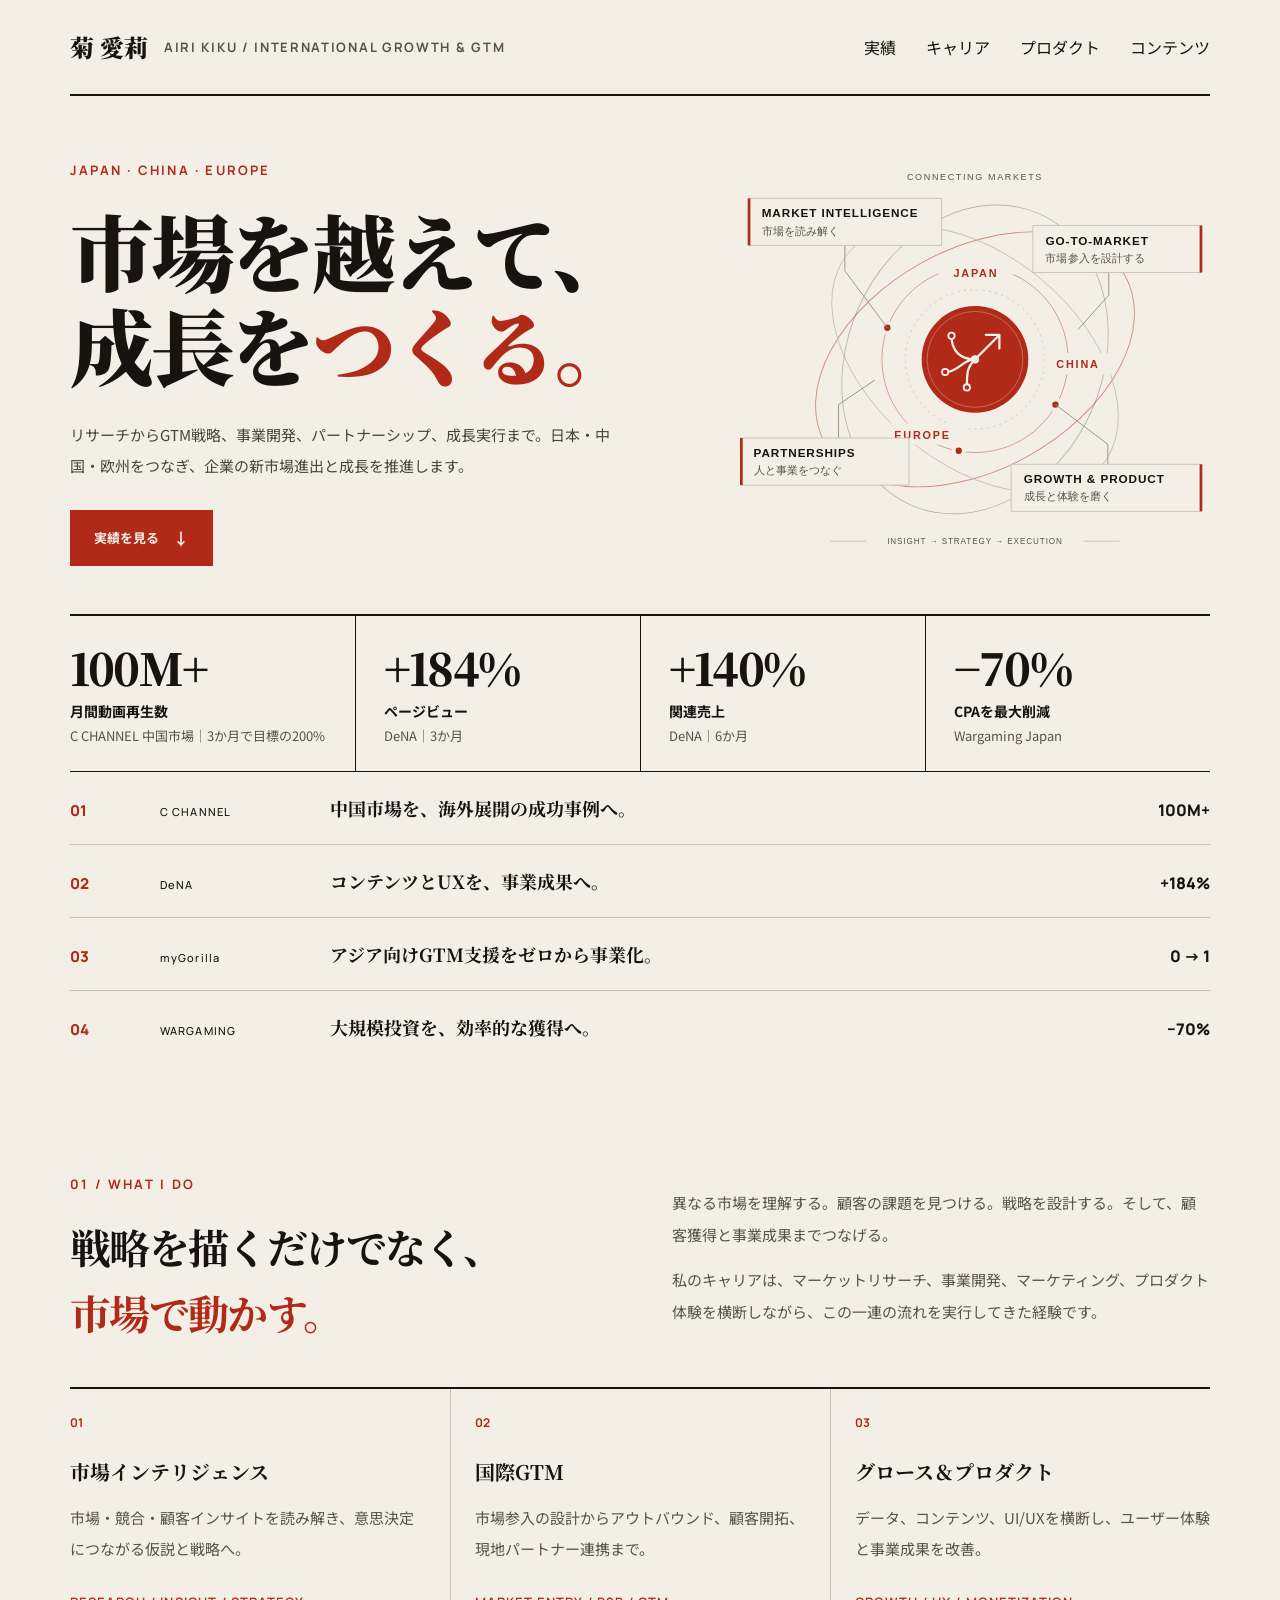
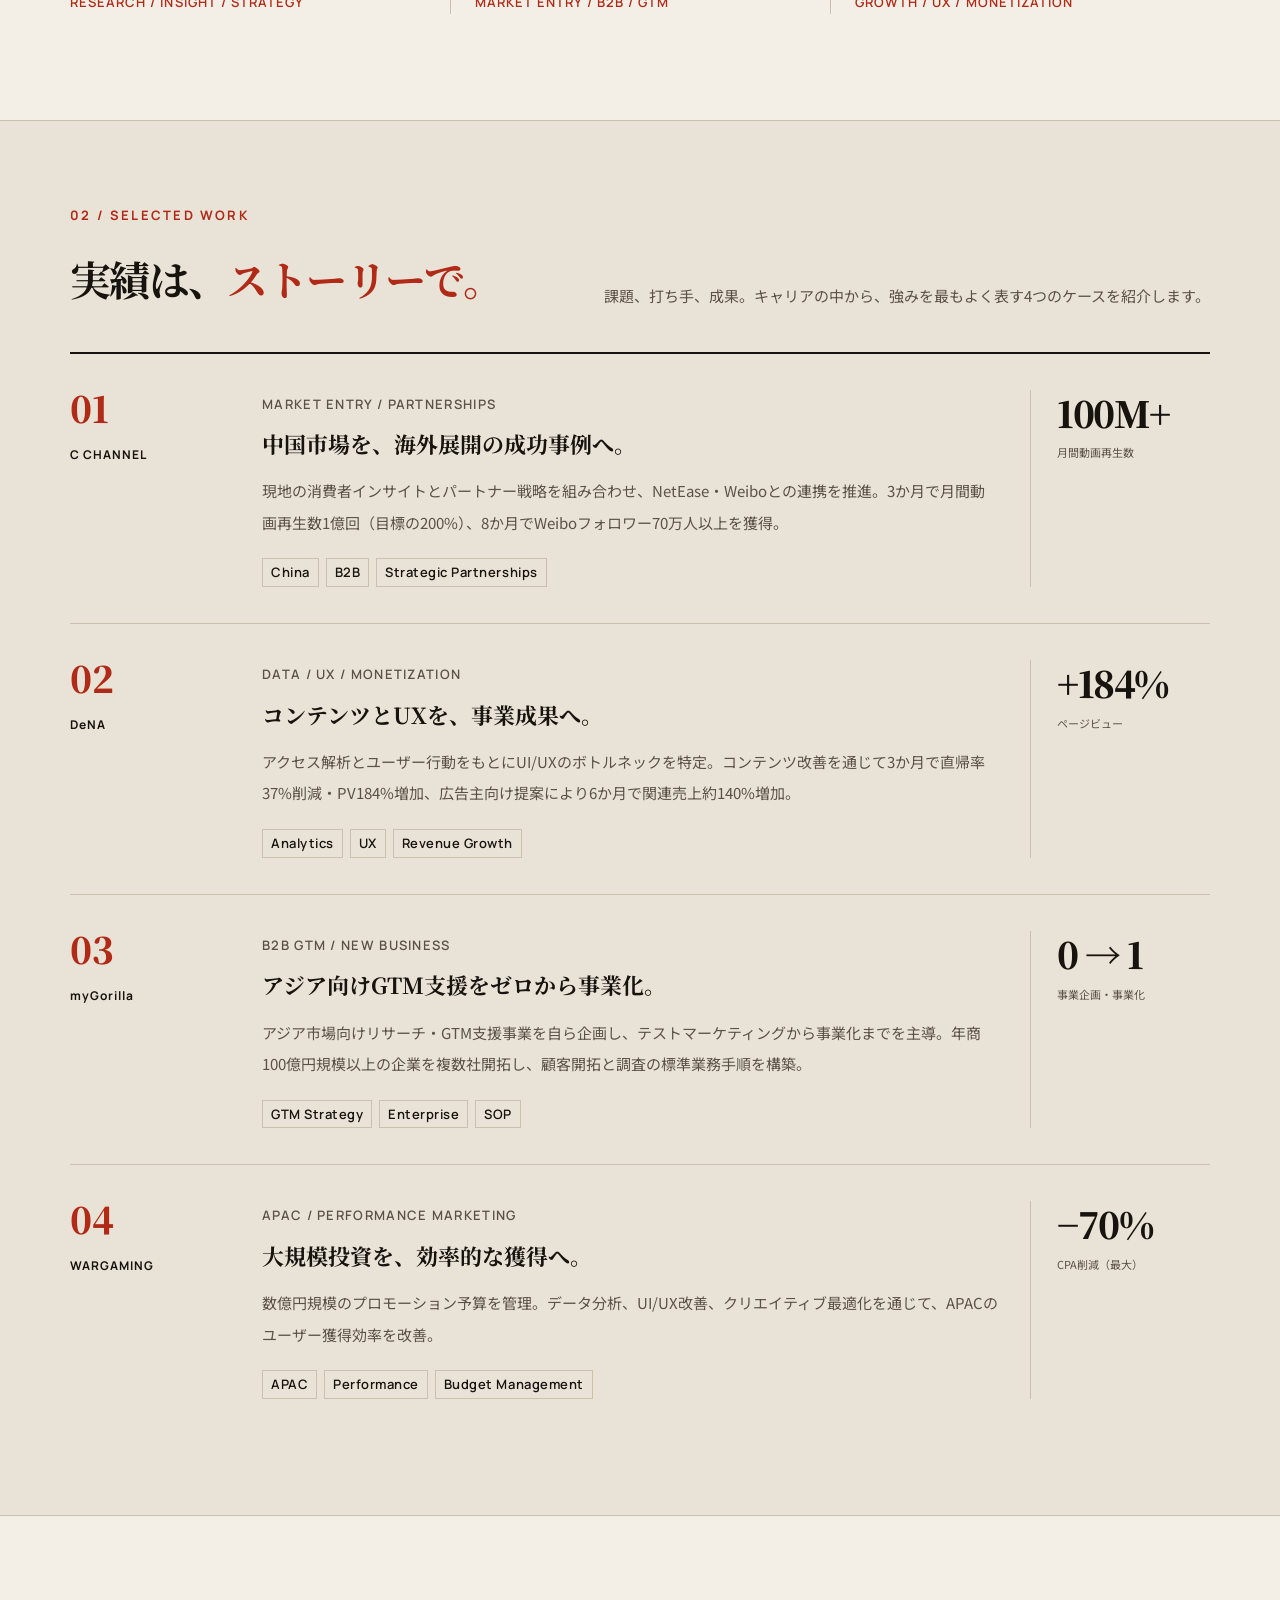
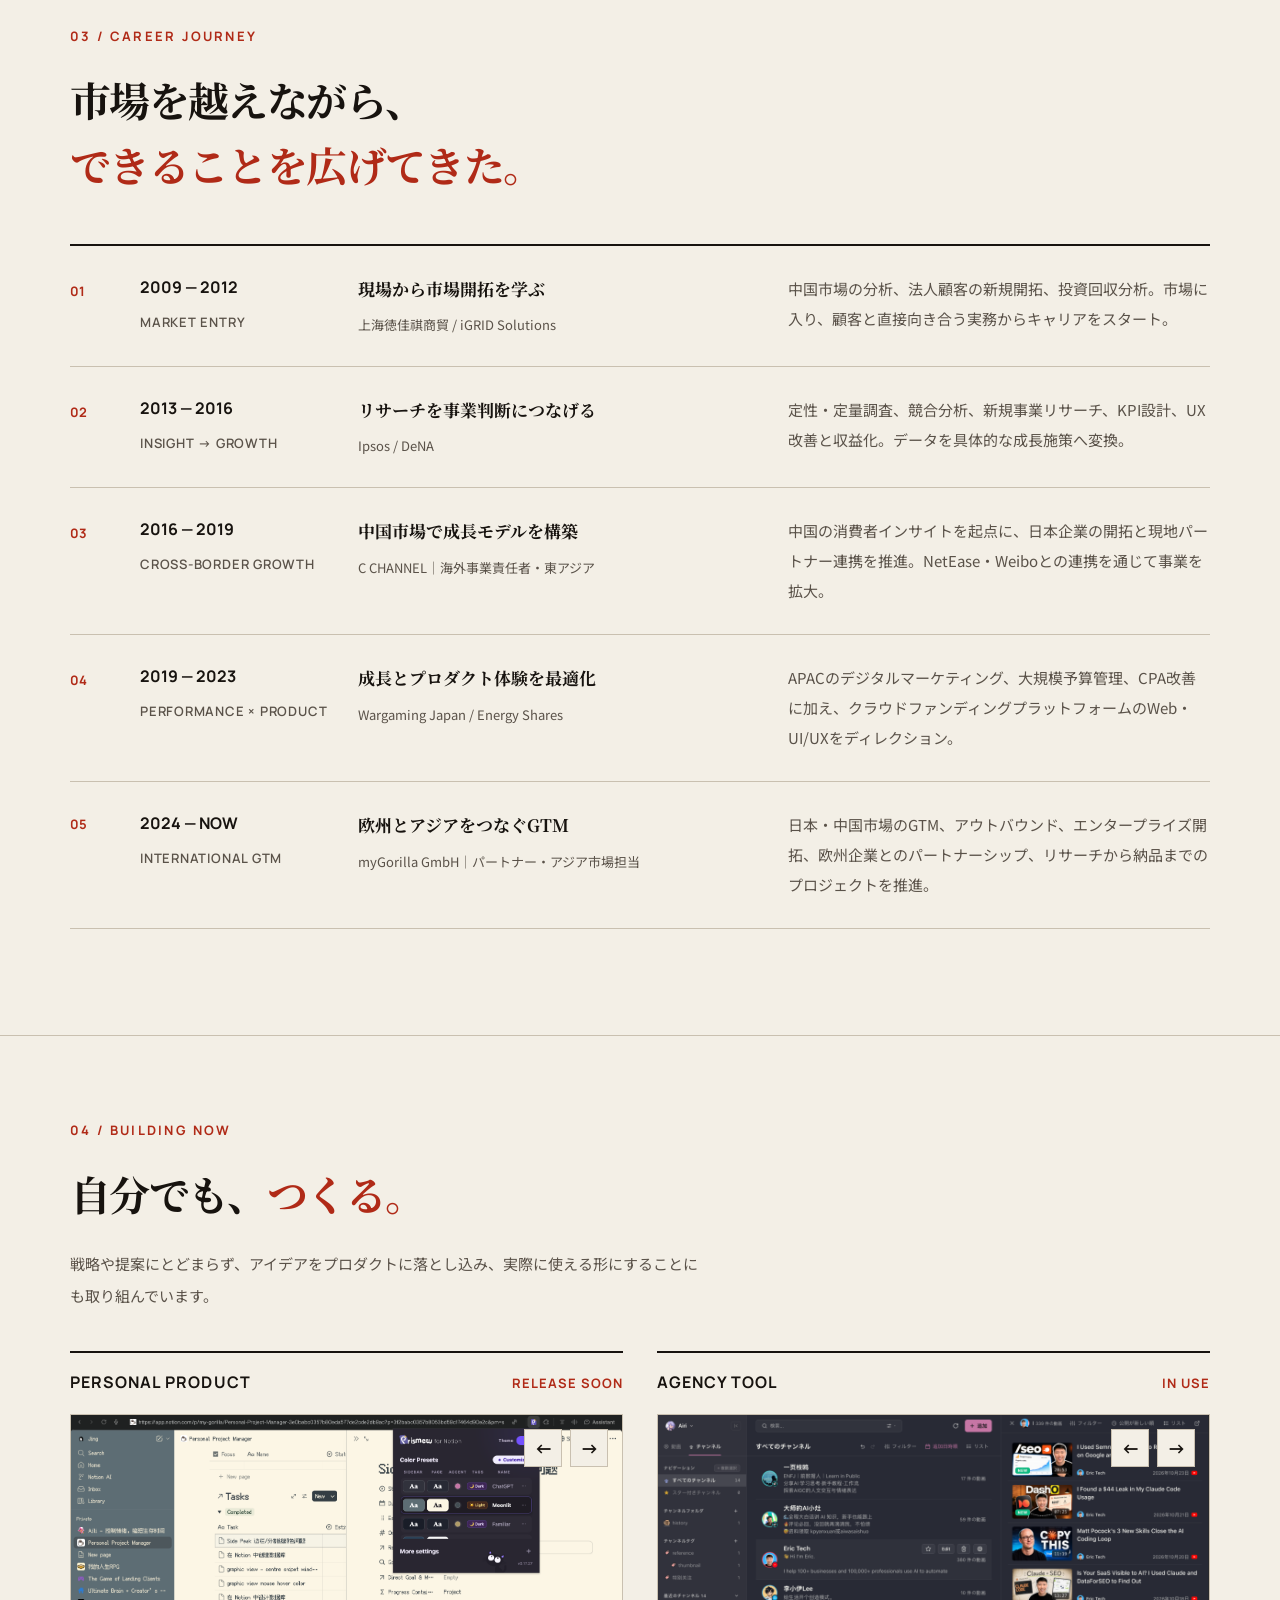
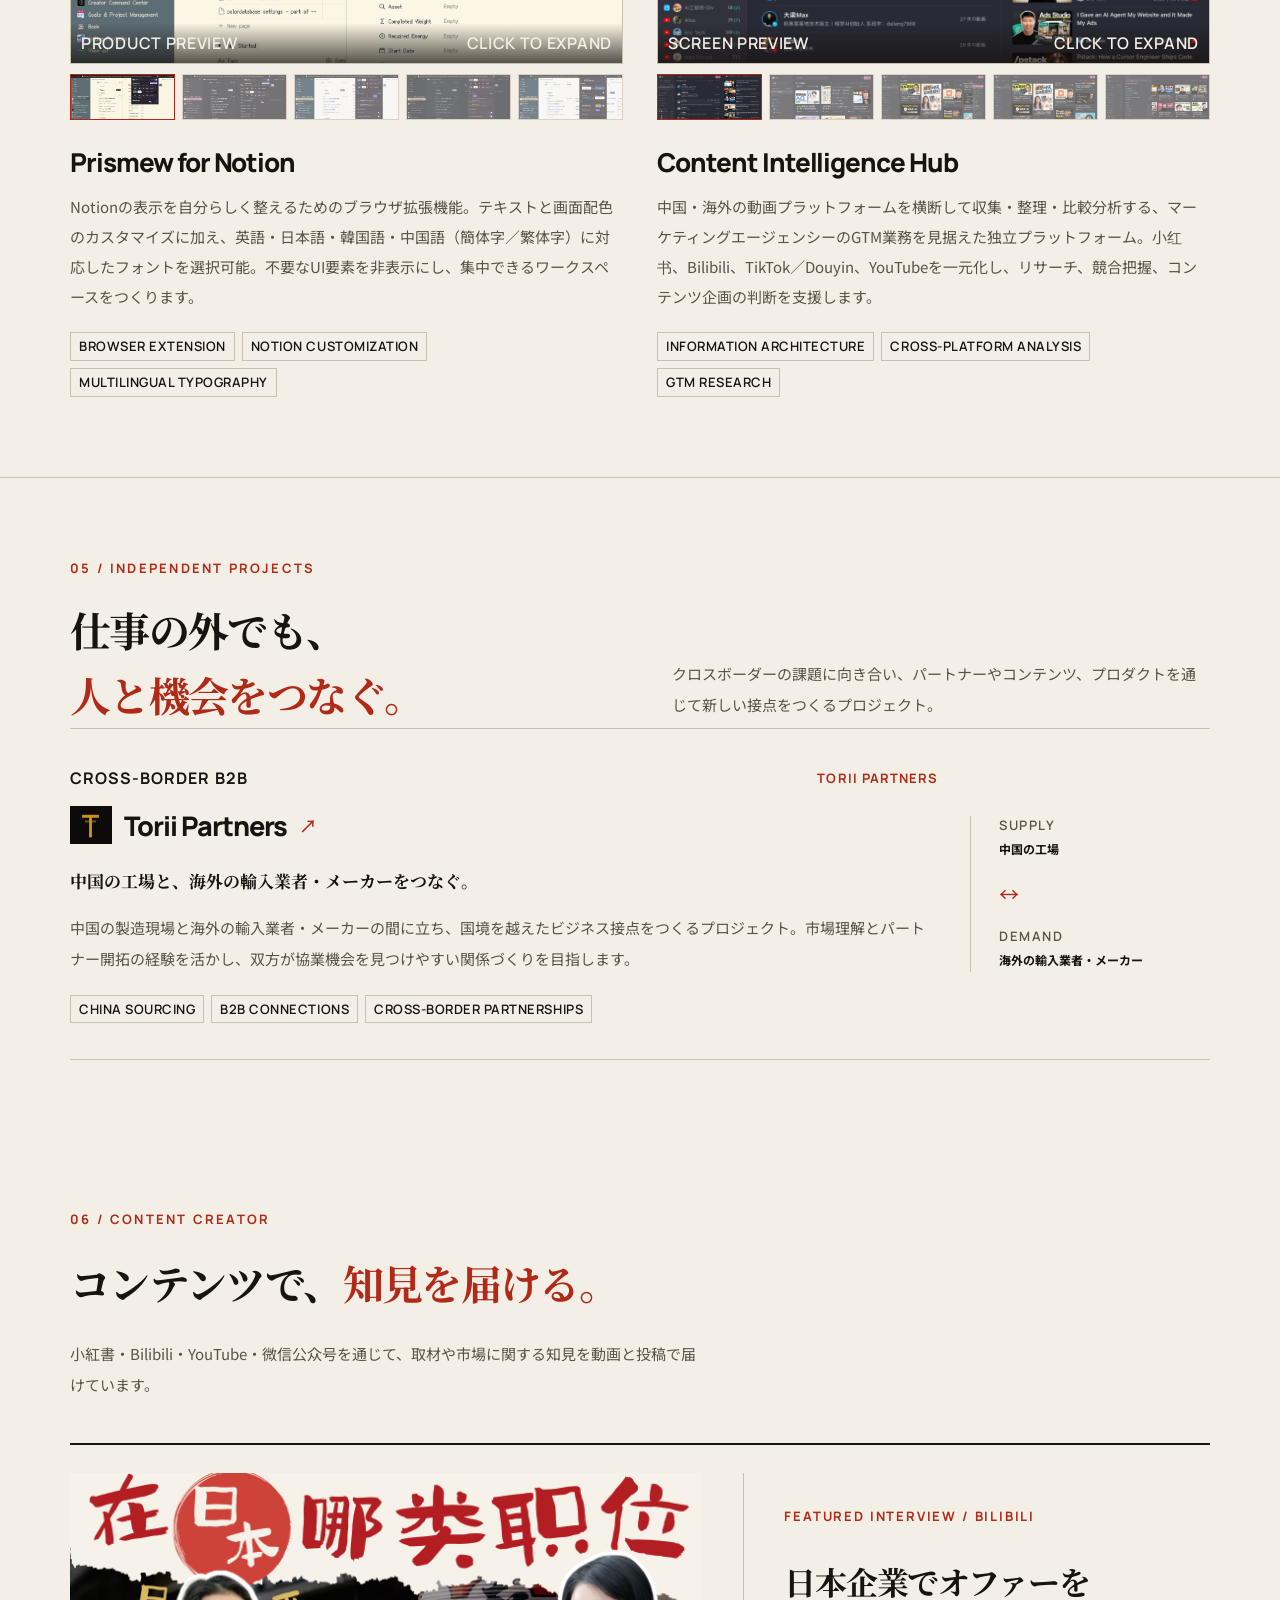
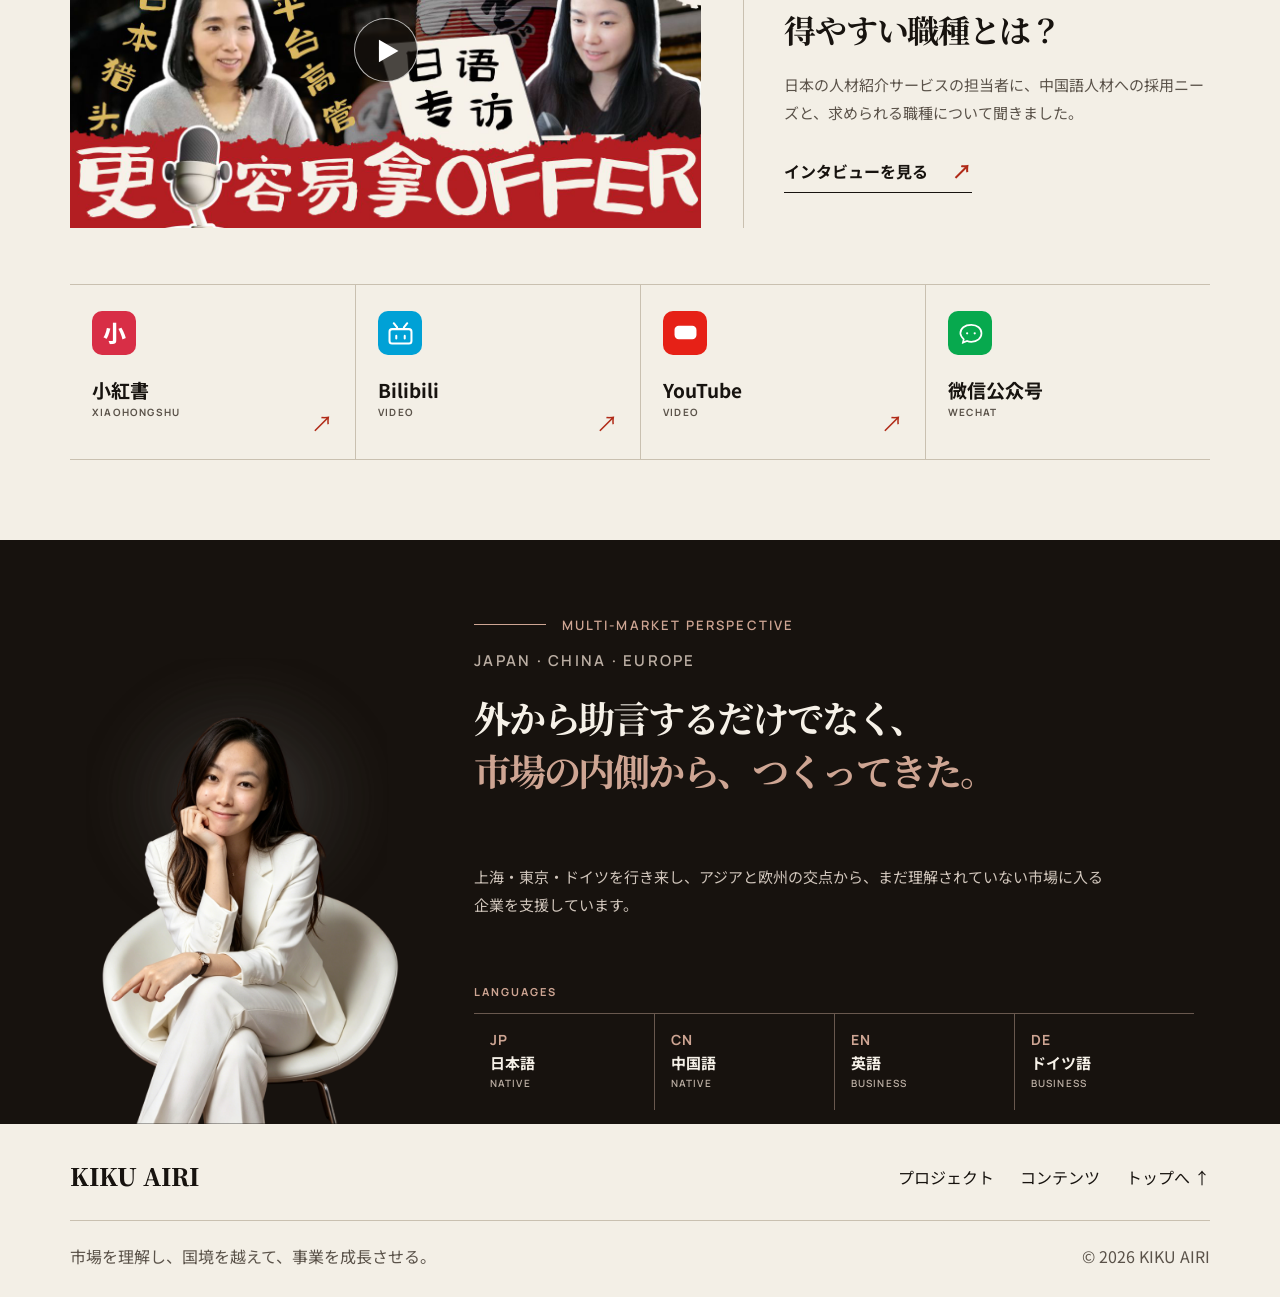
==== index.html @ 0c1bc3f4 "Publish Kiku Airi portfolio site" ====
<!doctype html>
<html lang="ja"><head><meta charset="utf-8"><meta name="viewport" content="width=device-width, initial-scale=1"><meta name="theme-color" content="#f3efe6"><meta name="description" content="菊 愛莉 — 日本・中国・欧州をつなぐ International Growth & GTM。市場調査、事業開発、パートナーシップから成長実行まで。"><title>菊 愛莉 | International Growth & GTM</title><link rel="icon" href="favicon.svg" type="image/svg+xml"><link rel="preconnect" href="https://fonts.googleapis.com"><link rel="preconnect" href="https://fonts.gstatic.com" crossorigin><link href="https://fonts.googleapis.com/css2?family=Noto+Serif+JP:wght@700;900&family=Noto+Sans+JP:wght@400;500;600;700&family=Manrope:wght@500;600;700;800&display=swap" rel="stylesheet"><link rel="stylesheet" href="styles.css"><script src="app.js" defer></script></head><body><a class="skip-link" href="#main-content">本文へスキップ</a>

  
  
  <header class="site-header shell">
<a class="brand" href="#top" aria-label="菊 愛莉 — トップへ">
<span class="brand-name">菊 愛莉</span>
<span class="brand-description">AIRI KIKU / INTERNATIONAL GROWTH &amp; GTM</span>
</a>
<button class="menu-toggle" aria-label="メニューを開く" aria-expanded="false" aria-controls="primary-nav">メニュー <span>＋</span>
</button>
<nav class="nav-links" id="primary-nav" aria-label="メインナビゲーション">
<a href="#work">実績</a>
<a href="#career">キャリア</a>
<a href="#building">プロダクト</a>
<a href="#creator">コンテンツ</a>
</nav>
</header>
<main id="main-content">
  <section class="hero shell" id="top" aria-labelledby="hero-title">
<div class="hero-copy">
<div class="eyebrow">JAPAN · CHINA · EUROPE</div>
<h1 id="hero-title">市場を越えて、<br>成長を<span>つくる。</span>
</h1>
<p class="hero-desc">リサーチからGTM戦略、事業開発、パートナーシップ、成長実行まで。日本・中国・欧州をつなぎ、企業の新市場進出と成長を推進します。</p>
<a class="button button-primary" href="#work">実績を見る <span>↓</span>
</a>
</div>
<figure class="hero-connections">
<img src="assets/market-connections.svg" width="520" height="440" alt="三つの経路が合流し、成長へと伸びるシンボル。日本・中国・欧州をつなぐ。市場インテリジェンス、GTM、パートナーシップ、グロースとプロダクトの経験を、洞察から戦略、実行へ。" fetchpriority="high">
</figure>
</section>
  <section class="metrics-section shell">
<div class="metrics-grid">
<article class="metric">
<div class="metric-value">100M+</div>
<div class="metric-label">月間動画再生数</div>
<div class="metric-detail">C CHANNEL 中国市場｜3か月で目標の200%</div>
</article>
<article class="metric">
<div class="metric-value">+184%</div>
<div class="metric-label">ページビュー</div>
<div class="metric-detail">DeNA｜3か月</div>
</article>
<article class="metric">
<div class="metric-value">+140%</div>
<div class="metric-label">関連売上</div>
<div class="metric-detail">DeNA｜6か月</div>
</article>
<article class="metric">
<div class="metric-value">−70%</div>
<div class="metric-label">CPAを最大削減</div>
<div class="metric-detail">Wargaming Japan</div>
</article>
</div>
</section>
  <nav class="work-index shell" aria-label="実績一覧">
<a class="work-index-row" href="#case-1">
<span class="index-number">01</span>
<span class="index-company">C CHANNEL</span>
<h2>中国市場を、海外展開の成功事例へ。</h2>
<strong>100M+</strong>
<span class="index-arrow" aria-hidden="true">↗</span>
</a>
<a class="work-index-row" href="#case-2">
<span class="index-number">02</span>
<span class="index-company">DeNA</span>
<h2>コンテンツとUXを、事業成果へ。</h2>
<strong>+184%</strong>
<span class="index-arrow" aria-hidden="true">↗</span>
</a>
<a class="work-index-row" href="#case-3">
<span class="index-number">03</span>
<span class="index-company">myGorilla</span>
<h2>アジア向けGTM支援をゼロから事業化。</h2>
<strong>0 → 1</strong>
<span class="index-arrow" aria-hidden="true">↗</span>
</a>
<a class="work-index-row" href="#case-4">
<span class="index-number">04</span>
<span class="index-company">WARGAMING</span>
<h2>大規模投資を、効率的な獲得へ。</h2>
<strong>−70%</strong>
<span class="index-arrow" aria-hidden="true">↗</span>
</a>
</nav>
<section class="value-section shell" id="profile">
<div class="section-heading">
<span class="section-index">01 / WHAT I DO</span>
<h2>戦略を描くだけでなく、<br>
<em>市場で動かす。</em>
</h2>
</div>
<div class="value-intro">
<p>異なる市場を理解する。顧客の課題を見つける。戦略を設計する。そして、顧客獲得と事業成果までつなげる。</p>
<p>私のキャリアは、マーケットリサーチ、事業開発、マーケティング、プロダクト体験を横断しながら、この一連の流れを実行してきた経験です。</p>
</div>
<div class="capability-grid capability-grid--three">
<article class="capability-card">
<span class="cap-number">01</span>
<div class="cap-icon">⌘</div>
<h3>市場インテリジェンス</h3>
<p>市場・競合・顧客インサイトを読み解き、意思決定につながる仮説と戦略へ。</p>
<div class="cap-tags">RESEARCH / INSIGHT / STRATEGY</div>
</article>
<article class="capability-card">
<span class="cap-number">02</span>
<div class="cap-icon">↗</div>
<h3>国際GTM</h3>
<p>市場参入の設計からアウトバウンド、顧客開拓、現地パートナー連携まで。</p>
<div class="cap-tags">MARKET ENTRY / B2B / GTM</div>
</article>
<article class="capability-card">
<span class="cap-number">03</span>
<div class="cap-icon">◈</div>
<h3>グロース＆プロダクト</h3>
<p>データ、コンテンツ、UI/UXを横断し、ユーザー体験と事業成果を改善。</p>
<div class="cap-tags">GROWTH / UX / MONETIZATION</div>
</article>
</div>
</section>
  <section class="work-section" id="work">
<div class="shell">
<div class="section-heading work-heading">
<div>
<span class="section-index">02 / SELECTED WORK</span>
<h2>実績は、<em>ストーリーで。</em>
</h2>
</div>
<p>課題、打ち手、成果。キャリアの中から、強みを最もよく表す4つのケースを紹介します。</p>
</div>
<div class="case-list">
<article class="case-card" id="case-1">
<div class="case-side">
<span class="case-num">01</span>
<span class="case-company">C CHANNEL</span>
</div>
<div class="case-main">
<span class="case-category">MARKET ENTRY / PARTNERSHIPS</span>
<h3>中国市場を、海外展開の成功事例へ。</h3>
<p>現地の消費者インサイトとパートナー戦略を組み合わせ、NetEase・Weiboとの連携を推進。3か月で月間動画再生数1億回（目標の200%）、8か月でWeiboフォロワー70万人以上を獲得。</p>
<div class="chip-row">
<span class="chip">China</span>
<span class="chip">B2B</span>
<span class="chip">Strategic Partnerships</span>
</div>
</div>
<div class="case-result">
<strong>100M+</strong>
<span>月間動画再生数</span>
</div>
</article>
<article class="case-card" id="case-2">
<div class="case-side">
<span class="case-num">02</span>
<span class="case-company">DeNA</span>
</div>
<div class="case-main">
<span class="case-category">DATA / UX / MONETIZATION</span>
<h3>コンテンツとUXを、事業成果へ。</h3>
<p>アクセス解析とユーザー行動をもとにUI/UXのボトルネックを特定。コンテンツ改善を通じて3か月で直帰率37%削減・PV184%増加、広告主向け提案により6か月で関連売上約140%増加。</p>
<div class="chip-row">
<span class="chip">Analytics</span>
<span class="chip">UX</span>
<span class="chip">Revenue Growth</span>
</div>
</div>
<div class="case-result">
<strong>+184%</strong>
<span>ページビュー</span>
</div>
</article>
<article class="case-card" id="case-3">
<div class="case-side">
<span class="case-num">03</span>
<span class="case-company">myGorilla</span>
</div>
<div class="case-main">
<span class="case-category">B2B GTM / NEW BUSINESS</span>
<h3>アジア向けGTM支援をゼロから事業化。</h3>
<p>アジア市場向けリサーチ・GTM支援事業を自ら企画し、テストマーケティングから事業化までを主導。年商100億円規模以上の企業を複数社開拓し、顧客開拓と調査の標準業務手順を構築。</p>
<div class="chip-row">
<span class="chip">GTM Strategy</span>
<span class="chip">Enterprise</span>
<span class="chip">SOP</span>
</div>
</div>
<div class="case-result">
<strong>0 → 1</strong>
<span>事業企画・事業化</span>
</div>
</article>
<article class="case-card" id="case-4">
<div class="case-side">
<span class="case-num">04</span>
<span class="case-company">WARGAMING</span>
</div>
<div class="case-main">
<span class="case-category">APAC / PERFORMANCE MARKETING</span>
<h3>大規模投資を、効率的な獲得へ。</h3>
<p>数億円規模のプロモーション予算を管理。データ分析、UI/UX改善、クリエイティブ最適化を通じて、APACのユーザー獲得効率を改善。</p>
<div class="chip-row">
<span class="chip">APAC</span>
<span class="chip">Performance</span>
<span class="chip">Budget Management</span>
</div>
</div>
<div class="case-result">
<strong>−70%</strong>
<span>CPA削減（最大）</span>
</div>
</article>
</div>
</div>
</section>
  <section class="career-section shell" id="career">
<div class="career-top">
<div class="section-heading">
<span class="section-index">03 / CAREER JOURNEY</span>
<h2>市場を越えながら、<br>
<em>できることを広げてきた。</em>
</h2>
</div>
</div>
<div class="timeline">
<article class="timeline-item">
<div class="timeline-rail">
<span class="timeline-dot">01</span>
<span class="timeline-line">
</span>
</div>
<div class="timeline-content">
<div class="timeline-meta">
<span>2009 — 2012</span>
<span class="timeline-tag">MARKET ENTRY</span>
</div>
<h3>現場から市場開拓を学ぶ</h3>
<div class="timeline-company">上海徳佳祺商貿 / iGRID Solutions</div>
<p>中国市場の分析、法人顧客の新規開拓、投資回収分析。市場に入り、顧客と直接向き合う実務からキャリアをスタート。</p>
</div>
</article>
<article class="timeline-item">
<div class="timeline-rail">
<span class="timeline-dot">02</span>
<span class="timeline-line">
</span>
</div>
<div class="timeline-content">
<div class="timeline-meta">
<span>2013 — 2016</span>
<span class="timeline-tag">INSIGHT → GROWTH</span>
</div>
<h3>リサーチを事業判断につなげる</h3>
<div class="timeline-company">Ipsos / DeNA</div>
<p>定性・定量調査、競合分析、新規事業リサーチ、KPI設計、UX改善と収益化。データを具体的な成長施策へ変換。</p>
</div>
</article>
<article class="timeline-item">
<div class="timeline-rail">
<span class="timeline-dot">03</span>
<span class="timeline-line">
</span>
</div>
<div class="timeline-content">
<div class="timeline-meta">
<span>2016 — 2019</span>
<span class="timeline-tag">CROSS-BORDER GROWTH</span>
</div>
<h3>中国市場で成長モデルを構築</h3>
<div class="timeline-company">C CHANNEL｜海外事業責任者・東アジア</div>
<p>中国の消費者インサイトを起点に、日本企業の開拓と現地パートナー連携を推進。NetEase・Weiboとの連携を通じて事業を拡大。</p>
</div>
</article>
<article class="timeline-item">
<div class="timeline-rail">
<span class="timeline-dot">04</span>
<span class="timeline-line">
</span>
</div>
<div class="timeline-content">
<div class="timeline-meta">
<span>2019 — 2023</span>
<span class="timeline-tag">PERFORMANCE × PRODUCT</span>
</div>
<h3>成長とプロダクト体験を最適化</h3>
<div class="timeline-company">Wargaming Japan / Energy Shares</div>
<p>APACのデジタルマーケティング、大規模予算管理、CPA改善に加え、クラウドファンディングプラットフォームのWeb・UI/UXをディレクション。</p>
</div>
</article>
<article class="timeline-item">
<div class="timeline-rail">
<span class="timeline-dot">05</span>
</div>
<div class="timeline-content">
<div class="timeline-meta">
<span>2024 — NOW</span>
<span class="timeline-tag">INTERNATIONAL GTM</span>
</div>
<h3>欧州とアジアをつなぐGTM</h3>
<div class="timeline-company">myGorilla GmbH｜パートナー・アジア市場担当</div>
<p>日本・中国市場のGTM、アウトバウンド、エンタープライズ開拓、欧州企業とのパートナーシップ、リサーチから納品までのプロジェクトを推進。</p>
</div>
</article>
</div>
</section>
  <section class="building-section" id="building">
<div class="shell building-inner">
<div class="section-heading">
<span class="section-index">04 / BUILDING NOW</span>
<h2>自分でも、<em>つくる。</em>
</h2>
<p>戦略や提案にとどまらず、アイデアをプロダクトに落とし込み、実際に使える形にすることにも取り組んでいます。</p>
</div>
<div class="build-grid build-grid--two">
<article class="build-card build-featured">
<div class="build-topline">
<span>PERSONAL PRODUCT</span>
<span class="build-status">RELEASE SOON</span>
</div>
<div class="hub-gallery" data-gallery data-gallery-title="PRISMEW FOR NOTION" aria-label="Prismew for Notion の画面ギャラリー">
<div class="hub-gallery-track" id="prismew-gallery-track">
<button class="hub-shot" type="button" data-gallery-image="assets/prismew/light-presets.png" data-gallery-alt="ライトテーマのプリセットを選ぶ Prismew for Notion の画面"><img src="assets/prismew/light-presets.png" alt="ライトテーマのプリセットを選ぶ Prismew for Notion の画面" loading="lazy"></button>
<button class="hub-shot" type="button" data-gallery-image="assets/prismew/dark-presets.png" data-gallery-alt="ダークテーマのプリセットを選ぶ Prismew for Notion の画面"><img src="assets/prismew/dark-presets.png" alt="ダークテーマのプリセットを選ぶ Prismew for Notion の画面" loading="lazy"></button>
<button class="hub-shot" type="button" data-gallery-image="assets/prismew/japanese-fonts.png" data-gallery-alt="日本語フォントと非表示要素を設定する Prismew for Notion の画面"><img src="assets/prismew/japanese-fonts.png" alt="日本語フォントと非表示要素を設定する Prismew for Notion の画面" loading="lazy"></button>
<button class="hub-shot" type="button" data-gallery-image="assets/prismew/english-fonts.png" data-gallery-alt="英語フォントと非表示要素を設定する Prismew for Notion の画面"><img src="assets/prismew/english-fonts.png" alt="英語フォントと非表示要素を設定する Prismew for Notion の画面" loading="lazy"></button>
<button class="hub-shot" type="button" data-gallery-image="assets/prismew/color-customization.png" data-gallery-alt="ページとサイドバーの配色を設定する Prismew for Notion の画面"><img src="assets/prismew/color-customization.png" alt="ページとサイドバーの配色を設定する Prismew for Notion の画面" loading="lazy"></button>
</div>
<div class="hub-gallery-controls"><span>PRODUCT PREVIEW</span><span>CLICK TO EXPAND</span></div>
<div class="hub-gallery-navigation" aria-label="画像を切り替える"><button class="gallery-prev" type="button" aria-label="前の画像" aria-controls="prismew-gallery-track">←</button><button class="gallery-next" type="button" aria-label="次の画像" aria-controls="prismew-gallery-track">→</button></div>
</div>
<div class="hub-gallery-thumbnails" aria-label="5つの画面を選択">
<button class="hub-thumbnail is-active" type="button" data-gallery-index="0" aria-label="画面 1：ライトテーマ" aria-current="true"><img src="assets/prismew/light-presets.png" alt=""></button>
<button class="hub-thumbnail" type="button" data-gallery-index="1" aria-label="画面 2：ダークテーマ"><img src="assets/prismew/dark-presets.png" alt=""></button>
<button class="hub-thumbnail" type="button" data-gallery-index="2" aria-label="画面 3：日本語フォント"><img src="assets/prismew/japanese-fonts.png" alt=""></button>
<button class="hub-thumbnail" type="button" data-gallery-index="3" aria-label="画面 4：英語フォント"><img src="assets/prismew/english-fonts.png" alt=""></button>
<button class="hub-thumbnail" type="button" data-gallery-index="4" aria-label="画面 5：カラー設定"><img src="assets/prismew/color-customization.png" alt=""></button>
</div>
<h3>Prismew for Notion</h3>
<p>Notionの表示を自分らしく整えるためのブラウザ拡張機能。テキストと画面配色のカスタマイズに加え、英語・日本語・韓国語・中国語（簡体字／繁体字）に対応したフォントを選択可能。不要なUI要素を非表示にし、集中できるワークスペースをつくります。</p>
<div class="chip-row">
<span class="chip">BROWSER EXTENSION</span>
<span class="chip">NOTION CUSTOMIZATION</span>
<span class="chip">MULTILINGUAL TYPOGRAPHY</span>
</div>
</article>
<article class="build-card">
<div class="build-topline">
<span>AGENCY TOOL</span>
<span class="build-status muted">IN USE</span>
</div>
<div class="hub-gallery" data-gallery data-gallery-title="CONTENT INTELLIGENCE HUB" aria-label="Content Intelligence Hub の画面ギャラリー">
<div class="hub-gallery-track" id="hub-gallery-track">
<button class="hub-shot" type="button" data-gallery-image="assets/content-hub/channel-list.png" data-gallery-alt="チャンネル一覧と動画リストを表示する Content Intelligence Hub の画面">
<img src="assets/content-hub/channel-list.png" alt="チャンネル一覧と動画リストを表示する Content Intelligence Hub の画面" loading="lazy">
</button>
<button class="hub-shot" type="button" data-gallery-image="assets/content-hub/video-board.png" data-gallery-alt="動画をカード形式で比較する Content Intelligence Hub の画面">
<img src="assets/content-hub/video-board.png" alt="動画をカード形式で比較する Content Intelligence Hub の画面" loading="lazy">
</button>
<button class="hub-shot" type="button" data-gallery-image="assets/content-hub/board-settings.png" data-gallery-alt="表示モードを設定する Content Intelligence Hub の画面">
<img src="assets/content-hub/board-settings.png" alt="表示モードを設定する Content Intelligence Hub の画面" loading="lazy">
</button>
<button class="hub-shot" type="button" data-gallery-image="assets/content-hub/chinese-board.png" data-gallery-alt="中国語表示のコンテンツボード画面">
<img src="assets/content-hub/chinese-board.png" alt="中国語表示のコンテンツボード画面" loading="lazy">
</button>
<button class="hub-shot" type="button" data-gallery-image="assets/content-hub/search.png" data-gallery-alt="検索とフィルターを使う Content Intelligence Hub の画面">
<img src="assets/content-hub/search.png" alt="検索とフィルターを使う Content Intelligence Hub の画面" loading="lazy">
</button>
</div>
<div class="hub-gallery-controls"><span>SCREEN PREVIEW</span><span>CLICK TO EXPAND</span></div>
<div class="hub-gallery-navigation" aria-label="画像を切り替える"><button class="gallery-prev" type="button" aria-label="前の画像" aria-controls="hub-gallery-track">←</button><button class="gallery-next" type="button" aria-label="次の画像" aria-controls="hub-gallery-track">→</button></div>
</div>
<div class="hub-gallery-thumbnails" aria-label="5つの画面を選択">
<button class="hub-thumbnail is-active" type="button" data-gallery-index="0" aria-label="画面 1：チャンネル一覧" aria-current="true"><img src="assets/content-hub/channel-list.png" alt=""></button>
<button class="hub-thumbnail" type="button" data-gallery-index="1" aria-label="画面 2：動画ボード"><img src="assets/content-hub/video-board.png" alt=""></button>
<button class="hub-thumbnail" type="button" data-gallery-index="2" aria-label="画面 3：表示設定"><img src="assets/content-hub/board-settings.png" alt=""></button>
<button class="hub-thumbnail" type="button" data-gallery-index="3" aria-label="画面 4：中国語ボード"><img src="assets/content-hub/chinese-board.png" alt=""></button>
<button class="hub-thumbnail" type="button" data-gallery-index="4" aria-label="画面 5：検索とフィルター"><img src="assets/content-hub/search.png" alt=""></button>
</div>
<h3>Content Intelligence Hub</h3>
<p>中国・海外の動画プラットフォームを横断して収集・整理・比較分析する、マーケティングエージェンシーのGTM業務を見据えた独立プラットフォーム。小红书、Bilibili、TikTok／Douyin、YouTubeを一元化し、リサーチ、競合把握、コンテンツ企画の判断を支援します。</p>
<div class="chip-row">
<span class="chip">INFORMATION ARCHITECTURE</span>
<span class="chip">CROSS-PLATFORM ANALYSIS</span>
<span class="chip">GTM RESEARCH</span>
</div>
</article>
</div>
</div>
</section>
  <section class="independent-section" id="independent">
<div class="shell independent-inner">
<div class="section-heading independent-heading">
<span class="section-index">05 / INDEPENDENT PROJECTS</span>
<h2>仕事の外でも、<br>
<em>人と機会をつなぐ。</em>
</h2>
<p>クロスボーダーの課題に向き合い、パートナーやコンテンツ、プロダクトを通じて新しい接点をつくるプロジェクト。</p>
</div>
<article class="torii-card">
<div class="torii-content">
<div class="build-topline">
<span>CROSS-BORDER B2B</span>
<span class="build-status">TORII PARTNERS</span>
</div>
<h3><a href="https://toriipartners.com/" target="_blank" rel="noopener noreferrer"><img class="torii-inline-logo" src="assets/torii-partners-logo.png" alt="Torii Partners のロゴ"><b>Torii Partners</b><span class="external-arrow" aria-hidden="true">↗</span></a></h3>
<h4>中国の工場と、海外の輸入業者・メーカーをつなぐ。</h4>
<p>中国の製造現場と海外の輸入業者・メーカーの間に立ち、国境を越えたビジネス接点をつくるプロジェクト。市場理解とパートナー開拓の経験を活かし、双方が協業機会を見つけやすい関係づくりを目指します。</p>
<div class="chip-row">
<span class="chip">CHINA SOURCING</span>
<span class="chip">B2B CONNECTIONS</span>
<span class="chip">CROSS-BORDER PARTNERSHIPS</span>
</div>
</div>
<div class="torii-route">
<div>
<small>SUPPLY</small>
<strong>中国の工場</strong>
</div>
<span>↔</span>
<div>
<small>DEMAND</small>
<strong>海外の輸入業者・メーカー</strong>
</div>
</div>
</article>
</div>
</section>
<section class="creator-section" id="creator">
<div class="shell creator-inner">
<div class="section-heading creator-heading">
<span class="section-index">06 / CONTENT CREATOR</span>
<h2>コンテンツで、<em>知見を届ける。</em>
</h2>
<p>小紅書・Bilibili・YouTube・微信公众号を通じて、取材や市場に関する知見を動画と投稿で届けています。</p>
</div>
<section class="interview-feature" aria-label="インタビューコンテンツ">
<a class="interview-video" href="https://www.bilibili.com/video/BV1ihVmzyEWf/" target="_blank" rel="noopener noreferrer" aria-label="Bilibiliでインタビュー動画を見る：日本企業でオファーを得やすい職種とは？">
<img src="assets/content-creator/interview-bilibili.jpg" alt="日本でオファーを得やすい職種をテーマにしたインタビュー動画のサムネイル" loading="lazy">
<span class="interview-play" aria-hidden="true">▶</span>
</a>
<div class="interview-copy">
<span class="media-label">FEATURED INTERVIEW / BILIBILI</span>
<h3>日本企業でオファーを<br>得やすい職種とは？</h3>
<p>日本の人材紹介サービスの担当者に、中国語人材への採用ニーズと、求められる職種について聞きました。</p>
<a class="interview-link" href="https://www.bilibili.com/video/BV1ihVmzyEWf/" target="_blank" rel="noopener noreferrer">インタビューを見る <span aria-hidden="true">↗</span></a>
</div>
</section>
<div class="creator-platforms" aria-label="コンテンツ発信プラットフォーム">
<a class="creator-platform-card" href="https://xhslink.cn/o/6EFyoe56lZz" target="_blank" rel="noopener noreferrer" aria-label="小紅書のアカウントを開く">
<span class="creator-icon creator-icon--xhs" aria-hidden="true">小</span>
<span class="creator-platform-name"><strong>小紅書</strong><small>XIAOHONGSHU</small></span><span class="creator-card-arrow" aria-hidden="true">↗</span>
</a>
<a class="creator-platform-card" href="https://space.bilibili.com/1005280751/upload/video" target="_blank" rel="noopener noreferrer" aria-label="Bilibiliのアカウントを開く">
<span class="creator-icon creator-icon--bili" aria-hidden="true"><svg viewBox="0 0 32 32" fill="none"><path d="m8 5 4 5m12-5-4 5M6 12h20a3 3 0 0 1 3 3v11a3 3 0 0 1-3 3H6a3 3 0 0 1-3-3V15a3 3 0 0 1 3-3Z" stroke="currentColor" stroke-width="2.4" stroke-linecap="round"/><path d="M11 20v3m10-3v3" stroke="currentColor" stroke-width="2.4" stroke-linecap="round"/></svg></span>
<span class="creator-platform-name"><strong>Bilibili</strong><small>VIDEO</small></span><span class="creator-card-arrow" aria-hidden="true">↗</span>
</a>
<a class="creator-platform-card" href="https://www.youtube.com/@ailibeyondborders" target="_blank" rel="noopener noreferrer" aria-label="YouTubeのアカウントを開く">
<span class="creator-icon creator-icon--youtube" aria-hidden="true"><svg viewBox="0 0 32 32" fill="none"><rect x="3" y="8" width="26" height="16" rx="5" fill="currentColor"/><path d="m14 12 7 4-7 4v-8Z" fill="#fff"/></svg></span>
<span class="creator-platform-name"><strong>YouTube</strong><small>VIDEO</small></span><span class="creator-card-arrow" aria-hidden="true">↗</span>
</a>
<div class="creator-platform-card creator-platform-card--unlinked">
<span class="creator-icon creator-icon--wechat" aria-hidden="true"><svg viewBox="0 0 32 32" fill="none"><path d="M17 7C9 7 4 11 4 17c0 3 2 5 4 7l-1 4 5-2c2 1 3 1 5 1 7 0 12-4 12-10S24 7 17 7Z" stroke="currentColor" stroke-width="2"/><circle cx="12" cy="17" r="1.3" fill="currentColor"/><circle cx="21" cy="17" r="1.3" fill="currentColor"/></svg></span>
<span class="creator-platform-name"><strong>微信公众号</strong><small>WECHAT</small></span>
</div>
</div>
</div>
</section>
<section class="markets-section">
<div class="shell markets-inner">
<figure class="market-portrait">
<img src="assets/airi-portrait.png" alt="白いスーツを着た菊愛莉">
</figure>
<div class="markets-copy">
<div class="markets-heading">
<span class="section-index">MULTI-MARKET PERSPECTIVE</span>
<p class="markets-kicker">JAPAN · CHINA · EUROPE</p>
<h2>外から助言するだけでなく、<br>
<em>市場の内側から、<br class="market-mobile-break">つくってきた。</em>
</h2>
</div>
<p class="markets-description">上海・東京・ドイツを行き来し、アジアと欧州の交点から、まだ理解されていない市場に入る企業を支援しています。</p>
<div class="language-panel">
<p class="language-label">LANGUAGES</p>
<div class="language-grid" aria-label="対応言語">
<div><span class="language-code">JP</span><strong>日本語</strong><small>NATIVE</small></div>
<div><span class="language-code">CN</span><strong>中国語</strong><small>NATIVE</small></div>
<div><span class="language-code">EN</span><strong>英語</strong><small>BUSINESS</small></div>
<div><span class="language-code">DE</span><strong>ドイツ語</strong><small>BUSINESS</small></div>
</div>
</div>
</div>
</section>
<dialog class="gallery-dialog" aria-labelledby="gallery-dialog-title">
<div class="gallery-dialog-topline"><span id="gallery-dialog-title">CONTENT INTELLIGENCE HUB / SCREEN PREVIEW</span><div class="gallery-dialog-actions"><button class="gallery-dialog-prev" type="button" aria-label="前の画像">←</button><span class="gallery-dialog-count" aria-live="polite"></span><button class="gallery-dialog-next" type="button" aria-label="次の画像">→</button><button class="gallery-dialog-close" type="button" aria-label="画像を閉じる">×</button></div></div>
<img class="gallery-dialog-image" src="" alt="">
<p class="gallery-dialog-caption"></p>
</dialog>
  </main>
<footer class="footer shell">
<a class="brand" href="#top" aria-label="KIKU AIRI — トップへ">
<span class="brand-name">KIKU AIRI</span>
<span class="brand-description">INTERNATIONAL GROWTH &amp; GTM</span>
</a>
<div class="footer-links">
<a href="#independent">プロジェクト</a>
<a href="#creator">コンテンツ</a>
<a href="#top">トップへ ↑</a>
</div>
<div class="footer-bottom">
<span>市場を理解し、国境を越えて、事業を成長させる。</span>
<span>© 2026 KIKU AIRI</span>
</div>
</footer>
</body></html>
---- styles.css ----
:root{--paper:#f3efe6;--ink:#17130f;--red:#b02a17;--muted:#5a5249;--rule:#c9c0b0;--wash:#e9e3d7;--serif:'Noto Serif JP','Yu Mincho',serif;--sans:'Noto Sans JP',sans-serif;--latin:'Manrope',var(--sans)}
*{box-sizing:border-box}html{scroll-behavior:smooth;scroll-padding-top:28px}body{margin:0;background:var(--paper);color:var(--ink);font:14px/1.9 var(--sans);-webkit-font-smoothing:antialiased}body.dialog-open{overflow:hidden}a{color:inherit;text-decoration:none}button{font:inherit;color:inherit;cursor:pointer}button,a{-webkit-tap-highlight-color:transparent}button{border:0}a,button{touch-action:manipulation}a:hover{color:var(--red)}button:focus-visible,a:focus-visible{outline:2px solid var(--red);outline-offset:5px}::selection{background:var(--red);color:var(--paper)}h1,h2,h3,h4,p{margin:0}h1,h2,h3{font-family:var(--serif)}em{font-style:normal;color:var(--red)}.shell{width:min(1392px,calc(100% - 128px));margin-inline:auto}.skip-link{position:fixed;top:12px;left:12px;z-index:50;background:var(--ink);color:var(--paper);padding:10px 20px;transform:translateY(-150%)}.skip-link:focus{transform:translateY(0)}.site-header{min-height:96px;border-bottom:2px solid var(--ink);display:flex;align-items:center;justify-content:space-between;gap:24px}.brand{display:flex;align-items:center;gap:16px}.brand-name{font:900 24px/1.2 var(--serif);white-space:nowrap}.brand-description{font:700 10px/1.6 var(--latin);letter-spacing:.13em;color:var(--muted)}.nav-links{display:flex;gap:30px;align-items:center;font-size:13px;white-space:nowrap}.nav-links>a{position:relative}.nav-links>a:after{content:'';position:absolute;left:0;right:100%;bottom:-6px;height:1px;background:var(--red);transition:right .2s}.nav-links>a:hover:after{right:0}.nav-cta{background:var(--ink);color:var(--paper);padding:12px 20px;font-weight:700}.nav-cta:hover{background:var(--red)}.menu-toggle{display:none}.hero{display:grid;grid-template-columns:1.5fr 1fr;gap:56px;padding-block:64px 48px}.eyebrow,.section-index{font:700 11px/1.6 var(--latin);letter-spacing:.17em;color:var(--red)}.hero h1{font-size:clamp(54px,6.56vw,96px);font-weight:900;line-height:1.12;letter-spacing:-.04em;margin:22px 0 28px;white-space:nowrap}.hero h1 span{color:var(--red)}.hero-desc{max-width:560px;font-size:14px;line-height:2.1;color:#4a433b;margin-bottom:28px}.button{display:inline-flex;align-items:center;justify-content:center;gap:14px;padding:13px 24px;font-size:13px;font-weight:700;min-height:46px;transition:background .2s,color .2s}.button-primary{background:var(--red);color:var(--paper)}.button-primary:hover{background:var(--ink);color:var(--paper)}.hero-impact{border-left:2px solid var(--ink);padding-left:36px;display:flex;flex-direction:column;justify-content:center}.hero-impact strong{font:900 clamp(64px,8.12vw,120px)/1.15 var(--serif);letter-spacing:-.04em;color:var(--red);white-space:nowrap}.hero-impact>span{font-size:16px;font-weight:700;margin-top:10px}.hero-impact p{font-size:11px;color:var(--muted);margin-top:3px}.metrics-grid{display:grid;grid-template-columns:repeat(3,1fr);border-top:2px solid var(--ink);border-bottom:1px solid var(--ink)}.metric{padding:22px 28px;border-left:1px solid var(--ink)}.metric:first-child{padding-left:0;border:0}.metric-value{font:900 44px/1.35 var(--serif);letter-spacing:-.04em}.metric-label{font-size:13px;font-weight:700}.metric-detail{font-size:11px;color:var(--muted)}.work-index-row{display:grid;grid-template-columns:70px 150px 1fr 110px;gap:20px;align-items:baseline;padding:19px 0;border-bottom:1px solid var(--rule);position:relative;transition:color .2s}.work-index-row:last-child{border-bottom:0}.index-number{font:800 15px var(--latin);color:var(--red)}.index-company{font:500 11px var(--latin);letter-spacing:.1em}.work-index-row h2{font-size:18px;font-weight:700}.work-index-row>strong{text-align:right;font:800 16px var(--latin)}.index-arrow{display:none}.work-index-row:hover h2{text-decoration:underline;text-underline-offset:5px}.value-section,.career-section,.how-build-section{padding-block:106px}.section-heading h2,.markets-copy h2,.ask-inner h2{font-size:clamp(30px,3.2vw,46px);line-height:1.6;letter-spacing:-.04em;margin-top:18px}.section-heading>p,.section-heading>div+p{font-size:13px;color:var(--muted);line-height:2.1;max-width:570px;margin-top:22px}.value-section{display:grid;grid-template-columns:1fr 1fr;gap:42px 64px}.value-intro{align-self:center;color:var(--muted);font-size:13px}.value-intro p+p{margin-top:14px}.capability-grid{grid-column:1/-1;display:grid;grid-template-columns:repeat(4,1fr);border-top:2px solid var(--ink)}.capability-card{padding:25px 24px 0;border-left:1px solid var(--rule);display:flex;flex-direction:column;position:relative}.capability-card:first-child{padding-left:0;border-left:0}.capability-card:last-child{padding-right:0}.cap-number{color:var(--red);font:700 12px var(--latin)}.cap-icon{display:none}.capability-card h3{font-size:17px;margin:22px 0 12px;white-space:nowrap}.capability-card p{font-size:12px;color:var(--muted);line-height:2;flex:1}.cap-tags{font:600 8px/1.8 var(--latin);letter-spacing:.08em;margin-top:25px;color:var(--red)}.work-section{padding-block:80px;background:var(--wash);border-block:1px solid var(--rule)}.work-heading{display:flex;justify-content:space-between;align-items:flex-end;gap:70px;margin-bottom:40px}.work-heading p{max-width:350px}.case-card{display:grid;grid-template-columns:160px 1fr 180px;gap:32px;padding:36px 0;border-top:1px solid var(--rule);scroll-margin-top:30px}.case-card:first-child{border-top:2px solid var(--ink)}.case-side{display:flex;flex-direction:column;gap:20px}.case-num{font:900 36px/1 var(--serif);color:var(--red)}.case-company{font:700 12px var(--latin);letter-spacing:.08em}.case-category{font:600 9px var(--latin);letter-spacing:.1em;color:var(--muted)}.case-main h3{font-size:22px;line-height:1.6;margin:10px 0 14px}.case-main p{font-size:12px;line-height:2.1;color:var(--muted)}.chip-row{display:flex;flex-wrap:wrap;gap:7px;margin-top:20px}.chip{border:1px solid var(--rule);padding:3px 8px;font:600 8px/1.6 var(--latin);letter-spacing:.04em}.case-result{border-left:1px solid var(--rule);padding-left:26px;display:flex;flex-direction:column;align-items:flex-start}.case-result strong{font:900 36px/1.3 var(--serif);letter-spacing:-.04em;white-space:nowrap}.case-result>span{font-size:11px;margin-top:6px;color:var(--muted)}.case-ask{margin-top:auto;padding:22px 0 0;background:none;color:var(--red);font-size:11px}.case-ask:hover{text-decoration:underline}.case-ask b{margin-left:14px}.career-top{display:flex;justify-content:space-between;align-items:flex-end;gap:30px}.text-link{background:none;border-bottom:1px solid var(--ink);padding:8px 0;font-size:12px;white-space:nowrap}.text-link span{margin-left:24px}.text-link:hover{color:var(--red);border-color:var(--red)}.timeline{margin-top:46px;border-top:2px solid var(--ink)}.timeline-item{display:grid;grid-template-columns:70px 1fr;border-bottom:1px solid var(--rule);padding:28px 0}.timeline-dot{font:700 13px var(--latin);color:var(--red)}.timeline-content{display:grid;grid-template-columns:190px 1fr 1.05fr;column-gap:28px}.timeline-meta{grid-column:1;grid-row:1/4;display:flex;flex-direction:column;gap:10px;font:700 15px/1.7 var(--latin)}.timeline-tag{font-size:8px;font-weight:600;letter-spacing:.06em;color:var(--muted)}.timeline-content h3{grid-column:2;font-size:17px;line-height:1.8}.timeline-company{grid-column:2;font-size:10px;color:var(--muted);margin-top:9px}.timeline-content p{grid-column:3;grid-row:1/4;font-size:12px;color:var(--muted);line-height:2}.building-section{border-top:1px solid var(--rule);padding-block:80px}.build-grid{display:grid;grid-template-columns:repeat(3,1fr);gap:28px;margin-top:40px}.build-topline{display:flex;justify-content:space-between;align-items:center;gap:12px;font:700 9px/1.7 var(--latin);letter-spacing:.08em}.build-status{color:var(--red);font-size:8px}.build-card{border-top:2px solid var(--ink);padding-top:16px}.build-visual{height:220px;background:var(--wash);margin:18px 0 24px;position:relative;display:flex;align-items:center;justify-content:center;overflow:hidden}.visual-label{position:absolute;bottom:12px;left:15px;font:600 8px var(--latin);letter-spacing:.12em;color:var(--muted)}.build-card h3{font:800 26px var(--latin);letter-spacing:-.04em}.build-card>p{font-size:12px;line-height:2;color:var(--muted);margin-top:12px}.mini-window{width:170px;padding:14px 18px 20px;background:var(--paper);border:1px solid var(--ink);box-shadow:9px 9px 0 #d0c5b2;transform:rotate(-7deg)}.mini-dots{display:flex;gap:4px;padding-bottom:14px;border-bottom:1px solid var(--rule);margin-bottom:16px}.mini-dots i{width:4px;height:4px;border-radius:50%;background:var(--muted)}.mini-line{width:68%;height:4px;background:var(--rule);margin-top:9px}.mini-line.wide{width:85%;height:8px;background:var(--ink)}.mini-line.short{width:40%}.mini-color-row{display:flex;gap:6px;margin-top:16px}.mini-color-row i{width:23px;height:27px;background:#b02a17}.mini-color-row i:nth-child(2){background:#c89567}.mini-color-row i:nth-child(3){background:#728276}.mini-color-row i:nth-child(4){background:#373d37}.content-visual{background:#dfdfd5}.content-stack{width:90px;height:108px;position:relative;margin-right:16px}.content-stack i{position:absolute;inset:0;background:var(--paper);border:1px solid var(--ink);transform:rotate(-12deg)}.content-stack i:nth-child(2){transform:rotate(-5deg)}.content-stack i:nth-child(3){transform:rotate(3deg)}.content-stack i:nth-child(4){transform:rotate(10deg);background:repeating-linear-gradient(0deg,var(--paper) 0px,var(--paper) 13px,#c9c0b0 14px,var(--paper) 15px)}.content-lines{display:flex;flex-direction:column;gap:11px}.content-lines b{width:58px;height:5px;background:#8f988b}.content-lines b:nth-child(even){width:36px;background:var(--ink)}.ai-visual{background:#e8d9ce}.ai-orbit{width:128px;height:128px;border:1px solid #b02a1755;border-radius:50%;display:grid;place-items:center;position:relative}.ai-orbit:before{content:'';position:absolute;inset:14px;border:1px solid #b02a1780;border-radius:50%}.ai-orbit span{display:grid;place-items:center;width:70px;height:70px;background:var(--red);color:var(--paper);font:700 25px var(--serif);border-radius:50%}.ai-orbit i{position:absolute;width:9px;height:9px;background:var(--red);border:3px solid #e8d9ce;box-sizing:content-box;top:15px;left:10px}.ai-orbit i:nth-of-type(2){left:auto;right:-7px;top:58px}.ai-orbit i:nth-of-type(3){left:40px;top:auto;bottom:-5px}.independent-section{padding-block:80px;border-top:1px solid var(--rule)}.independent-heading{display:grid;grid-template-columns:1fr 1fr;column-gap:64px}.independent-heading .section-index{grid-column:1/-1}.independent-heading p{align-self:end;margin-bottom:7px}.journey-card{display:grid;grid-template-columns:1.1fr 1fr;gap:52px;padding-block:36px 44px;border-top:2px solid var(--ink);margin-top:42px}.journey-copy h3,.torii-content h3{font:800 32px var(--latin);letter-spacing:-.04em;margin:25px 0 16px}.journey-copy h3 span{display:block;font:700 14px var(--serif);letter-spacing:.1em;margin-top:8px;color:var(--red)}.journey-copy h4,.torii-content h4{font:700 17px/1.8 var(--serif);margin-bottom:15px}.journey-copy p,.torii-content p{font-size:12px;line-height:2.1;color:var(--muted)}.journey-proof{border-top:1px solid var(--rule);margin-top:28px;padding-top:24px;display:flex;align-items:center;justify-content:space-between;gap:10px}.journey-proof div{display:flex;flex-direction:column}.journey-proof strong{font:700 14px var(--latin)}.journey-proof span{font-size:9px;color:var(--muted);margin-top:6px}.journey-proof>b{color:var(--red)}.media-label{display:flex;justify-content:space-between;font:600 8px var(--latin);letter-spacing:.1em;margin-bottom:12px}.youtube-placeholder{height:195px;background:var(--ink);color:var(--paper);display:flex;flex-direction:column;justify-content:center;align-items:center;gap:8px}.play-mark{font:400 30px/1 var(--serif);color:#d9a493;margin-bottom:5px}.youtube-placeholder strong{font-size:13px}.youtube-placeholder>span{font-size:10px;color:#d2c5b5}.xhs-label{margin-top:22px}.xhs-card{display:grid;grid-template-columns:115px 1fr;gap:18px}.xhs-thumb{background:var(--red);color:var(--paper);padding:14px;display:flex;flex-direction:column;justify-content:space-between;gap:9px}.xhs-thumb>span{font-size:8px}.xhs-thumb>div{font:700 13px/1.7 var(--serif)}.xhs-thumb small{font:500 6px var(--latin);letter-spacing:.06em}.xhs-info>strong{font-size:12px}.xhs-info p{font-size:10px;margin:7px 0}.xhs-stats{display:flex;gap:10px;font-size:9px}.xhs-stats b{font-size:14px}.link-pending{display:inline-block;font-size:9px;color:var(--muted);margin-top:12px}.torii-card{border-block:1px solid var(--rule);padding-block:36px;display:grid;grid-template-columns:100px 1fr 240px;gap:32px;align-items:center}.torii-symbol{background:var(--ink);color:var(--paper);height:110px;display:grid;place-content:center;position:relative}.torii-symbol span{font:700 34px var(--serif)}.torii-symbol i{position:absolute;top:5px;right:10px;font-style:normal;font-size:18px;color:#e0b7a4}.torii-content h3{font-size:27px;margin:12px 0}.torii-content h4{font-size:15px}.torii-route{border-left:1px solid var(--rule);padding-left:28px;display:flex;flex-direction:column;gap:14px}.torii-route div{display:flex;flex-direction:column;gap:4px}.torii-route small{font:600 8px var(--latin);letter-spacing:.12em;color:var(--muted)}.torii-route strong{font-size:12px}.torii-route>span{color:var(--red);font-size:20px}.creator-section{padding-block:65px 80px}.creator-grid{display:grid;grid-template-columns:repeat(3,1fr);margin-top:36px;border-block:1px solid var(--rule)}.creator-card{padding:28px;border-left:1px solid var(--rule)}.creator-card:first-child{padding-left:0;border:0}.creator-card:last-child{padding-right:0}.creator-top{display:flex;align-items:center;gap:12px}.creator-platform-mark{font:800 12px var(--latin);color:var(--red)}.creator-platform{font:600 9px var(--latin);letter-spacing:.12em;color:var(--muted)}.creator-card h3{font-size:25px;margin:18px 0 12px}.creator-card p{font-size:12px;line-height:2;color:var(--muted);min-height:72px}.creator-stat-row{display:grid;grid-template-columns:1fr 1fr;gap:16px;margin-top:24px}.creator-stat-row>div{display:flex;flex-direction:column}.creator-stat-row strong{font:700 24px var(--serif)}.creator-stat-row span{font-size:9px;color:var(--muted)}.creator-note,.how-build-footnote{font-size:9px;color:var(--muted);margin-top:18px;line-height:1.9}.how-build-section{border-top:2px solid var(--ink)}.how-build-heading{max-width:730px}.how-build-heading>p{max-width:660px}.ai-workflow-grid{display:grid;grid-template-columns:repeat(4,1fr);gap:28px;margin-top:42px}.ai-workflow-card{padding-top:20px;border-top:1px solid var(--ink);display:flex;flex-direction:column}.workflow-num{font:900 36px var(--serif);color:var(--red)}.workflow-icon{display:none}.ai-workflow-card h3{font-size:17px;margin:18px 0 12px}.ai-workflow-card p{font-size:12px;line-height:2;color:var(--muted);flex:1}.ai-workflow-card small{font:600 8px/1.8 var(--latin);letter-spacing:.04em;color:var(--muted);margin-top:20px}.toolbox-panel{display:grid;grid-template-columns:1fr 1.5fr;gap:55px;margin-top:48px;padding:36px;background:var(--wash)}.toolbox-intro h3{font-size:24px;line-height:1.7;margin:14px 0}.toolbox-intro p{font-size:11px;line-height:2;color:var(--muted)}.toolbox-row{padding:19px 0;border-bottom:1px solid var(--rule)}.toolbox-row:first-child{padding-top:0}.toolbox-row:last-child{border-bottom:0;padding-bottom:0}.toolbox-row>span{font:600 8px var(--latin);letter-spacing:.1em;color:var(--muted)}.toolbox-row>div{display:flex;flex-wrap:wrap;gap:10px 22px;margin-top:9px}.toolbox-row b{font:700 16px var(--latin)}.markets-section{display:grid;grid-template-columns:1fr 1fr;gap:64px;border-top:1px solid var(--rule);padding-block:60px 90px}.markets-copy h2{font-size:34px}.markets-copy p{font-size:12px;color:var(--muted);max-width:450px;margin-top:20px}.language-grid{display:grid;grid-template-columns:1fr 1fr;align-self:center;border-top:1px solid var(--ink)}.language-grid>div{padding:22px;display:grid;grid-template-columns:60px 1fr;align-items:center;border-bottom:1px solid var(--rule)}.language-grid>div:nth-child(odd){border-right:1px solid var(--rule)}.language-code{grid-row:1/3;font:900 30px var(--serif);color:var(--red)}.language-grid strong{font-size:12px}.language-grid small{font:600 8px var(--latin);color:var(--muted);letter-spacing:.08em}.ask-section{background:var(--ink);color:var(--paper);padding-block:80px}.ask-inner{position:relative;text-align:center}.ask-symbol{font-size:46px;line-height:1;color:#d6a390;margin-bottom:24px}.ask-inner .section-index{color:#d6a390}.ask-inner h2{font-size:46px;margin:20px 0}.ask-inner h2 em{color:#d6a390}.ask-inner>p{font-size:12px;color:#c8bcac;max-width:570px;margin:0 auto}.ask-prompts{display:flex;flex-wrap:wrap;justify-content:center;gap:10px;margin:28px 0}.ask-prompts span{font-size:10px;padding:7px 11px;border:1px solid #65594a}.ask-open{background:var(--paper);color:var(--ink);padding:15px 30px}.ask-open:hover{background:#d6a390;color:var(--ink)}.ask-footnote{font-size:9px;color:#b8ac9d;margin-top:18px}.footer{padding-block:38px 26px;display:flex;flex-wrap:wrap;justify-content:space-between;gap:28px}.footer .brand-description{display:none}.footer-links{display:flex;align-items:center;gap:26px;font-size:11px}.footer-links button{background:none;padding:0;font-size:11px}.footer-links button:hover{color:var(--red)}.footer-bottom{width:100%;border-top:1px solid var(--rule);padding-top:20px;display:flex;justify-content:space-between;gap:20px;font-size:9px;color:var(--muted)}.chat-launcher{position:fixed;bottom:24px;right:24px;z-index:10;background:var(--red);color:var(--paper);display:flex;gap:14px;align-items:center;padding:12px 18px;box-shadow:0 5px 18px #17130f15;font-size:11px;font-weight:700;border:1px solid var(--paper)}.chat-launcher:hover{background:var(--ink)}.launcher-spark{font-size:20px}.launcher-arrow{font-size:17px}.profile-dialog{width:min(540px,calc(100% - 32px));max-height:calc(100dvh - 40px);padding:30px;background:var(--paper);color:var(--ink);border:1px solid var(--ink);box-shadow:0 20px 100px #0003}.profile-dialog::backdrop{background:#17130f80;backdrop-filter:blur(3px)}.dialog-topline{display:flex;align-items:center;justify-content:space-between;gap:20px}.dialog-topline .eyebrow{font-size:9px}.dialog-close{background:none;font-size:28px;line-height:1;width:36px;height:36px}.dialog-close:hover{color:var(--red)}.profile-dialog h2{font-size:27px;line-height:1.6;margin-top:18px}.dialog-description{font-size:11px;color:var(--muted);margin-top:14px;line-height:1.9}.dialog-description span{font-size:10px}.question-list{display:grid;gap:0;margin-top:24px;border-top:1px solid var(--ink)}.question-list button{background:none;text-align:left;display:flex;justify-content:space-between;padding:12px 0;border-bottom:1px solid var(--rule);font-size:12px}.question-list button:hover,.question-list button[aria-pressed=true]{color:var(--red)}.answer-panel{background:var(--wash);padding:20px;margin-top:24px}.answer-label{font:700 9px var(--latin);letter-spacing:.12em;color:var(--red)}.answer-panel p{font-size:12px;line-height:2;margin-top:10px}.dialog-footer{font:600 8px var(--latin);letter-spacing:.1em;display:flex;justify-content:space-between;gap:15px;border-top:1px solid var(--rule);padding-top:17px;margin-top:24px;color:var(--muted)}
@media(min-width:1440px){.hero{padding-block:80px 64px}.hero h1{margin-block:28px 32px}.hero-desc{font-size:16px}.hero-impact p{font-size:12px}}
@media(max-width:1150px){.shell{width:calc(100% - 80px)}.brand-description{max-width:200px;font-size:9px}.nav-links{gap:20px}.hero{gap:35px}.hero-impact{padding-left:25px}.hero h1{font-size:6.5vw}.hero-impact strong{font-size:7.7vw}.work-index-row{grid-template-columns:45px 120px 1fr 85px;gap:15px}.work-index-row h2{font-size:16px}.capability-card{padding-inline:18px}.capability-card h3{font-size:14px}.case-card{grid-template-columns:120px 1fr 150px;gap:24px}.case-main h3{font-size:20px}.case-result{padding-left:20px}.case-result strong{font-size:30px}.timeline-content{grid-template-columns:150px 1fr 1fr;gap:16px}.timeline-item{grid-template-columns:45px 1fr}.timeline-content h3{font-size:15px}.journey-card{gap:30px}.torii-card{grid-template-columns:80px 1fr 190px;gap:25px}.build-topline{font-size:8px}.ai-workflow-card h3{font-size:15px}.toolbox-panel{gap:35px}.markets-section{gap:35px}.language-grid>div{padding:18px 12px;grid-template-columns:50px 1fr}}
@media(max-width:850px){.shell{width:calc(100% - 48px)}.site-header{min-height:82px;position:relative;z-index:20}.brand-description{font-size:8px;max-width:190px}.brand-name{font-size:22px}.menu-toggle{display:flex;align-items:center;gap:16px;background:none;padding:12px 0;font-size:11px}.menu-toggle span{font-size:20px}.nav-links{display:none;position:absolute;top:100%;left:-24px;right:-24px;background:var(--paper);border-bottom:2px solid var(--ink);padding:25px 24px;box-shadow:0 12px 20px #17130f10;flex-wrap:wrap;gap:25px}.nav-links.is-open{display:flex}.nav-cta{margin-left:auto}.hero{padding-top:42px;gap:26px}.hero h1{font-size:6.5vw}.hero-desc{font-size:12px}.hero-impact strong{font-size:7.5vw}.hero-impact p{font-size:9px}.hero-impact>span{font-size:13px}.hero-impact{padding-left:20px}.work-index-row{grid-template-columns:30px 100px 1fr 65px;gap:12px}.work-index-row h2{font-size:13px}.work-index-row>strong{font-size:13px}.index-company{font-size:9px}.value-section{gap:32px;padding-block:72px;grid-template-columns:1fr}.capability-grid{grid-template-columns:repeat(2,1fr);row-gap:28px}.capability-card:nth-child(3){padding-left:0;border-left:0}.capability-card:nth-child(2){padding-right:0}.capability-card h3{font-size:18px;margin-top:14px}.cap-tags{margin-top:18px}.work-heading{gap:30px}.work-heading p{max-width:260px}.case-card{grid-template-columns:80px 1fr 120px;gap:20px}.case-company{font-size:9px}.case-main h3{font-size:18px}.case-result{padding-left:15px}.case-result strong{font-size:24px}.case-result>span{font-size:9px}.career-section,.how-build-section{padding-block:72px}.timeline-content{grid-template-columns:140px 1fr;gap:0 22px}.timeline-content p{grid-column:2;grid-row:auto;margin-top:14px}.timeline-content h3{font-size:17px}.build-grid{gap:20px;grid-template-columns:repeat(2,1fr)}.build-card:last-child{grid-column:1/-1;display:grid;grid-template-columns:1fr 1fr;gap:0 26px}.build-card:last-child .build-topline{grid-column:1/-1}.build-card:last-child .build-visual{grid-column:1;grid-row:2/5;margin-bottom:0}.build-card:last-child h3{grid-column:2;margin-top:30px}.build-card:last-child>p{grid-column:2}.build-card:last-child .chip-row{grid-column:2;align-self:start}.independent-heading{column-gap:30px}.journey-card{grid-template-columns:1fr;gap:36px}.journey-media{display:grid;grid-template-columns:1fr 1fr;gap:12px 24px}.media-label{grid-column:1;grid-row:1;margin:0}.youtube-placeholder{grid-column:1;grid-row:2;height:200px}.xhs-label{grid-column:2;grid-row:1}.xhs-card{grid-column:2;grid-row:2;grid-template-columns:85px 1fr;gap:12px}.xhs-thumb{padding:12px}.xhs-info{align-self:center}.xhs-stats{gap:7px;flex-wrap:wrap}.torii-card{grid-template-columns:80px 1fr;gap:26px}.torii-route{grid-column:2;flex-direction:row;border:0;border-top:1px solid var(--rule);padding:20px 0 0;align-items:center;justify-content:space-between}.creator-card{padding:22px 18px}.creator-card p{min-height:100px}.creator-top{gap:8px}.creator-platform{font-size:8px}.ai-workflow-grid{grid-template-columns:repeat(2,1fr);gap:30px}.ai-workflow-card h3{font-size:18px}.toolbox-panel{padding:28px;gap:28px;grid-template-columns:1fr 1.2fr}.markets-section{grid-template-columns:1fr;gap:36px;padding-block:55px 65px}.language-grid{grid-template-columns:repeat(4,1fr)}.language-grid>div{border-right:1px solid var(--rule);display:flex;flex-direction:column;gap:9px}.language-grid>div:last-child{border-right:0}.footer-links{gap:18px}}
@media(max-width:580px){.shell{width:calc(100% - 40px)}.site-header{min-height:76px}.brand{gap:12px}.brand-description{max-width:154px;font-size:7px;letter-spacing:.09em}.brand-name{font-size:21px}.menu-toggle{font-size:0;gap:0}.menu-toggle span{font-size:25px}.nav-links{left:-20px;right:-20px;padding:22px 20px;gap:24px;font-size:12px}.nav-cta{width:100%;margin:0}.hero{grid-template-columns:1fr;padding-block:36px 32px;gap:30px}.hero .eyebrow{font-size:10px}.hero h1{font-size:clamp(38px,10.4vw,59px);line-height:1.2;margin:19px 0 23px;letter-spacing:-.05em}.hero-desc{font-size:12px;margin-bottom:22px;line-height:2.05}.button{font-size:12px;padding:12px 20px}.hero-impact{border-left:0;border-top:1px solid var(--rule);padding:24px 0 0;display:grid;grid-template-columns:1fr 1fr;gap:0 16px;align-items:center}.hero-impact strong{font-size:54px;grid-row:1/3}.hero-impact>span{font-size:12px;margin:0;align-self:end}.hero-impact p{font-size:9px;line-height:1.8;align-self:start;margin-top:5px}.metric{padding:18px 10px}.metric-value{font-size:29px}.metric-label{font-size:10px;margin-top:5px;white-space:nowrap}.metric-detail{font-size:8px;line-height:1.6;margin-top:4px}.work-index-row{grid-template-columns:25px 1fr 65px;gap:5px 10px;padding:16px 0}.index-number{font-size:11px;grid-row:1/3;align-self:center}.index-company{font-size:8px;grid-column:2}.work-index-row h2{grid-column:2;font-size:12px;line-height:1.8}.work-index-row>strong{grid-column:3;grid-row:1/3;align-self:center;font-size:12px}.value-section,.career-section,.how-build-section{padding-block:60px}.section-index{font-size:9px}.section-heading h2,.markets-copy h2{font-size:28px;line-height:1.65;margin-top:15px}.value-intro{font-size:12px}.value-section{gap:25px}.capability-card{padding:20px 14px 0}.capability-card h3{font-size:14px;white-space:normal}.capability-card p{font-size:11px}.cap-tags{font-size:7px}.work-section,.building-section,.independent-section{padding-block:56px}.work-heading{display:block;margin-bottom:30px}.work-heading p{max-width:none;font-size:12px;margin-top:17px}.case-card{grid-template-columns:1fr 100px;gap:20px 15px;padding-block:28px}.case-side{grid-column:1/-1;flex-direction:row;align-items:center;gap:15px}.case-num{font-size:26px}.case-company{font-size:11px}.case-main{grid-column:1/-1}.case-category{font-size:8px}.case-main h3{font-size:19px;margin-top:8px}.case-main p{font-size:12px}.case-result{grid-column:1/-1;display:grid;grid-template-columns:auto 1fr auto;align-items:center;gap:10px;padding:15px 0 0;border-left:0;border-top:1px solid var(--rule)}.case-result strong{font-size:28px}.case-result>span{margin:0;font-size:9px}.case-ask{padding:0;margin:0;font-size:9px}.case-ask b{margin-left:4px}.career-top{display:block}.text-link{margin-top:22px;font-size:11px}.timeline{margin-top:30px}.timeline-item{grid-template-columns:27px 1fr;padding-block:25px}.timeline-content{display:block}.timeline-meta{flex-direction:row;align-items:center;justify-content:space-between;font-size:12px;gap:10px;margin-bottom:12px}.timeline-tag{font-size:7px;text-align:right}.timeline-content h3{font-size:17px}.timeline-content p{font-size:11px}.build-grid{grid-template-columns:1fr;gap:36px;margin-top:30px}.build-visual{height:240px;margin-bottom:22px}.build-card h3{font-size:26px}.build-card:last-child{display:block}.build-card:last-child .build-visual{margin-bottom:22px}.build-card:last-child h3{margin:0}.build-card:last-child>p{margin-top:12px}.build-topline{font-size:9px}.independent-heading{display:block}.independent-heading>p{font-size:12px;margin-top:18px}.journey-card{margin-top:28px;padding-top:25px}.journey-copy h3{font-size:28px}.journey-copy h4{font-size:16px}.journey-proof strong{font-size:12px}.journey-proof span{font-size:8px}.journey-media{display:block}.media-label{margin-bottom:12px}.youtube-placeholder{height:210px}.xhs-label{margin-top:22px}.xhs-card{grid-template-columns:110px 1fr;gap:18px}.xhs-thumb{min-height:150px}.torii-card{grid-template-columns:1fr;gap:24px}.torii-symbol{width:64px;height:64px}.torii-symbol span{font-size:27px}.torii-symbol i{font-size:13px}.torii-content h3{font-size:27px}.torii-route{grid-column:1;gap:16px}.torii-route strong{font-size:10px}.creator-section{padding-block:20px 60px}.creator-grid{grid-template-columns:1fr;margin-top:28px}.creator-card{border-left:0;border-bottom:1px solid var(--rule);padding:26px 0}.creator-card:first-child{border-bottom:1px solid var(--rule)}.creator-card:last-child{border-bottom:0}.creator-card h3{font-size:24px;margin-block:12px 9px}.creator-card p{min-height:0}.creator-stat-row{margin-top:16px}.creator-top{gap:12px}.creator-platform{font-size:9px}.creator-note,.how-build-footnote{font-size:8px}.ai-workflow-grid{gap:26px 20px;margin-top:30px}.workflow-num{font-size:30px}.ai-workflow-card h3{font-size:15px;line-height:1.8}.ai-workflow-card p{font-size:11px}.ai-workflow-card small{font-size:7px}.toolbox-panel{grid-template-columns:1fr;gap:26px;padding:24px;margin-top:32px}.toolbox-intro h3{font-size:23px}.toolbox-row b{font-size:15px}.toolbox-row>div{gap:12px 20px}.markets-section{padding-block:45px 55px;gap:28px}.language-grid{grid-template-columns:1fr 1fr}.language-grid>div:nth-child(2){border-right:0}.ask-section{padding-block:55px}.ask-inner h2{font-size:31px;line-height:1.6}.ask-inner>p{font-size:11px}.ask-prompts{flex-direction:column;align-items:center;margin-block:23px}.ask-prompts span{font-size:9px}.ask-footnote{font-size:8px}.footer{padding-top:30px;padding-bottom:95px;gap:22px}.footer-links{width:100%;justify-content:space-between;gap:8px;font-size:9px}.footer-links button{font-size:9px}.footer-bottom{flex-direction:column;gap:12px;font-size:8px}.chat-launcher{bottom:16px;right:16px;padding:9px 14px;gap:11px;font-size:10px}.launcher-spark{font-size:18px}.profile-dialog{padding:22px}.profile-dialog h2{font-size:23px}.dialog-topline .eyebrow{font-size:8px}.dialog-description{font-size:10px}.question-list button{font-size:11px}.answer-panel{padding:16px}.answer-panel p{font-size:11px}}
@media(prefers-reduced-motion:reduce){html{scroll-behavior:auto}*,*:before,*:after{transition:none!important;animation:none!important}}
@media print{body{background:white;color:black;font-size:10px}.shell{width:100%}.site-header{min-height:65px}.nav-links,.menu-toggle,.chat-launcher,.profile-dialog,.ask-section,.work-index,.print-cv,.case-ask,.footer-links,.skip-link{display:none!important}.hero{padding-block:30px;gap:25px}.hero h1{font-size:44px}.hero-impact strong{font-size:60px}.hero-desc{font-size:11px}.metric-value{font-size:30px}.value-section,.career-section,.building-section,.independent-section,.creator-section,.how-build-section,.markets-section,.work-section{padding-block:30px;background:white}.section-heading h2,.markets-copy h2{font-size:25px}.case-card,.timeline-item,.build-card,.journey-card,.torii-card,.creator-card,.toolbox-panel{break-inside:avoid}.section-heading{break-after:avoid}.case-card{grid-template-columns:100px 1fr 120px}.case-result strong{font-size:25px}.case-main h3{font-size:17px}.timeline-content{grid-template-columns:130px 1fr 1fr}.build-visual{height:150px}.footer{padding-bottom:0}a{color:inherit!important}@page{margin:16mm}}

.chat-launcher{opacity:0;pointer-events:none;transform:translateY(12px);transition:opacity .2s,transform .2s,background .2s}.chat-launcher.is-visible{opacity:1;pointer-events:auto;transform:translateY(0)}

/* First release: three core capabilities, two product concepts, and the interview series as content. */
.capability-grid--three{grid-template-columns:repeat(3,1fr)}
.build-grid--two{grid-template-columns:repeat(2,1fr);max-width:900px}
.interview-feature{display:grid;grid-template-columns:1fr 1fr;gap:14px 28px;border-top:2px solid var(--ink);margin-top:38px;padding-top:20px}
.interview-feature .media-label{margin:0}.interview-feature .youtube-placeholder{height:230px}.interview-feature .xhs-label{margin-top:0}.interview-feature .xhs-card{min-height:230px;align-items:stretch}.interview-feature .xhs-thumb{min-height:230px}.interview-feature .xhs-info{align-self:center}
@media(max-width:850px){.capability-grid--three{grid-template-columns:repeat(2,1fr)}.capability-grid--three .capability-card:nth-child(3){padding-left:0;border-left:0}.build-grid--two{grid-template-columns:repeat(2,1fr)}.build-grid--two .build-card:last-child{display:block;grid-column:auto}.build-grid--two .build-card:last-child .build-visual{margin-bottom:24px}.build-grid--two .build-card:last-child h3{margin-top:0}.interview-feature{gap:12px 24px}.interview-feature .xhs-card{grid-template-columns:90px 1fr;gap:12px}}
@media(max-width:580px){.capability-grid--three{grid-template-columns:1fr}.capability-grid--three .capability-card{padding:20px 0 0;border-left:0;border-top:1px solid var(--rule)}.capability-grid--three .capability-card:first-child{border-top:0}.build-grid--two{grid-template-columns:1fr}.build-grid--two .build-card:last-child .build-visual{margin-bottom:22px}.interview-feature{grid-template-columns:1fr;gap:12px;margin-top:30px}.interview-feature .xhs-label{margin-top:16px}.interview-feature .youtube-placeholder{height:190px}.interview-feature .xhs-card,.interview-feature .xhs-thumb{min-height:160px}}

/* My Contents Hub: a horizontal product gallery with a full-screen preview. */
.hub-gallery{height:250px;margin:18px 0 24px;border:1px solid var(--ink);background:#292a35;overflow:hidden;position:relative}.hub-gallery-track{display:flex;height:100%;overflow-x:auto;scroll-snap-type:x mandatory;scrollbar-width:none}.hub-gallery-track::-webkit-scrollbar{display:none}.hub-shot{flex:0 0 100%;scroll-snap-align:start;background:#292a35;border:0;padding:0;position:relative;cursor:zoom-in}.hub-shot img{display:block;width:100%;height:100%;object-fit:cover;object-position:left top;transition:transform .3s ease}.hub-shot:after{content:'EXPAND ↗';position:absolute;right:10px;bottom:10px;background:#f3efe6e8;color:var(--ink);padding:4px 7px;font:700 8px/1.5 var(--latin);letter-spacing:.08em;opacity:0;transition:opacity .2s}.hub-shot:hover img,.hub-shot:focus-visible img{transform:scale(1.025)}.hub-shot:hover:after,.hub-shot:focus-visible:after{opacity:1}.hub-gallery-controls{position:absolute;z-index:1;bottom:0;left:0;right:0;display:flex;justify-content:space-between;gap:12px;padding:8px 10px;background:linear-gradient(transparent,#17130fb8);color:var(--paper);font:600 7px/1.5 var(--latin);letter-spacing:.1em;pointer-events:none}.gallery-dialog{width:min(1200px,calc(100% - 32px));max-height:calc(100dvh - 32px);margin:auto;padding:16px;background:var(--ink);color:var(--paper);border:1px solid var(--paper)}.gallery-dialog::backdrop{background:#17130fe6;backdrop-filter:blur(4px)}.gallery-dialog-topline{display:flex;align-items:center;justify-content:space-between;gap:20px;margin-bottom:12px;font:700 9px var(--latin);letter-spacing:.12em}.gallery-dialog-close{background:transparent;color:var(--paper);font-size:28px;line-height:1;padding:4px 8px}.gallery-dialog-close:hover{color:#d6a390}.gallery-dialog-image{display:block;width:100%;max-height:calc(100dvh - 130px);object-fit:contain}.gallery-dialog-caption{font-size:10px;color:#c8bcac;margin-top:10px}.gallery-dialog[open]{display:block}
@media(max-width:580px){.hub-gallery{height:220px;margin-bottom:22px}.hub-shot:after{opacity:1;font-size:7px}.hub-gallery-controls{font-size:6px}.gallery-dialog{width:calc(100% - 20px);padding:10px}.gallery-dialog-image{max-height:calc(100dvh - 100px)}.gallery-dialog-topline{font-size:7px;margin-bottom:8px}.gallery-dialog-caption{font-size:9px;margin-top:7px}}

.hub-gallery-navigation{position:absolute;z-index:2;right:10px;top:10px;display:flex;gap:6px}.hub-gallery-navigation button,.gallery-dialog-actions button{display:grid;place-items:center;width:30px;height:30px;padding:0;background:#f3efe6e8;color:var(--ink);border:1px solid #17130f33;font:700 16px/1 var(--latin)}.hub-gallery-navigation button:hover,.gallery-dialog-actions button:hover{background:var(--red);color:var(--paper)}.gallery-dialog-actions{display:flex;align-items:center;gap:6px}.gallery-dialog-actions .gallery-dialog-close{width:34px;height:30px;font-size:25px;color:var(--paper);background:transparent;border-color:transparent}.gallery-dialog-actions .gallery-dialog-close:hover{background:transparent;color:#d6a390}.gallery-dialog-count{min-width:34px;text-align:center;font:600 9px var(--latin);letter-spacing:.08em;color:#c8bcac}@media(max-width:580px){.hub-gallery-navigation{right:7px;top:7px}.hub-gallery-navigation button{width:27px;height:27px;font-size:14px}.gallery-dialog-actions{gap:3px}.gallery-dialog-actions button{width:25px;height:25px;font-size:14px}.gallery-dialog-actions .gallery-dialog-close{width:27px;height:25px;font-size:21px}.gallery-dialog-count{min-width:28px;font-size:7px}}

.hub-gallery{margin-bottom:10px}.hub-gallery-thumbnails{display:grid;grid-template-columns:repeat(5,1fr);gap:7px;margin-bottom:24px}.hub-thumbnail{height:46px;padding:0;overflow:hidden;background:#292a35;border:1px solid var(--rule);opacity:.62;transition:opacity .2s,border-color .2s,transform .2s}.hub-thumbnail img{display:block;width:100%;height:100%;object-fit:cover;object-position:left top}.hub-thumbnail:hover,.hub-thumbnail:focus-visible,.hub-thumbnail.is-active{opacity:1;border-color:var(--red)}.hub-thumbnail:hover{transform:translateY(-2px)}@media(max-width:580px){.hub-gallery-thumbnails{gap:5px;margin-bottom:22px}.hub-thumbnail{height:34px}}

.torii-symbol{display:grid;place-items:center;overflow:hidden}.torii-symbol img{display:block;width:72%;height:72%;object-fit:contain}.torii-symbol:hover{color:var(--paper);filter:brightness(1.12)}.torii-content h3 a{display:inline-flex;align-items:center;gap:10px}.torii-content h3 a span{font:500 18px var(--latin);color:var(--red)}.project-link{display:inline-flex;align-items:center;gap:14px;margin-top:20px;padding-bottom:4px;border-bottom:1px solid var(--ink);font:700 9px var(--latin);letter-spacing:.1em}.project-link span{font-size:15px;color:var(--red)}.project-link:hover{border-color:var(--red)}

@media(min-width:1151px){.torii-card{grid-template-columns:224px 1fr 240px}.torii-symbol{height:224px}.torii-symbol img{width:100%;height:100%}}
@media(min-width:851px) and (max-width:1150px){.torii-card{grid-template-columns:160px 1fr 190px}.torii-symbol{height:160px}.torii-symbol img{width:100%;height:100%}}

/* The market illustration and four equally weighted outcomes. */
.hero-connections { margin: 0; min-width: 0; align-self: center; }
.hero-connections img { display: block; width: 100%; height: auto; }
.metrics-grid { grid-template-columns: repeat(4, minmax(0, 1fr)); }
@media (min-width: 851px) {
  .hero { grid-template-columns: 1.35fr 1fr; gap: 36px; align-items: center; }
}
@media (min-width: 581px) and (max-width: 850px) {
  .hero { grid-template-columns: 1.2fr 1fr; gap: 20px; }
  .metric { padding-inline: 16px; }
  .metric-value { font-size: 36px; }
  .metric-label { font-size: 11px; }
  .metric-detail { font-size: 9px; }
}
@media (max-width: 580px) {
  .hero-connections { width: 100%; max-width: 440px; margin-inline: auto; }
  .metrics-grid { grid-template-columns: repeat(2, minmax(0, 1fr)); }
  .metric { padding: 20px 16px; }
  .metric:nth-child(3) { padding-left: 0; border-left: 0; }
  .metric:nth-child(n+3) { border-top: 1px solid var(--rule); }
  .metric-value { font-size: 36px; }
  .metric-label { font-size: 12px; }
  .metric-detail { font-size: 9px; }
}
@media print {
  .hero { grid-template-columns: 1.2fr 1fr; }
  .metrics-grid { grid-template-columns: repeat(4, minmax(0, 1fr)); }
  .metric { padding: 16px; }
  .metric:nth-child(3) { padding-left: 16px; border-left: 1px solid var(--ink); }
  .metric:nth-child(n+3) { border-top: 0; }
  .metric-value { font-size: 30px; }
}

/* Torii Partners: compact inline mark aligned with the project title. */
.torii-content h3 a{gap:12px}.torii-content h3 a .torii-inline-logo{display:block;width:42px;height:42px;object-fit:contain;flex:0 0 42px}.torii-content h3 a b{font:inherit}.torii-content h3 a .external-arrow{font:500 18px var(--latin);color:var(--red)}
@media(min-width:851px){.torii-card{grid-template-columns:1fr 240px}.torii-route{grid-column:2}}
@media(min-width:581px) and (max-width:850px){.torii-card{grid-template-columns:1fr}.torii-route{grid-column:1}}
@media(max-width:580px){.torii-content h3 a .torii-inline-logo{width:36px;height:36px;flex-basis:36px}}

/* Improve reading comfort without changing heading or display type scales. */
.hero-desc{font-size:16px}.section-heading>p,.section-heading>div+p,.value-intro,.case-main p,.timeline-content p,.build-card>p,.journey-copy p,.torii-content p,.creator-card p,.markets-copy p{font-size:14px}.capability-card p{font-size:13px}.metric-label{font-size:14px}.metric-detail{font-size:12px}.case-result>span,.timeline-company{font-size:11px}.creator-stat-row span{font-size:10px}.link-pending{font-size:10px}
@media(max-width:580px){.hero-desc{font-size:13px}.section-heading>p,.section-heading>div+p,.value-intro,.case-main p,.timeline-content p,.build-card>p,.journey-copy p,.torii-content p,.creator-card p,.markets-copy p{font-size:13px}.capability-card p{font-size:12px}.metric-label{font-size:11px}.metric-detail{font-size:9px}}

/* What I Do: match the reading scale of the rest of the page. */
.value-intro{font-size:16px;line-height:2.15}.capability-card h3{font-size:20px}.capability-card p{font-size:15px;line-height:2.05}.cap-tags{font-size:10px;line-height:1.9}@media(max-width:850px){.capability-card h3{font-size:19px}.capability-card p{font-size:14px}.cap-tags{font-size:9px}}@media(max-width:580px){.value-intro{font-size:14px}.capability-card h3{font-size:18px}.capability-card p{font-size:13px}.cap-tags{font-size:8px}}

/* A consistent minimum reading size across labels, notes, and body copy. */
:where(p,span,small,a,button){font-size:max(16px,1em)}
@media(max-width:580px){:where(p,span,small,a,button){font-size:max(14px,1em)}}

/* Body copy must win over component-level microcopy rules. */
p{font-size:16px!important;line-height:2.1}
:is(small,.brand-description,.eyebrow,.section-index,.metric-detail,.cap-tags,.case-category,.chip,.timeline-company,.timeline-tag,.build-topline,.build-status,.visual-label,.media-label,.creator-platform,.creator-stat-row span,.link-pending,.creator-note,.footer-bottom,.footer-links){font-size:16px!important}
.torii-content h4{font-size:18px}.timeline-content p,.build-card>p,.torii-content p{font-size:16px!important}
@media(max-width:580px){p{font-size:14px!important}:is(small,.brand-description,.eyebrow,.section-index,.metric-detail,.cap-tags,.case-category,.chip,.timeline-company,.timeline-tag,.build-topline,.build-status,.visual-label,.media-label,.creator-platform,.creator-stat-row span,.link-pending,.creator-note,.footer-bottom,.footer-links){font-size:14px!important}.torii-content h4{font-size:17px}}

/* Multi-market perspective: a dark, editorial personal-positioning section. */
.markets-section{display:block;background:#17120e;border:0;padding:92px 0;color:#f6f1e8}.markets-inner{display:grid;grid-template-columns:minmax(340px,.82fr) minmax(0,1fr);gap:clamp(48px,7vw,120px);align-items:center}.market-portrait{height:min(650px,48vw);min-height:520px;margin:0;position:relative;overflow:hidden;background:#17120e}.market-portrait:after{content:'';position:absolute;inset:0;background:radial-gradient(circle at 43% 34%,transparent 0 19%,#17120e22 37%,#17120e 100%);pointer-events:none}.market-portrait img{width:100%;height:100%;display:block;object-fit:cover;object-position:30% center;filter:saturate(.92) contrast(1.04)}.market-portrait figcaption{position:absolute;z-index:1;left:0;bottom:0;padding:14px 18px;background:#17120e;color:#f6f1e8;font:500 24px/1.2 var(--serif);letter-spacing:.02em}.markets-copy{max-width:720px}.markets-copy .section-index{display:flex;align-items:center;gap:16px;color:#CEA593;font:600 12px var(--latin);letter-spacing:.16em}.markets-copy .section-index:before{content:'';width:72px;height:1px;background:#CEA593}.markets-kicker{margin-top:28px!important;color:#b8ad9b;font:600 11px var(--latin);letter-spacing:.15em}.markets-copy h2{margin-top:20px;font-size:clamp(38px,4vw,64px);line-height:1.32;letter-spacing:-.045em;color:#f6f1e8}.markets-copy h2 em{color:#CEA593}.markets-description{max-width:630px;margin-top:28px!important;color:#c4bbae;line-height:2!important}.markets-section .language-grid{display:grid;grid-template-columns:repeat(2,minmax(0,1fr));gap:10px;margin-top:32px;border:0}.markets-section .language-grid>div{display:grid;grid-template-columns:52px 1fr;gap:0 12px;padding:16px 18px;background:#211a14;border:1px solid #5f5143}.markets-section .language-grid>div:nth-child(odd){border-right:1px solid #5f5143}.markets-section .language-code{grid-row:1/3;color:#CEA593;font:700 24px var(--serif)}.markets-section .language-grid strong{font-size:16px;color:#f6f1e8}.markets-section .language-grid small{font:600 11px var(--latin);letter-spacing:.1em;color:#b8ad9b}@media(max-width:850px){.markets-section{padding-block:64px}.markets-inner{grid-template-columns:1fr;gap:42px}.market-portrait{height:560px;min-height:0;width:min(100%,560px)}.markets-copy{max-width:none}.markets-copy h2{font-size:clamp(34px,6.2vw,52px)}}@media(max-width:580px){.markets-section{padding-block:48px}.market-portrait{height:440px}.market-portrait figcaption{font-size:20px}.markets-copy .section-index{font-size:10px}.markets-copy .section-index:before{width:42px}.markets-kicker{margin-top:20px!important;font-size:9px!important}.markets-copy h2{font-size:31px}.markets-description{margin-top:20px!important}.markets-section .language-grid{grid-template-columns:1fr;gap:8px;margin-top:24px}.markets-section .language-grid>div{padding:14px 16px}.markets-section .language-grid>div:nth-child(odd){border-right:1px solid #5f5143}.markets-section .language-grid strong{font-size:14px}.markets-section .language-grid small{font-size:9px!important}}
.market-portrait:after{background:none}.market-portrait img{object-fit:contain;object-position:center bottom;filter:none}

/* More breathing room and a calmer desktop reading scale. */
@media(min-width:1151px){.shell{width:min(1240px,calc(100% - 192px))}}
p{font-size:15px!important}
:is(small,.brand-description,.eyebrow,.section-index,.metric-detail,.cap-tags,.case-category,.chip,.timeline-company,.timeline-tag,.build-topline,.build-status,.visual-label,.media-label,.creator-platform,.creator-stat-row span,.link-pending,.creator-note,.footer-bottom,.footer-links){font-size:13px!important}
.torii-content h4{font-size:17px}.timeline-content p,.build-card>p,.torii-content p{font-size:15px!important}
@media(max-width:580px){p{font-size:14px!important}:is(small,.brand-description,.eyebrow,.section-index,.metric-detail,.cap-tags,.case-category,.chip,.timeline-company,.timeline-tag,.build-topline,.build-status,.visual-label,.media-label,.creator-platform,.creator-stat-row span,.link-pending,.creator-note,.footer-bottom,.footer-links){font-size:12px!important}}

/* Editorial desktop gutters and a more restrained portrait scale. */
@media(min-width:1151px){.shell{width:min(1140px,calc(100% - 140px))}.markets-inner{grid-template-columns:minmax(300px,.68fr) minmax(0,1fr);gap:clamp(54px,8vw,132px)}.market-portrait{height:min(520px,40vw);min-height:440px}}

/* Bring the market section back to the shared heading and metadata scale. */
.markets-copy h2{font-size:clamp(30px,3.2vw,46px);line-height:1.6}.markets-section .language-code{font-size:18px}.markets-section .language-grid strong{font-size:14px}.markets-section .language-grid small{font-size:12px!important}
@media(max-width:580px){.markets-copy h2{font-size:28px}.markets-section .language-code{font-size:17px}.markets-section .language-grid strong{font-size:13px}.markets-section .language-grid small{font-size:11px!important}}

/* Align the narrative with the portrait while keeping the figure grounded. */
@media(min-width:1151px){
  .markets-section{padding:72px 0 0}
  .markets-inner{align-items:end}
  .market-portrait{align-self:end}
  .market-portrait img{object-position:center bottom}
  .markets-copy{height:min(520px,40vw);min-height:440px;display:flex;flex-direction:column;justify-content:space-between;padding:4px 0 14px}
  .markets-copy h2{font-size:clamp(30px,2.9vw,42px);line-height:1.45;letter-spacing:-.06em}
  .markets-kicker{margin-top:16px!important}
  .markets-description,.markets-section .language-grid{margin-top:0!important}
  .markets-section .language-grid>div{padding:12px 16px}
}

/* A closer portrait-to-copy relationship and lighter language credentials. */
.language-label{display:none}
@media(min-width:1151px){
  .markets-inner{grid-template-columns:360px minmax(0,1fr);gap:44px}
}
.markets-section .language-grid{grid-template-columns:repeat(2,minmax(0,1fr));gap:0 28px;padding-top:5px;border-top:1px solid #5f5143;background:transparent}
.markets-section .language-grid>div{display:grid;grid-template-columns:36px minmax(0,1fr) auto;align-items:baseline;gap:8px;padding:13px 0!important;background:transparent;border:0;border-bottom:1px solid #5f5143}
.markets-section .language-grid>div:nth-child(odd){border-right:0!important}
.markets-section .language-code{grid-row:auto;font-size:17px;color:#CEA593}
.markets-section .language-grid strong{font-size:14px;white-space:nowrap}
.markets-section .language-grid small{font-size:10px!important;white-space:nowrap;color:#b8ad9b}
.language-label{display:block;margin:0!important;color:#CEA593;font:600 10px/1.4 var(--latin);letter-spacing:.16em}
@media(max-width:580px){
  .markets-section .language-grid{grid-template-columns:1fr;gap:0}
  .markets-section .language-grid>div{padding-block:12px!important}
  .markets-section .language-code{font-size:16px}
}

/* Final editorial rhythm and full-width project presentation. */
.section-heading h2{max-width:900px}
.section-heading>p,.section-heading>div+p{max-width:640px}
.build-grid--two{max-width:none;grid-template-columns:repeat(2,minmax(0,1fr));gap:34px}
.build-card{min-width:0}
.build-card .hub-gallery{border:1px solid var(--rule)}
.hub-gallery-navigation{right:14px;top:14px;gap:8px}
.hub-gallery-navigation button{width:38px;height:38px;background:var(--paper);border-color:var(--rule);font-size:19px}
.interview-feature{grid-template-columns:repeat(2,minmax(0,1fr));gap:34px;margin-top:42px}
.interview-column{min-width:0}
.interview-feature .media-label{display:flex;justify-content:space-between;gap:12px;margin-bottom:14px}
.interview-feature .youtube-placeholder,.interview-feature .xhs-card{height:244px;min-height:244px}
.interview-feature .xhs-thumb{min-height:0}
.interview-feature .xhs-info{padding-right:12px}
.creator-grid{margin-top:48px}

/* Market section: align language details with the copy and use the new rose accent. */
.markets-section .markets-copy .section-index,
.markets-section .markets-copy h2 em,
.markets-section .language-code,
.markets-section .language-label{color:#CEA593}
.markets-section .markets-copy .section-index:before{background:#CEA593}
.markets-section .markets-kicker{color:#bbaea3}
.markets-section .markets-description{color:#d1c6bc;max-width:640px;line-height:1.9!important}
.language-panel{width:100%;align-self:stretch}
.markets-section .language-label{font:700 11px/1.5 var(--latin);letter-spacing:.18em;margin:0 0 12px!important;font-size:11px!important}
.markets-section .language-grid{display:grid;align-self:stretch;width:100%;grid-template-columns:repeat(4,minmax(0,1fr));gap:0;margin:0!important;padding:0;border-top:1px solid #69584e}
.markets-section .language-grid>div{display:flex;flex-direction:column;align-items:flex-start;justify-content:center;gap:3px;min-width:0;min-height:96px;padding:14px 16px!important;border:0;border-left:1px solid #69584e;background:transparent}
.markets-section .language-grid>div:first-child{border-left:0}
.markets-section .language-grid>div:nth-child(odd){border-right:0!important}
.markets-section .language-code{font:700 14px/1.2 var(--latin);letter-spacing:.08em}
.markets-section .language-grid strong{font-size:15px;line-height:1.45;color:#f6f1e8}
.markets-section .language-grid small{font:600 10px/1.5 var(--latin);letter-spacing:.11em;color:#bbaea3;font-size:10px!important}
.market-mobile-break{display:none}

@media(max-width:1150px){
  .markets-section .language-grid{grid-template-columns:repeat(2,minmax(0,1fr))}
  .markets-section .language-grid>div:nth-child(odd){border-left:0}
  .markets-section .language-grid>div:nth-child(n+3){border-top:1px solid #69584e}
}
@media(max-width:850px){
  .build-grid--two{gap:24px}
  .interview-feature{gap:22px}
  .markets-section .markets-description{color:#d1c6bc}
}
@media(max-width:580px){
  .market-mobile-break{display:block}
  .build-grid--two,.interview-feature{grid-template-columns:1fr;gap:34px}
  .interview-feature .youtube-placeholder,.interview-feature .xhs-card{height:auto;min-height:220px}
  .creator-grid{margin-top:34px}
  .markets-section .language-grid{grid-template-columns:repeat(2,minmax(0,1fr))}
  .markets-section .language-grid>div{min-height:88px;padding:12px 10px!important}
  .markets-section .language-grid strong{font-size:13px}
  .markets-section .language-grid small{font-size:9px!important}
}

/* Content Creator: featured interview and account directory. */
.interview-feature{grid-template-columns:minmax(0,1.15fr) minmax(0,.85fr);align-items:center;gap:42px;border-top:2px solid var(--ink);padding-top:28px}
.interview-video{position:relative;display:block;overflow:hidden;aspect-ratio:16/9;background:var(--ink)}
.interview-video img{display:block;width:100%;height:100%;object-fit:cover;transition:transform .35s ease}
.interview-video:hover img,.interview-video:focus-visible img{transform:scale(1.035)}
.interview-play{position:absolute;left:50%;top:50%;display:grid;place-items:center;width:64px;height:64px;border:1px solid #ffffffb3;border-radius:50%;background:#17130fc4;color:#fff;font:24px/1 var(--sans);transform:translate(-50%,-50%);padding-left:4px;transition:background .2s,scale .2s}
.interview-video:hover .interview-play{background:var(--red);scale:1.08}
.interview-copy{display:flex;flex-direction:column;align-items:flex-start;justify-content:center;min-height:100%;border-left:1px solid var(--rule);padding-left:40px}
.interview-copy .media-label{color:var(--red);font-weight:700;letter-spacing:.14em}
.interview-copy h3{font-size:clamp(25px,2.5vw,36px);line-height:1.5;letter-spacing:-.04em;margin:18px 0}
.interview-copy p{color:var(--muted);line-height:1.9!important}
.interview-link{display:inline-flex;align-items:center;gap:24px;margin-top:28px;border-bottom:1px solid var(--ink);padding:0 0 6px;font-weight:700}
.interview-link span{color:var(--red);font-size:20px;line-height:1}
.interview-link:hover{border-color:var(--red)}
.creator-platforms{display:grid;grid-template-columns:repeat(4,minmax(0,1fr));margin-top:56px;border-top:1px solid var(--rule);border-bottom:1px solid var(--rule)}
.creator-platform-card{position:relative;display:flex;flex-direction:column;align-items:flex-start;gap:22px;min-width:0;min-height:174px;padding:26px 22px;border-left:1px solid var(--rule);transition:background .2s}
.creator-platform-card:first-child{border-left:0}
a.creator-platform-card:hover{background:var(--wash);color:var(--ink)}
.creator-icon{display:grid;place-items:center;flex:0 0 auto;width:44px;height:44px;border-radius:10px;color:#fff}
.creator-icon svg{display:block;width:27px;height:27px}
.creator-icon--xhs{background:#d82e46;font:800 23px/1 var(--sans)}
.creator-icon--bili{background:#00a1d6}
.creator-icon--youtube{background:#e62117}
.creator-icon--wechat{background:#07a94e}
.creator-platform-name{display:flex;flex-direction:column;gap:2px;min-width:0}
.creator-platform-name strong{font-size:19px;line-height:1.4}
.creator-platform-name small{color:var(--muted);font:700 10px/1.4 var(--latin)!important;letter-spacing:.12em}
.creator-card-arrow{position:absolute;right:22px;bottom:26px;color:var(--red);font-size:22px;line-height:1}
@media(max-width:850px){
  .interview-feature{grid-template-columns:1fr;gap:24px}
  .interview-copy{border-left:0;border-top:1px solid var(--rule);padding:23px 0 0}
  .creator-platforms{grid-template-columns:repeat(2,minmax(0,1fr))}
  .creator-platform-card:nth-child(3){border-left:0}
  .creator-platform-card:nth-child(n+3){border-top:1px solid var(--rule)}
}
@media(max-width:580px){
  .interview-feature{gap:22px;margin-top:32px;padding-top:20px}
  .interview-play{width:50px;height:50px;font-size:19px}
  .interview-copy h3{font-size:25px;margin:13px 0}
  .interview-link{margin-top:20px}
  .creator-platforms{margin-top:36px}
  .creator-platform-card{min-height:140px;padding:18px 14px;gap:14px}
  .creator-icon{width:38px;height:38px;border-radius:8px}
  .creator-icon svg{width:23px;height:23px}
  .creator-platform-name strong{font-size:16px}
  .creator-platform-name small{font-size:8px!important}
  .creator-card-arrow{right:12px;bottom:18px;font-size:18px}
}
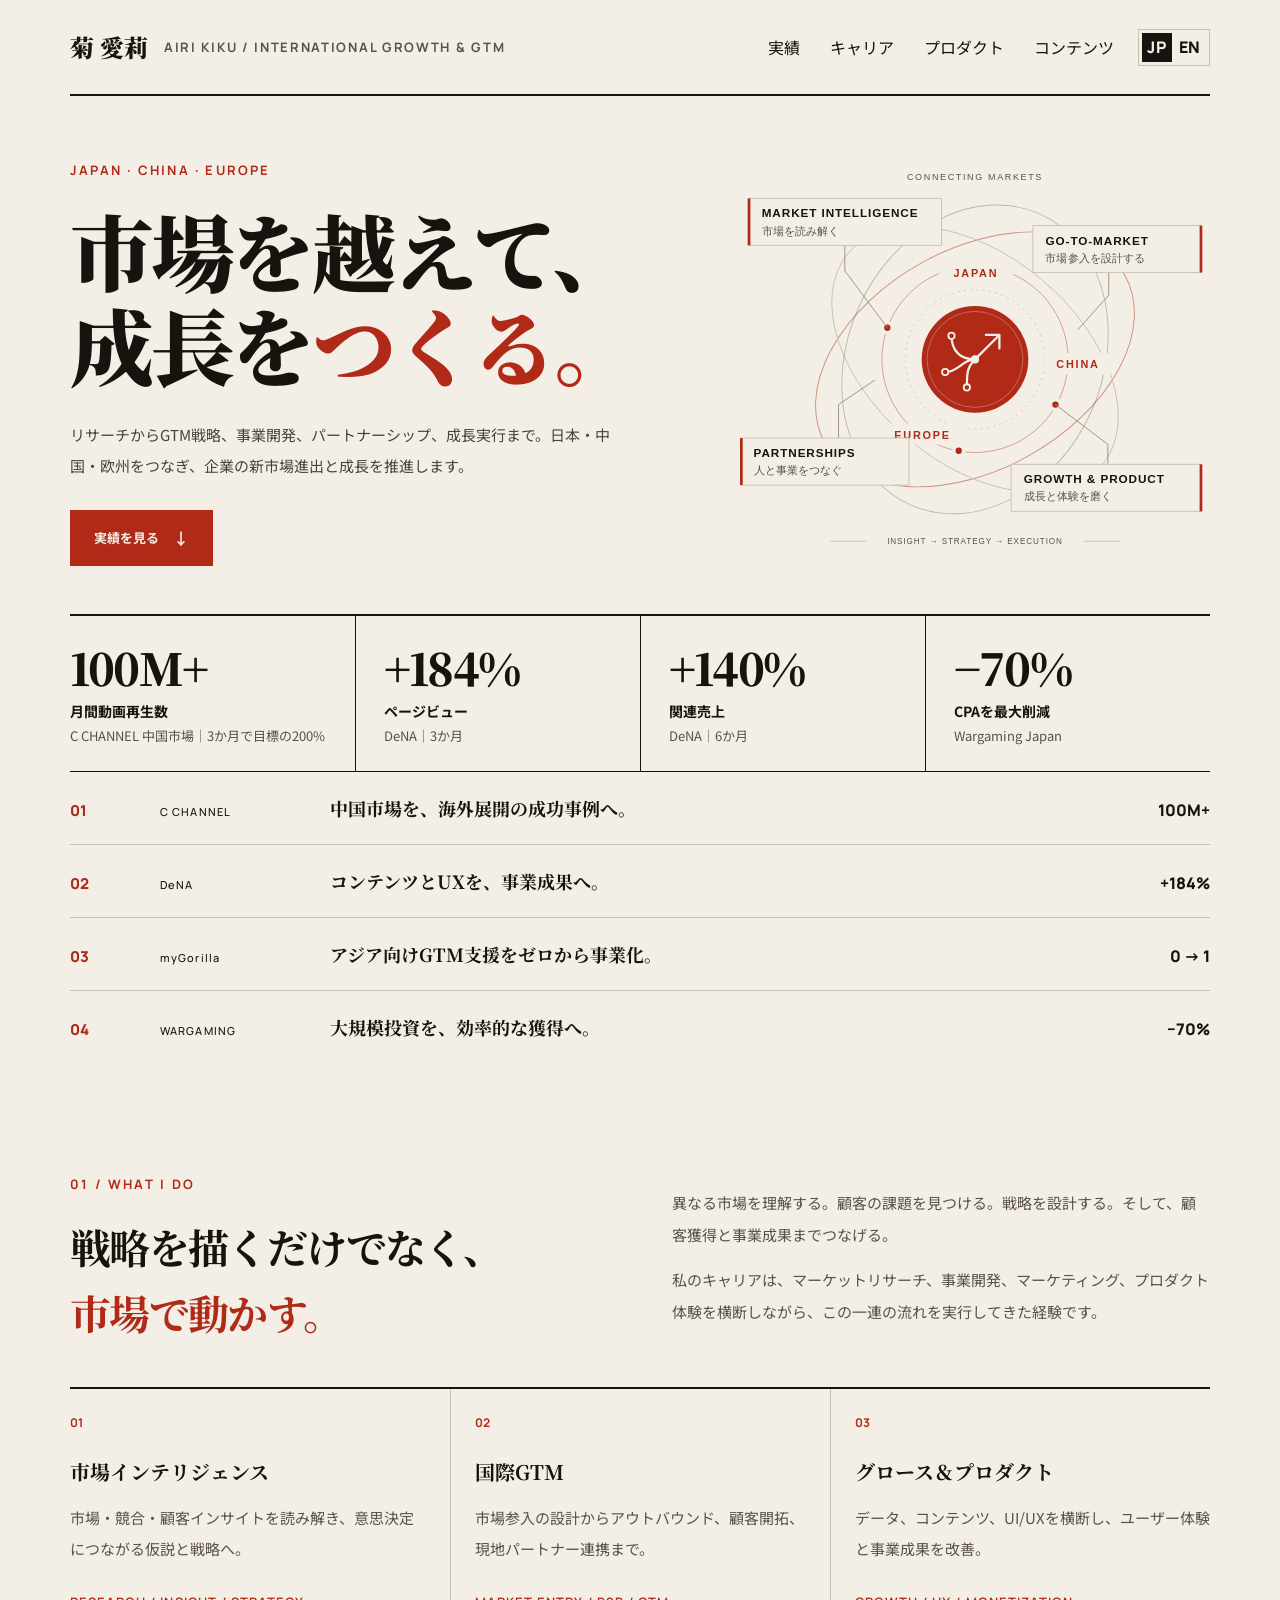
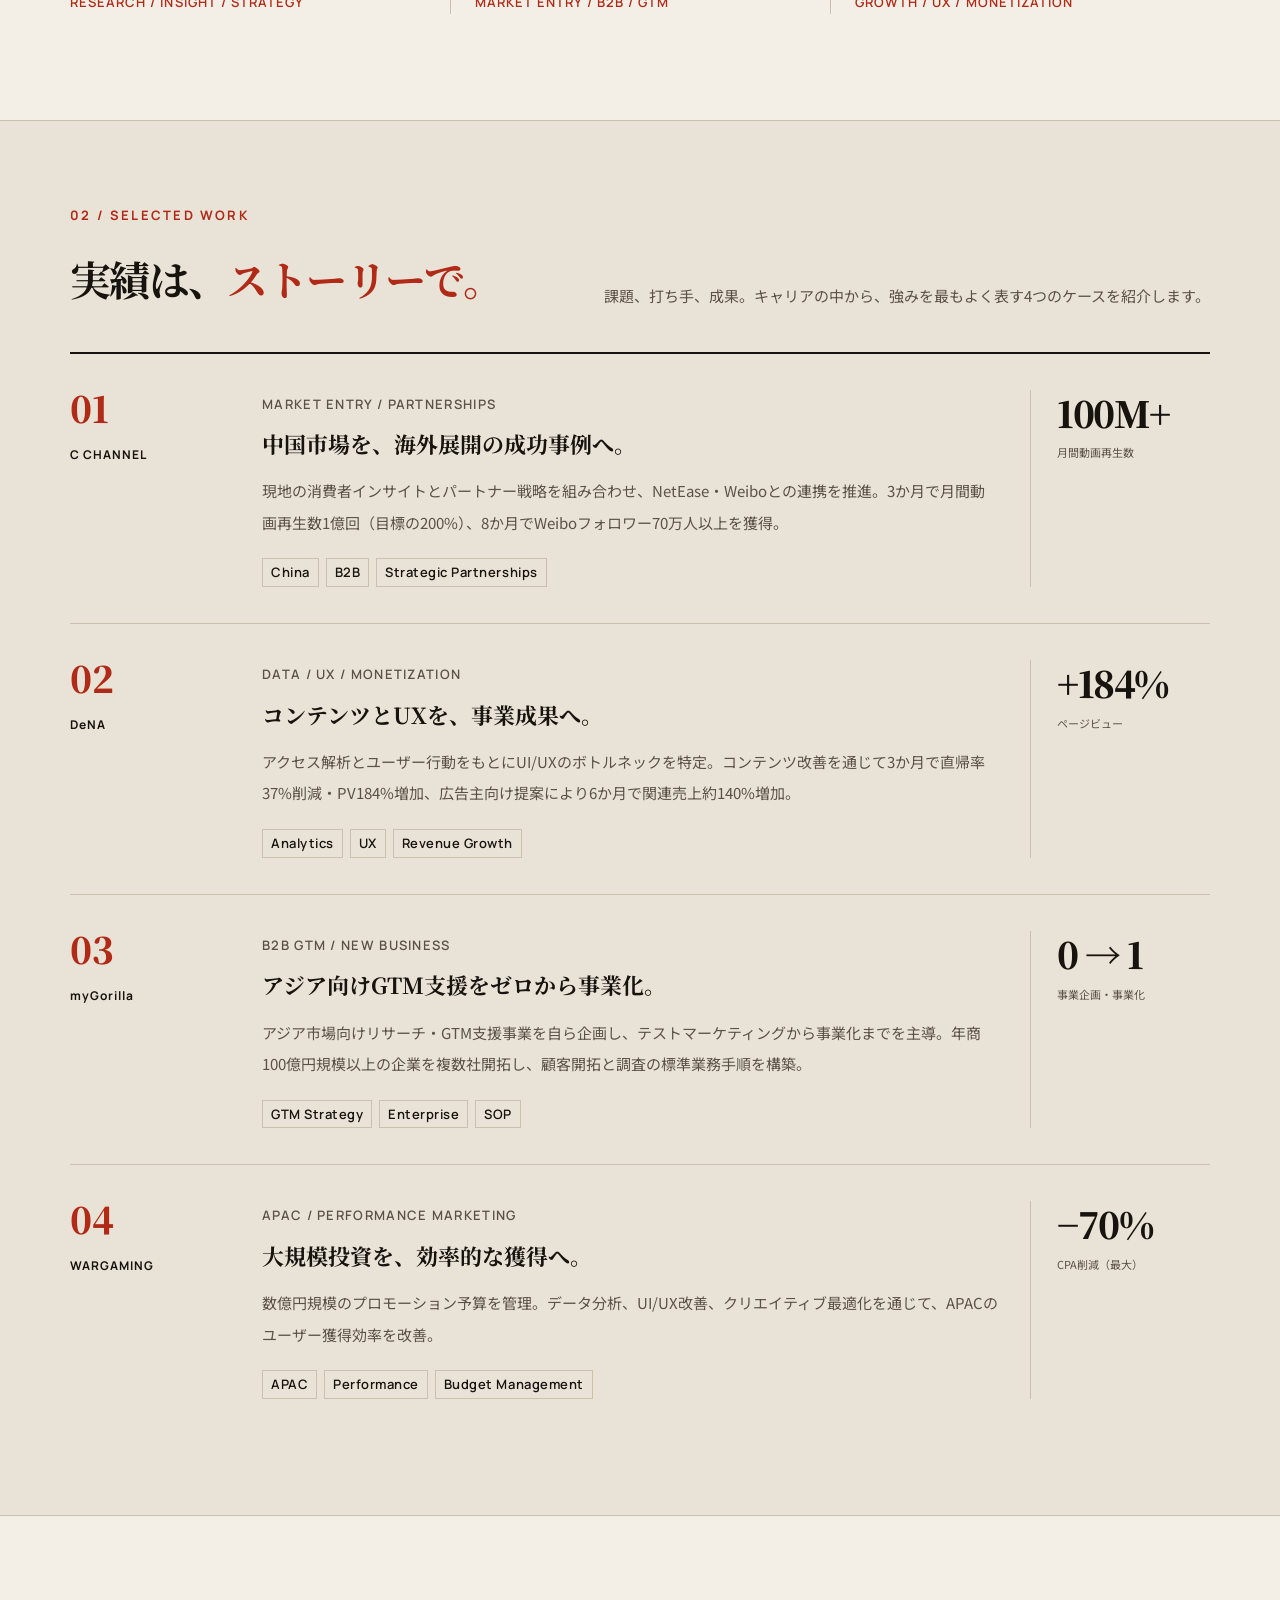
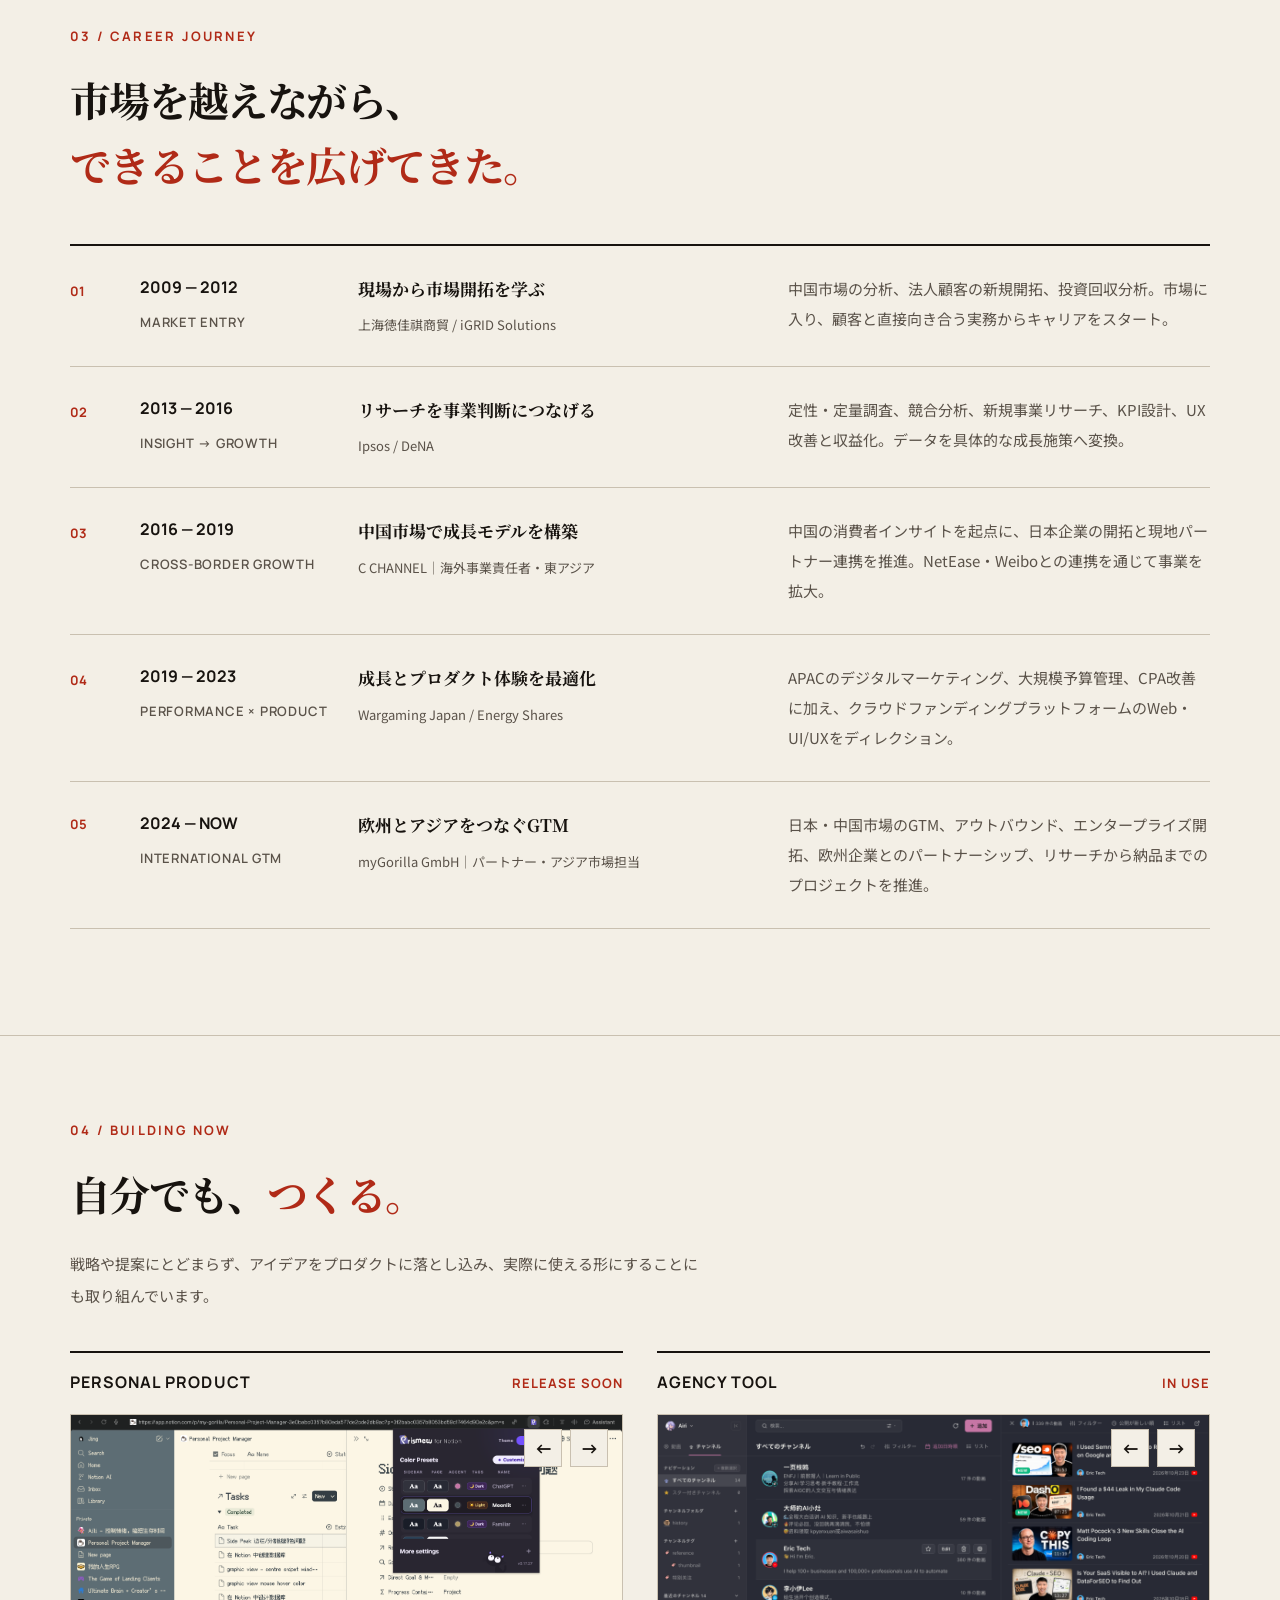
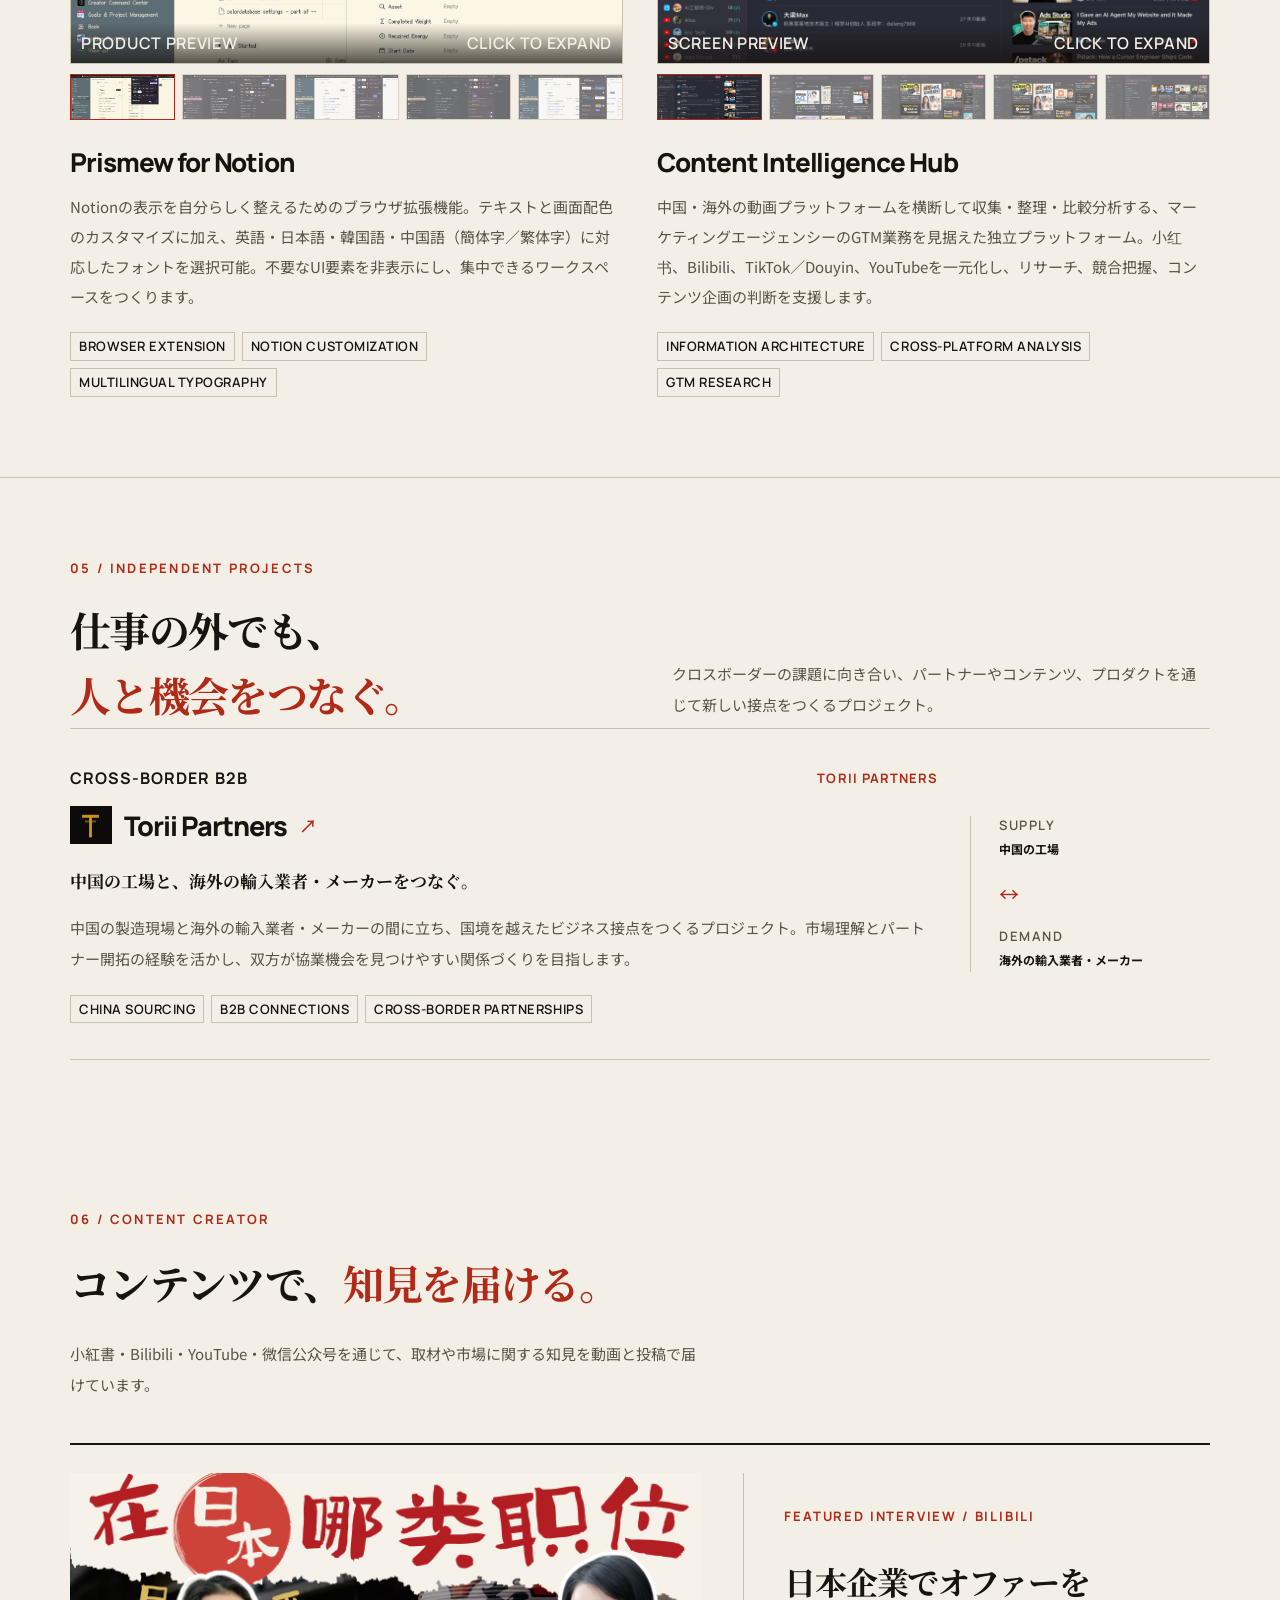
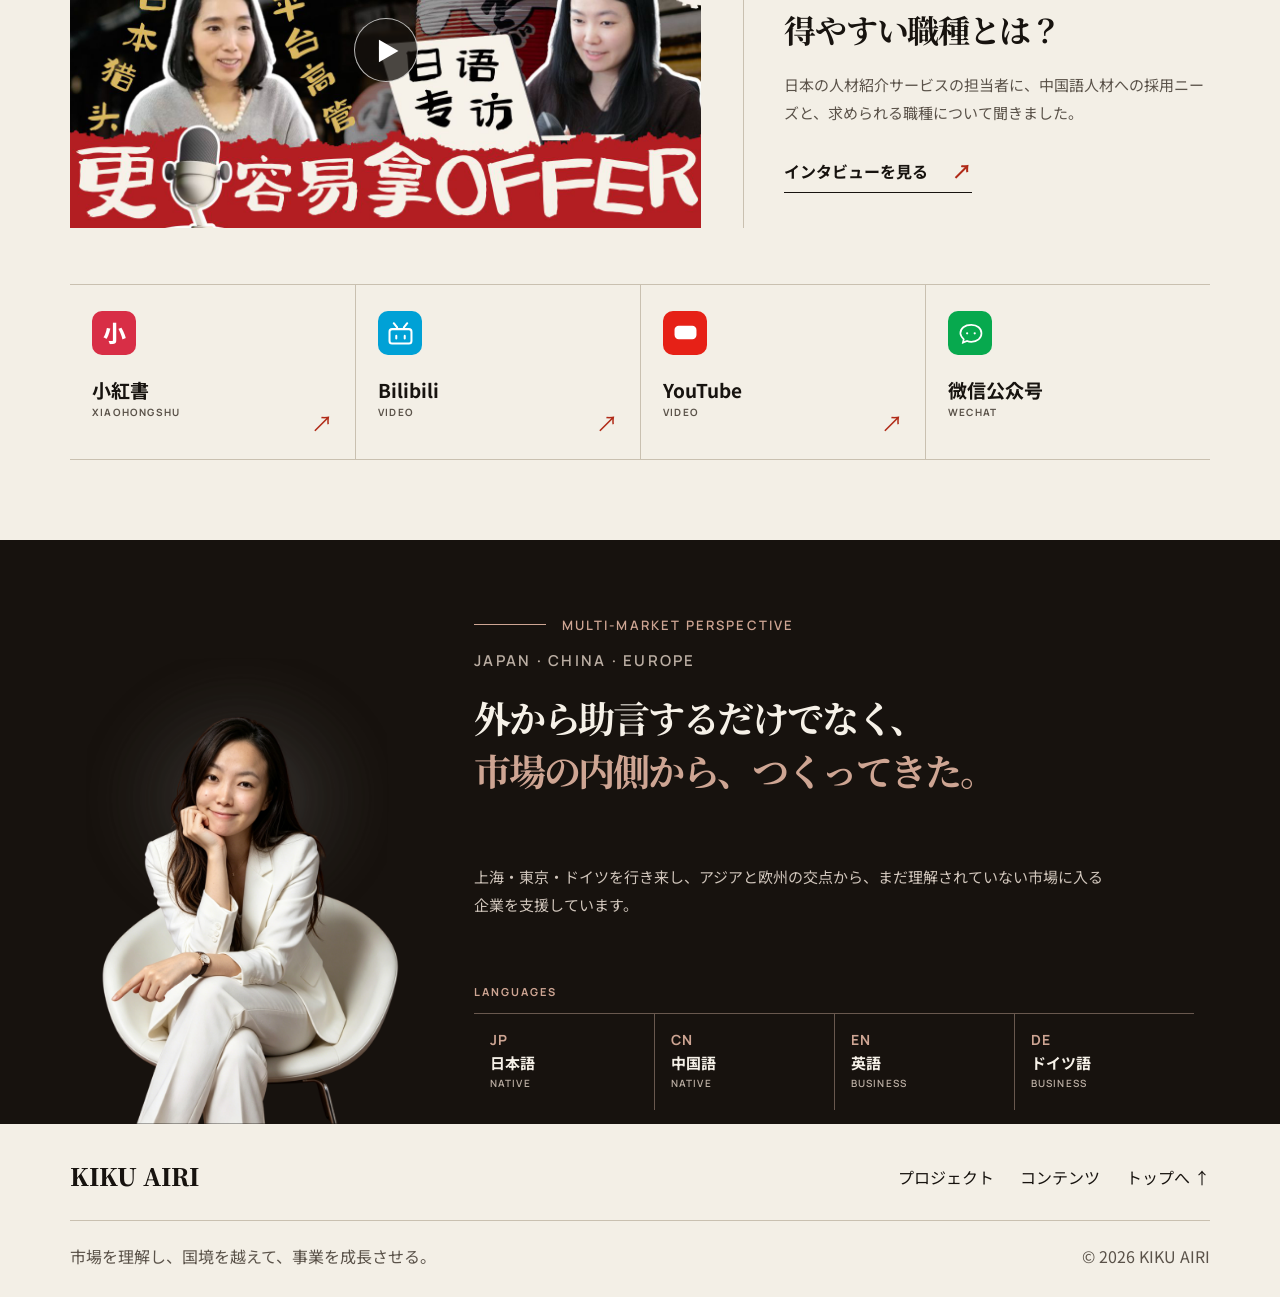
==== commit 89976797: "Add English version and language switch" ====
--- a/index.html
+++ b/index.html
@@ -15,6 +15,10 @@
 <a href="#career">キャリア</a>
 <a href="#building">プロダクト</a>
 <a href="#creator">コンテンツ</a>
+</nav>
+<nav class="language-switch" aria-label="表示言語">
+<a href="index.html" lang="ja" aria-current="page" aria-label="日本語（現在の言語）">JP</a>
+<a href="en.html" lang="en" aria-label="Switch to English">EN</a>
 </nav>
 </header>
 <main id="main-content">
--- a/styles.css
+++ b/styles.css
@@ -239,3 +239,26 @@
   .creator-platform-name small{font-size:8px!important}
   .creator-card-arrow{right:12px;bottom:18px;font-size:18px}
 }
+
+/* Compact language control remains available outside the mobile menu. */
+.site-header .nav-links{margin-left:auto}
+.language-switch{display:inline-flex;align-items:center;flex:none;border:1px solid var(--rule);padding:3px;gap:2px;font:800 11px/1 var(--latin);letter-spacing:.05em}
+.language-switch a{display:grid;place-items:center;min-width:30px;min-height:29px;padding:0 5px;transition:background .2s,color .2s}
+.language-switch a[aria-current="page"]{background:var(--ink);color:var(--paper)}
+.language-switch a:not([aria-current]):hover{background:var(--wash);color:var(--ink)}
+html[lang="en"]{--serif:Georgia,'Times New Roman',serif;--sans:'Manrope',Arial,sans-serif}
+html[lang="en"] .hero h1{white-space:normal;font-size:clamp(48px,5vw,68px);line-height:1.12;letter-spacing:-.045em}
+html[lang="en"] .capability-card h3{white-space:normal}
+@media(max-width:850px){
+  .site-header .nav-links{margin-left:0}
+  .language-switch{order:1;margin-left:auto}
+  .menu-toggle{order:2}
+  .site-header .nav-links{order:3}
+}
+@media(max-width:580px){
+  .site-header>.brand .brand-description{display:none}
+  .language-switch{font-size:10px}
+  .language-switch a{min-width:28px;min-height:27px}
+  html[lang="en"] .hero h1{font-size:clamp(40px,10vw,57px);letter-spacing:-.04em}
+}
+@media print{.language-switch{display:none!important}}
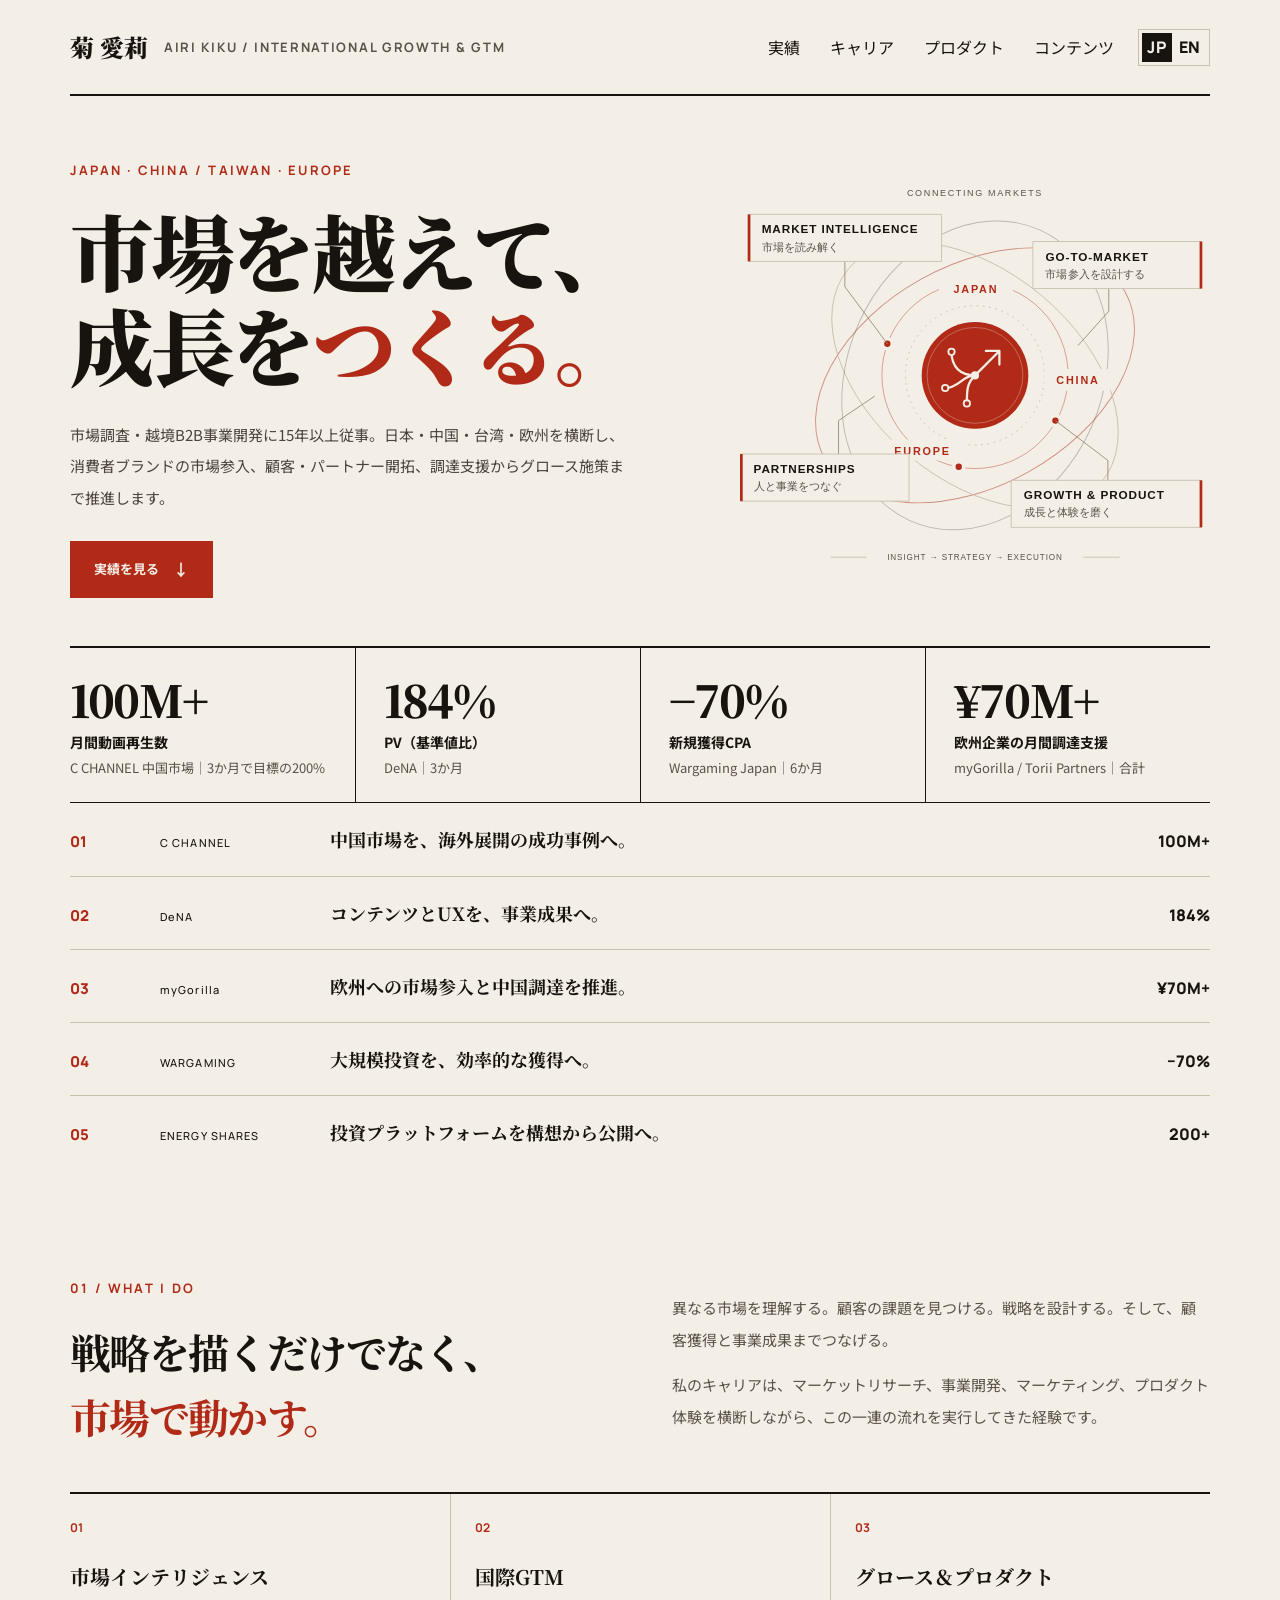
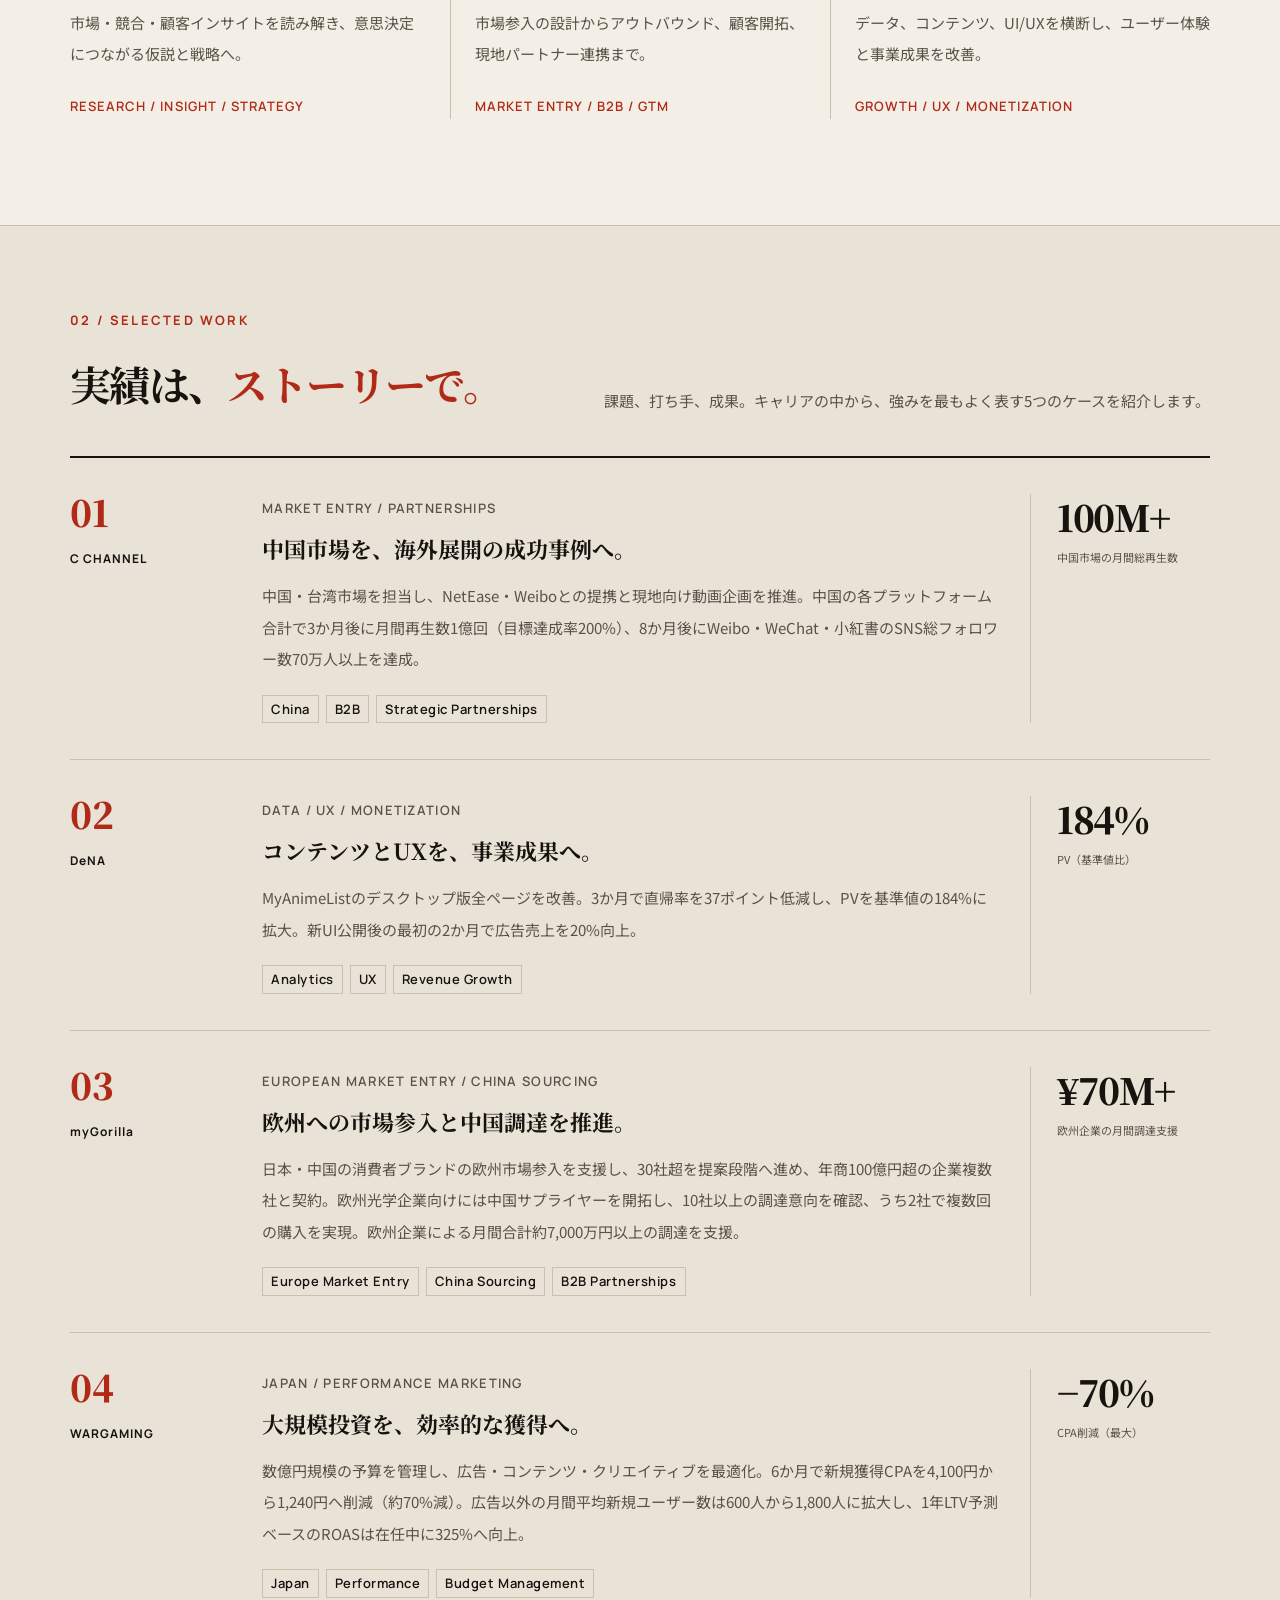
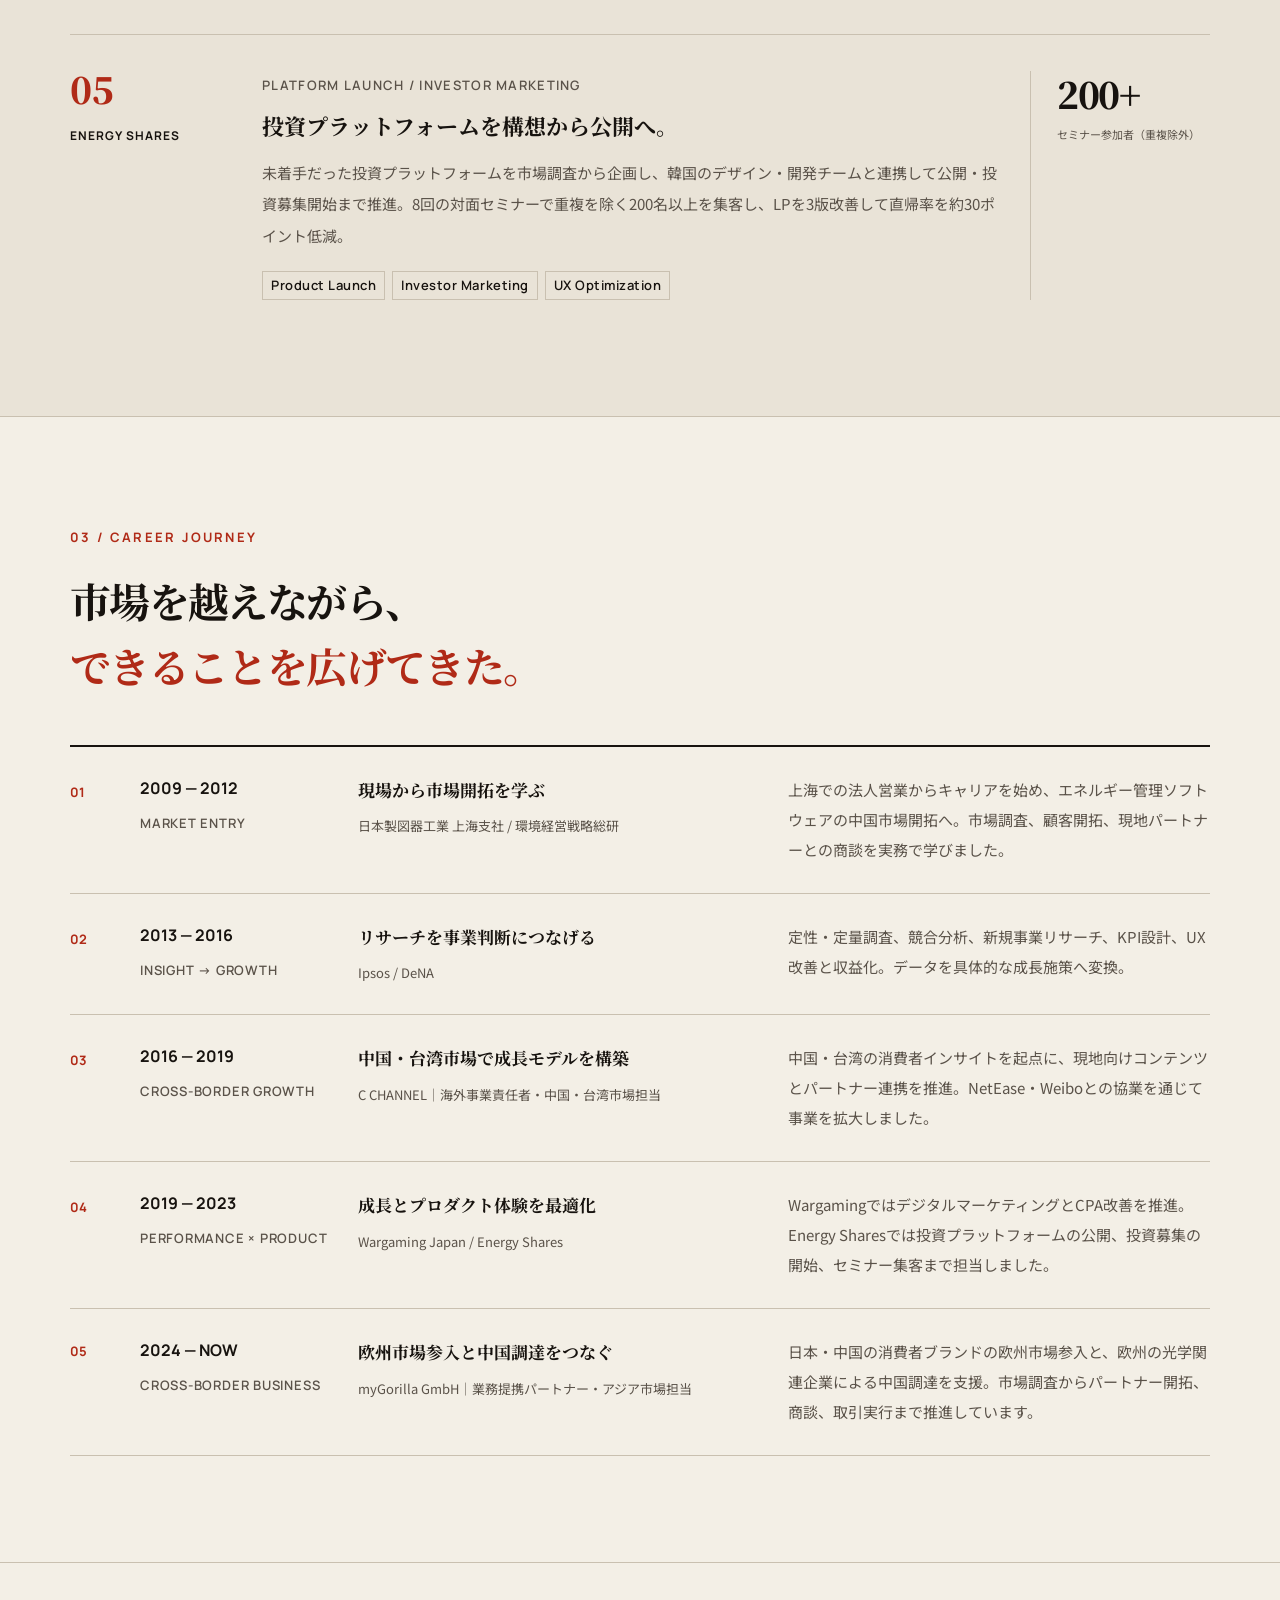
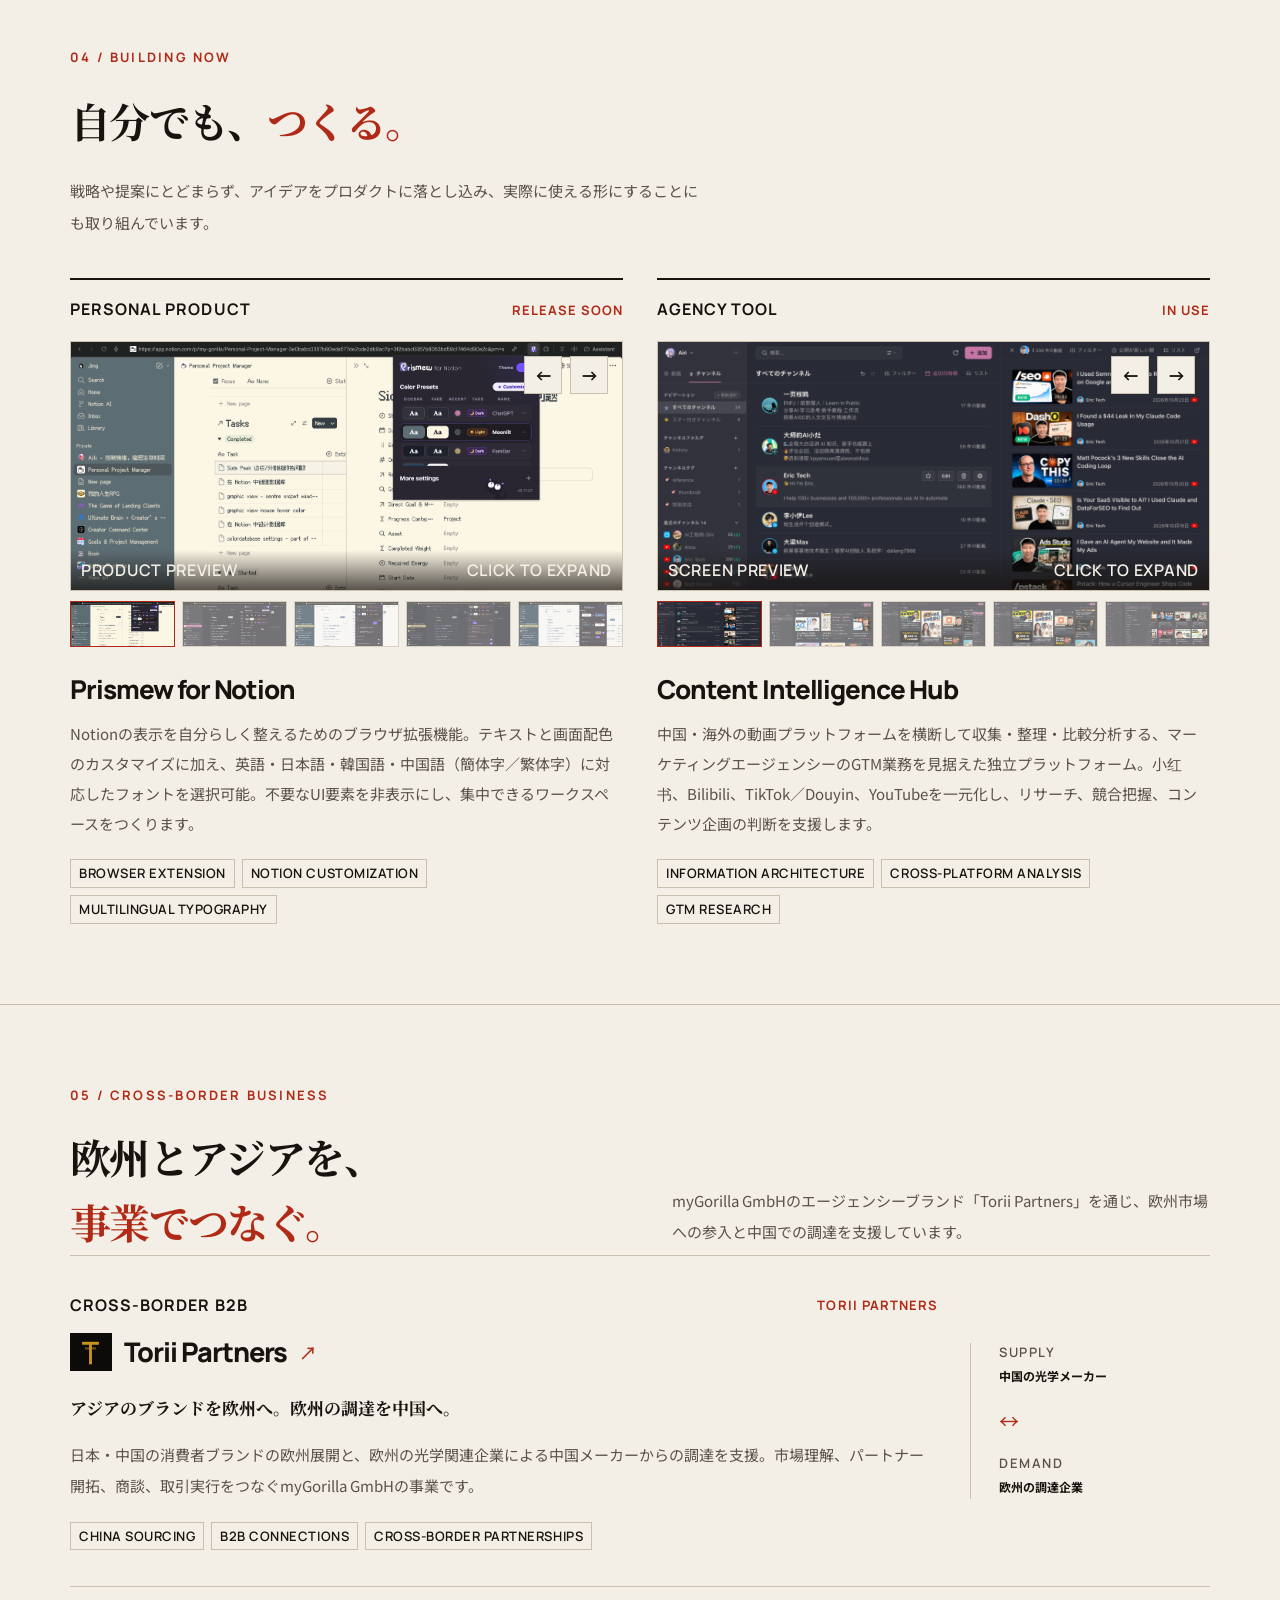
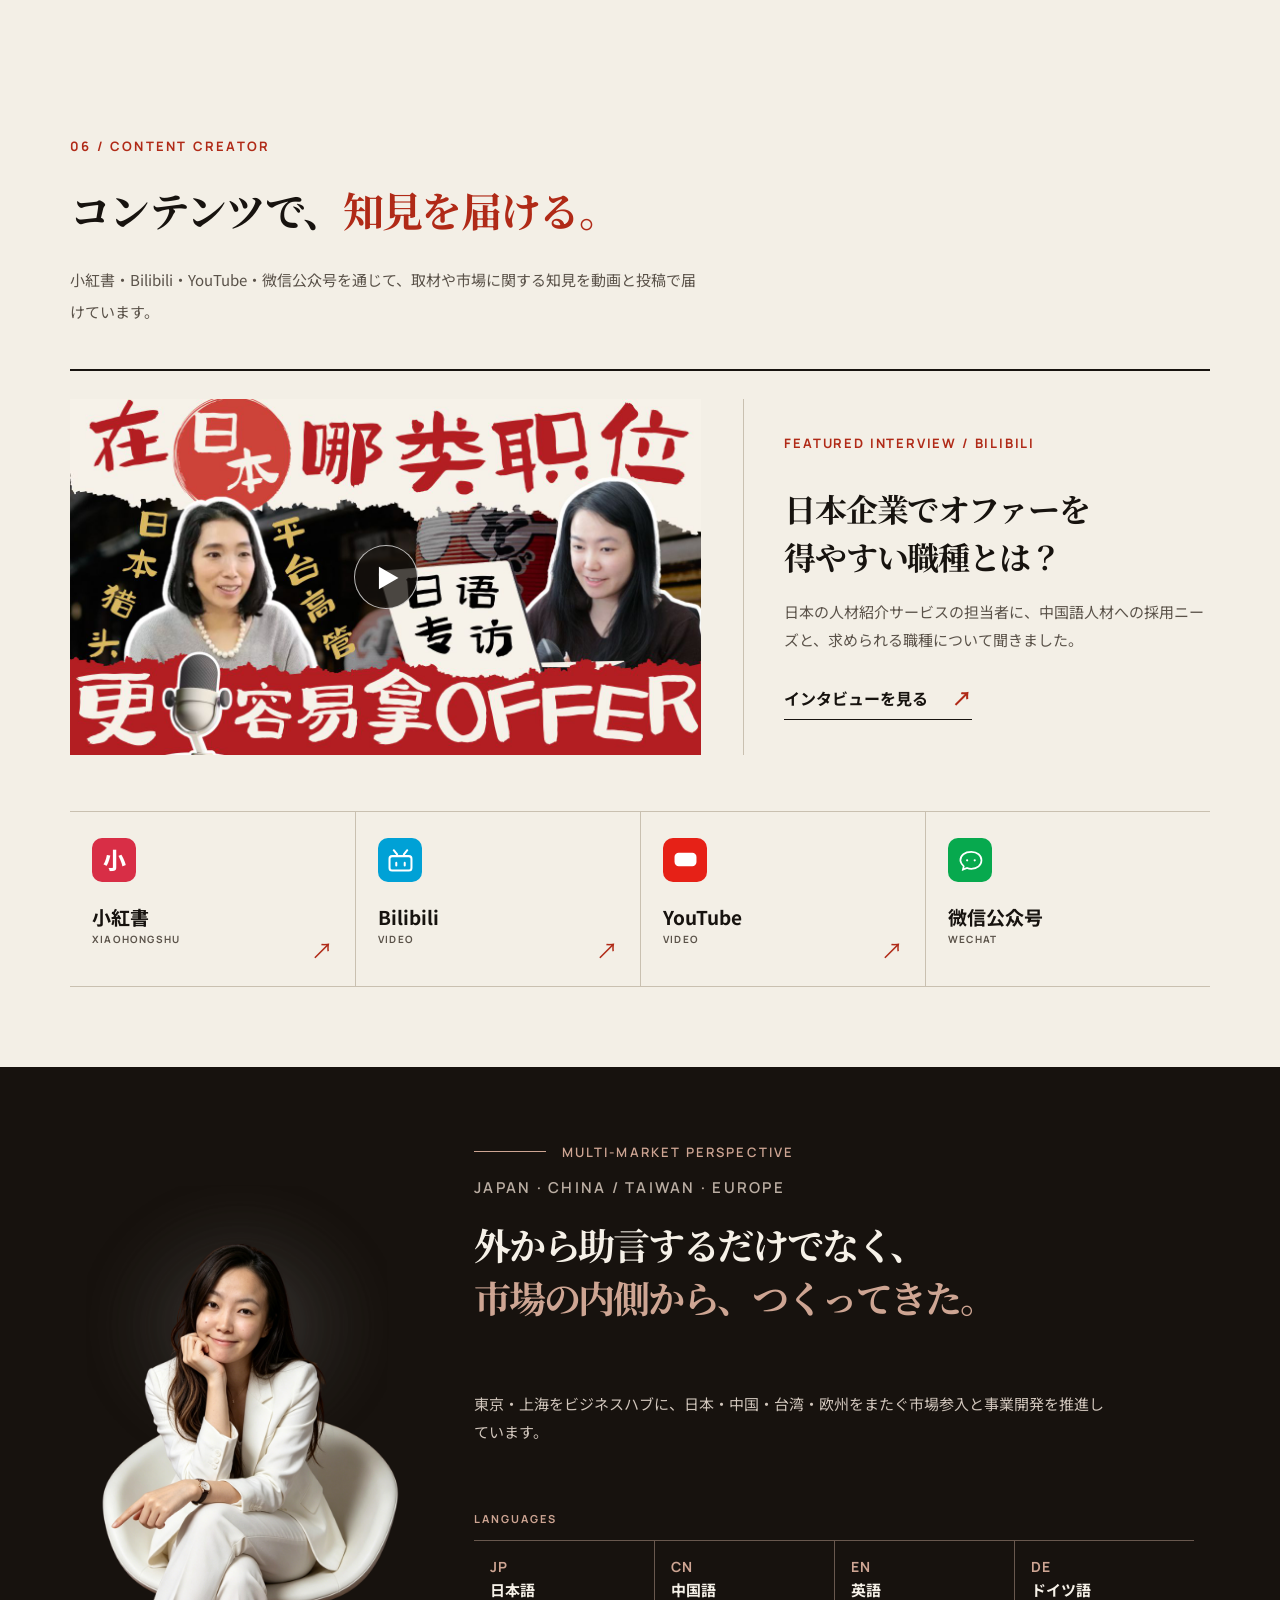
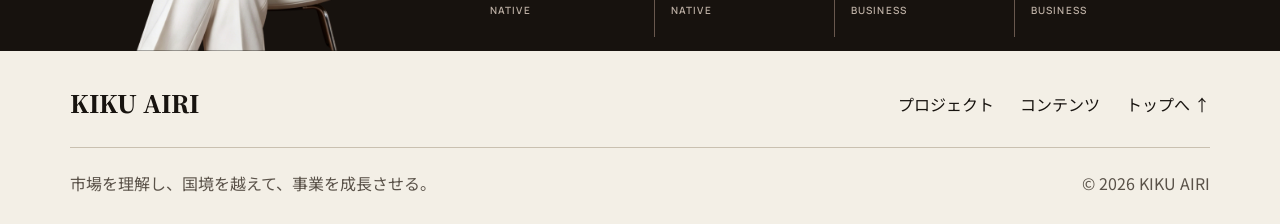
==== commit 2df71334: "Update bilingual CV with verified career results" ====
--- a/index.html
+++ b/index.html
@@ -1,5 +1,5 @@
 <!doctype html>
-<html lang="ja"><head><meta charset="utf-8"><meta name="viewport" content="width=device-width, initial-scale=1"><meta name="theme-color" content="#f3efe6"><meta name="description" content="菊 愛莉 — 日本・中国・欧州をつなぐ International Growth & GTM。市場調査、事業開発、パートナーシップから成長実行まで。"><title>菊 愛莉 | International Growth & GTM</title><link rel="icon" href="favicon.svg" type="image/svg+xml"><link rel="preconnect" href="https://fonts.googleapis.com"><link rel="preconnect" href="https://fonts.gstatic.com" crossorigin><link href="https://fonts.googleapis.com/css2?family=Noto+Serif+JP:wght@700;900&family=Noto+Sans+JP:wght@400;500;600;700&family=Manrope:wght@500;600;700;800&display=swap" rel="stylesheet"><link rel="stylesheet" href="styles.css"><script src="app.js" defer></script></head><body><a class="skip-link" href="#main-content">本文へスキップ</a>
+<html lang="ja"><head><meta charset="utf-8"><meta name="viewport" content="width=device-width, initial-scale=1"><meta name="theme-color" content="#f3efe6"><meta name="description" content="菊 愛莉 — 市場調査、越境B2B事業開発、GTM、デジタルグロースを15年以上推進。日本・中国・台湾・欧州をつなぐ。"><title>菊 愛莉 | International Growth & GTM</title><link rel="icon" href="favicon.svg" type="image/svg+xml"><link rel="preconnect" href="https://fonts.googleapis.com"><link rel="preconnect" href="https://fonts.gstatic.com" crossorigin><link href="https://fonts.googleapis.com/css2?family=Noto+Serif+JP:wght@700;900&family=Noto+Sans+JP:wght@400;500;600;700&family=Manrope:wght@500;600;700;800&display=swap" rel="stylesheet"><link rel="stylesheet" href="styles.css"><script src="app.js" defer></script></head><body><a class="skip-link" href="#main-content">本文へスキップ</a>
 
   
   
@@ -24,10 +24,10 @@
 <main id="main-content">
   <section class="hero shell" id="top" aria-labelledby="hero-title">
 <div class="hero-copy">
-<div class="eyebrow">JAPAN · CHINA · EUROPE</div>
+<div class="eyebrow">JAPAN · CHINA / TAIWAN · EUROPE</div>
 <h1 id="hero-title">市場を越えて、<br>成長を<span>つくる。</span>
 </h1>
-<p class="hero-desc">リサーチからGTM戦略、事業開発、パートナーシップ、成長実行まで。日本・中国・欧州をつなぎ、企業の新市場進出と成長を推進します。</p>
+<p class="hero-desc">市場調査・越境B2B事業開発に15年以上従事。日本・中国・台湾・欧州を横断し、消費者ブランドの市場参入、顧客・パートナー開拓、調達支援からグロース施策まで推進します。</p>
 <a class="button button-primary" href="#work">実績を見る <span>↓</span>
 </a>
 </div>
@@ -43,19 +43,19 @@
 <div class="metric-detail">C CHANNEL 中国市場｜3か月で目標の200%</div>
 </article>
 <article class="metric">
-<div class="metric-value">+184%</div>
-<div class="metric-label">ページビュー</div>
+<div class="metric-value">184%</div>
+<div class="metric-label">PV（基準値比）</div>
 <div class="metric-detail">DeNA｜3か月</div>
-</article>
-<article class="metric">
-<div class="metric-value">+140%</div>
-<div class="metric-label">関連売上</div>
-<div class="metric-detail">DeNA｜6か月</div>
 </article>
 <article class="metric">
 <div class="metric-value">−70%</div>
-<div class="metric-label">CPAを最大削減</div>
-<div class="metric-detail">Wargaming Japan</div>
+<div class="metric-label">新規獲得CPA</div>
+<div class="metric-detail">Wargaming Japan｜6か月</div>
+</article>
+<article class="metric">
+<div class="metric-value">¥70M+</div>
+<div class="metric-label">欧州企業の月間調達支援</div>
+<div class="metric-detail">myGorilla / Torii Partners｜合計</div>
 </article>
 </div>
 </section>
@@ -71,14 +71,14 @@
 <span class="index-number">02</span>
 <span class="index-company">DeNA</span>
 <h2>コンテンツとUXを、事業成果へ。</h2>
-<strong>+184%</strong>
+<strong>184%</strong>
 <span class="index-arrow" aria-hidden="true">↗</span>
 </a>
 <a class="work-index-row" href="#case-3">
 <span class="index-number">03</span>
 <span class="index-company">myGorilla</span>
-<h2>アジア向けGTM支援をゼロから事業化。</h2>
-<strong>0 → 1</strong>
+<h2>欧州への市場参入と中国調達を推進。</h2>
+<strong>¥70M+</strong>
 <span class="index-arrow" aria-hidden="true">↗</span>
 </a>
 <a class="work-index-row" href="#case-4">
@@ -86,6 +86,13 @@
 <span class="index-company">WARGAMING</span>
 <h2>大規模投資を、効率的な獲得へ。</h2>
 <strong>−70%</strong>
+<span class="index-arrow" aria-hidden="true">↗</span>
+</a>
+<a class="work-index-row" href="#case-5">
+<span class="index-number">05</span>
+<span class="index-company">ENERGY SHARES</span>
+<h2>投資プラットフォームを構想から公開へ。</h2>
+<strong>200+</strong>
 <span class="index-arrow" aria-hidden="true">↗</span>
 </a>
 </nav>
@@ -132,7 +139,7 @@
 <h2>実績は、<em>ストーリーで。</em>
 </h2>
 </div>
-<p>課題、打ち手、成果。キャリアの中から、強みを最もよく表す4つのケースを紹介します。</p>
+<p>課題、打ち手、成果。キャリアの中から、強みを最もよく表す5つのケースを紹介します。</p>
 </div>
 <div class="case-list">
 <article class="case-card" id="case-1">
@@ -143,7 +150,7 @@
 <div class="case-main">
 <span class="case-category">MARKET ENTRY / PARTNERSHIPS</span>
 <h3>中国市場を、海外展開の成功事例へ。</h3>
-<p>現地の消費者インサイトとパートナー戦略を組み合わせ、NetEase・Weiboとの連携を推進。3か月で月間動画再生数1億回（目標の200%）、8か月でWeiboフォロワー70万人以上を獲得。</p>
+<p>中国・台湾市場を担当し、NetEase・Weiboとの提携と現地向け動画企画を推進。中国の各プラットフォーム合計で3か月後に月間再生数1億回（目標達成率200%）、8か月後にWeibo・WeChat・小紅書のSNS総フォロワー数70万人以上を達成。</p>
 <div class="chip-row">
 <span class="chip">China</span>
 <span class="chip">B2B</span>
@@ -152,7 +159,7 @@
 </div>
 <div class="case-result">
 <strong>100M+</strong>
-<span>月間動画再生数</span>
+<span>中国市場の月間総再生数</span>
 </div>
 </article>
 <article class="case-card" id="case-2">
@@ -163,7 +170,7 @@
 <div class="case-main">
 <span class="case-category">DATA / UX / MONETIZATION</span>
 <h3>コンテンツとUXを、事業成果へ。</h3>
-<p>アクセス解析とユーザー行動をもとにUI/UXのボトルネックを特定。コンテンツ改善を通じて3か月で直帰率37%削減・PV184%増加、広告主向け提案により6か月で関連売上約140%増加。</p>
+<p>MyAnimeListのデスクトップ版全ページを改善。3か月で直帰率を37ポイント低減し、PVを基準値の184%に拡大。新UI公開後の最初の2か月で広告売上を20%向上。</p>
 <div class="chip-row">
 <span class="chip">Analytics</span>
 <span class="chip">UX</span>
@@ -171,8 +178,8 @@
 </div>
 </div>
 <div class="case-result">
-<strong>+184%</strong>
-<span>ページビュー</span>
+<strong>184%</strong>
+<span>PV（基準値比）</span>
 </div>
 </article>
 <article class="case-card" id="case-3">
@@ -181,18 +188,18 @@
 <span class="case-company">myGorilla</span>
 </div>
 <div class="case-main">
-<span class="case-category">B2B GTM / NEW BUSINESS</span>
-<h3>アジア向けGTM支援をゼロから事業化。</h3>
-<p>アジア市場向けリサーチ・GTM支援事業を自ら企画し、テストマーケティングから事業化までを主導。年商100億円規模以上の企業を複数社開拓し、顧客開拓と調査の標準業務手順を構築。</p>
-<div class="chip-row">
-<span class="chip">GTM Strategy</span>
-<span class="chip">Enterprise</span>
-<span class="chip">SOP</span>
+<span class="case-category">EUROPEAN MARKET ENTRY / CHINA SOURCING</span>
+<h3>欧州への市場参入と中国調達を推進。</h3>
+<p>日本・中国の消費者ブランドの欧州市場参入を支援し、30社超を提案段階へ進め、年商100億円超の企業複数社と契約。欧州光学企業向けには中国サプライヤーを開拓し、10社以上の調達意向を確認、うち2社で複数回の購入を実現。欧州企業による月間合計約7,000万円以上の調達を支援。</p>
+<div class="chip-row">
+<span class="chip">Europe Market Entry</span>
+<span class="chip">China Sourcing</span>
+<span class="chip">B2B Partnerships</span>
 </div>
 </div>
 <div class="case-result">
-<strong>0 → 1</strong>
-<span>事業企画・事業化</span>
+<strong>¥70M+</strong>
+<span>欧州企業の月間調達支援</span>
 </div>
 </article>
 <article class="case-card" id="case-4">
@@ -201,11 +208,11 @@
 <span class="case-company">WARGAMING</span>
 </div>
 <div class="case-main">
-<span class="case-category">APAC / PERFORMANCE MARKETING</span>
+<span class="case-category">JAPAN / PERFORMANCE MARKETING</span>
 <h3>大規模投資を、効率的な獲得へ。</h3>
-<p>数億円規模のプロモーション予算を管理。データ分析、UI/UX改善、クリエイティブ最適化を通じて、APACのユーザー獲得効率を改善。</p>
-<div class="chip-row">
-<span class="chip">APAC</span>
+<p>数億円規模の予算を管理し、広告・コンテンツ・クリエイティブを最適化。6か月で新規獲得CPAを4,100円から1,240円へ削減（約70%減）。広告以外の月間平均新規ユーザー数は600人から1,800人に拡大し、1年LTV予測ベースのROASは在任中に325%へ向上。</p>
+<div class="chip-row">
+<span class="chip">Japan</span>
 <span class="chip">Performance</span>
 <span class="chip">Budget Management</span>
 </div>
@@ -213,6 +220,26 @@
 <div class="case-result">
 <strong>−70%</strong>
 <span>CPA削減（最大）</span>
+</div>
+</article>
+<article class="case-card" id="case-5">
+<div class="case-side">
+<span class="case-num">05</span>
+<span class="case-company">ENERGY SHARES</span>
+</div>
+<div class="case-main">
+<span class="case-category">PLATFORM LAUNCH / INVESTOR MARKETING</span>
+<h3>投資プラットフォームを構想から公開へ。</h3>
+<p>未着手だった投資プラットフォームを市場調査から企画し、韓国のデザイン・開発チームと連携して公開・投資募集開始まで推進。8回の対面セミナーで重複を除く200名以上を集客し、LPを3版改善して直帰率を約30ポイント低減。</p>
+<div class="chip-row">
+<span class="chip">Product Launch</span>
+<span class="chip">Investor Marketing</span>
+<span class="chip">UX Optimization</span>
+</div>
+</div>
+<div class="case-result">
+<strong>200+</strong>
+<span>セミナー参加者（重複除外）</span>
 </div>
 </article>
 </div>
@@ -240,8 +267,8 @@
 <span class="timeline-tag">MARKET ENTRY</span>
 </div>
 <h3>現場から市場開拓を学ぶ</h3>
-<div class="timeline-company">上海徳佳祺商貿 / iGRID Solutions</div>
-<p>中国市場の分析、法人顧客の新規開拓、投資回収分析。市場に入り、顧客と直接向き合う実務からキャリアをスタート。</p>
+<div class="timeline-company">日本製図器工業 上海支社 / 環境経営戦略総研</div>
+<p>上海での法人営業からキャリアを始め、エネルギー管理ソフトウェアの中国市場開拓へ。市場調査、顧客開拓、現地パートナーとの商談を実務で学びました。</p>
 </div>
 </article>
 <article class="timeline-item">
@@ -271,9 +298,9 @@
 <span>2016 — 2019</span>
 <span class="timeline-tag">CROSS-BORDER GROWTH</span>
 </div>
-<h3>中国市場で成長モデルを構築</h3>
-<div class="timeline-company">C CHANNEL｜海外事業責任者・東アジア</div>
-<p>中国の消費者インサイトを起点に、日本企業の開拓と現地パートナー連携を推進。NetEase・Weiboとの連携を通じて事業を拡大。</p>
+<h3>中国・台湾市場で成長モデルを構築</h3>
+<div class="timeline-company">C CHANNEL｜海外事業責任者・中国・台湾市場担当</div>
+<p>中国・台湾の消費者インサイトを起点に、現地向けコンテンツとパートナー連携を推進。NetEase・Weiboとの協業を通じて事業を拡大しました。</p>
 </div>
 </article>
 <article class="timeline-item">
@@ -289,7 +316,7 @@
 </div>
 <h3>成長とプロダクト体験を最適化</h3>
 <div class="timeline-company">Wargaming Japan / Energy Shares</div>
-<p>APACのデジタルマーケティング、大規模予算管理、CPA改善に加え、クラウドファンディングプラットフォームのWeb・UI/UXをディレクション。</p>
+<p>WargamingではデジタルマーケティングとCPA改善を推進。Energy Sharesでは投資プラットフォームの公開、投資募集の開始、セミナー集客まで担当しました。</p>
 </div>
 </article>
 <article class="timeline-item">
@@ -299,11 +326,11 @@
 <div class="timeline-content">
 <div class="timeline-meta">
 <span>2024 — NOW</span>
-<span class="timeline-tag">INTERNATIONAL GTM</span>
-</div>
-<h3>欧州とアジアをつなぐGTM</h3>
-<div class="timeline-company">myGorilla GmbH｜パートナー・アジア市場担当</div>
-<p>日本・中国市場のGTM、アウトバウンド、エンタープライズ開拓、欧州企業とのパートナーシップ、リサーチから納品までのプロジェクトを推進。</p>
+<span class="timeline-tag">CROSS-BORDER BUSINESS</span>
+</div>
+<h3>欧州市場参入と中国調達をつなぐ</h3>
+<div class="timeline-company">myGorilla GmbH｜業務提携パートナー・アジア市場担当</div>
+<p>日本・中国の消費者ブランドの欧州市場参入と、欧州の光学関連企業による中国調達を支援。市場調査からパートナー開拓、商談、取引実行まで推進しています。</p>
 </div>
 </article>
 </div>
@@ -395,11 +422,11 @@
   <section class="independent-section" id="independent">
 <div class="shell independent-inner">
 <div class="section-heading independent-heading">
-<span class="section-index">05 / INDEPENDENT PROJECTS</span>
-<h2>仕事の外でも、<br>
-<em>人と機会をつなぐ。</em>
-</h2>
-<p>クロスボーダーの課題に向き合い、パートナーやコンテンツ、プロダクトを通じて新しい接点をつくるプロジェクト。</p>
+<span class="section-index">05 / CROSS-BORDER BUSINESS</span>
+<h2>欧州とアジアを、<br>
+<em>事業でつなぐ。</em>
+</h2>
+<p>myGorilla GmbHのエージェンシーブランド「Torii Partners」を通じ、欧州市場への参入と中国での調達を支援しています。</p>
 </div>
 <article class="torii-card">
 <div class="torii-content">
@@ -408,8 +435,8 @@
 <span class="build-status">TORII PARTNERS</span>
 </div>
 <h3><a href="https://toriipartners.com/" target="_blank" rel="noopener noreferrer"><img class="torii-inline-logo" src="assets/torii-partners-logo.png" alt="Torii Partners のロゴ"><b>Torii Partners</b><span class="external-arrow" aria-hidden="true">↗</span></a></h3>
-<h4>中国の工場と、海外の輸入業者・メーカーをつなぐ。</h4>
-<p>中国の製造現場と海外の輸入業者・メーカーの間に立ち、国境を越えたビジネス接点をつくるプロジェクト。市場理解とパートナー開拓の経験を活かし、双方が協業機会を見つけやすい関係づくりを目指します。</p>
+<h4>アジアのブランドを欧州へ。欧州の調達を中国へ。</h4>
+<p>日本・中国の消費者ブランドの欧州展開と、欧州の光学関連企業による中国メーカーからの調達を支援。市場理解、パートナー開拓、商談、取引実行をつなぐmyGorilla GmbHの事業です。</p>
 <div class="chip-row">
 <span class="chip">CHINA SOURCING</span>
 <span class="chip">B2B CONNECTIONS</span>
@@ -419,12 +446,12 @@
 <div class="torii-route">
 <div>
 <small>SUPPLY</small>
-<strong>中国の工場</strong>
+<strong>中国の光学メーカー</strong>
 </div>
 <span>↔</span>
 <div>
 <small>DEMAND</small>
-<strong>海外の輸入業者・メーカー</strong>
+<strong>欧州の調達企業</strong>
 </div>
 </div>
 </article>
@@ -478,12 +505,12 @@
 <div class="markets-copy">
 <div class="markets-heading">
 <span class="section-index">MULTI-MARKET PERSPECTIVE</span>
-<p class="markets-kicker">JAPAN · CHINA · EUROPE</p>
+<p class="markets-kicker">JAPAN · CHINA / TAIWAN · EUROPE</p>
 <h2>外から助言するだけでなく、<br>
 <em>市場の内側から、<br class="market-mobile-break">つくってきた。</em>
 </h2>
 </div>
-<p class="markets-description">上海・東京・ドイツを行き来し、アジアと欧州の交点から、まだ理解されていない市場に入る企業を支援しています。</p>
+<p class="markets-description">東京・上海をビジネスハブに、日本・中国・台湾・欧州をまたぐ市場参入と事業開発を推進しています。</p>
 <div class="language-panel">
 <p class="language-label">LANGUAGES</p>
 <div class="language-grid" aria-label="対応言語">
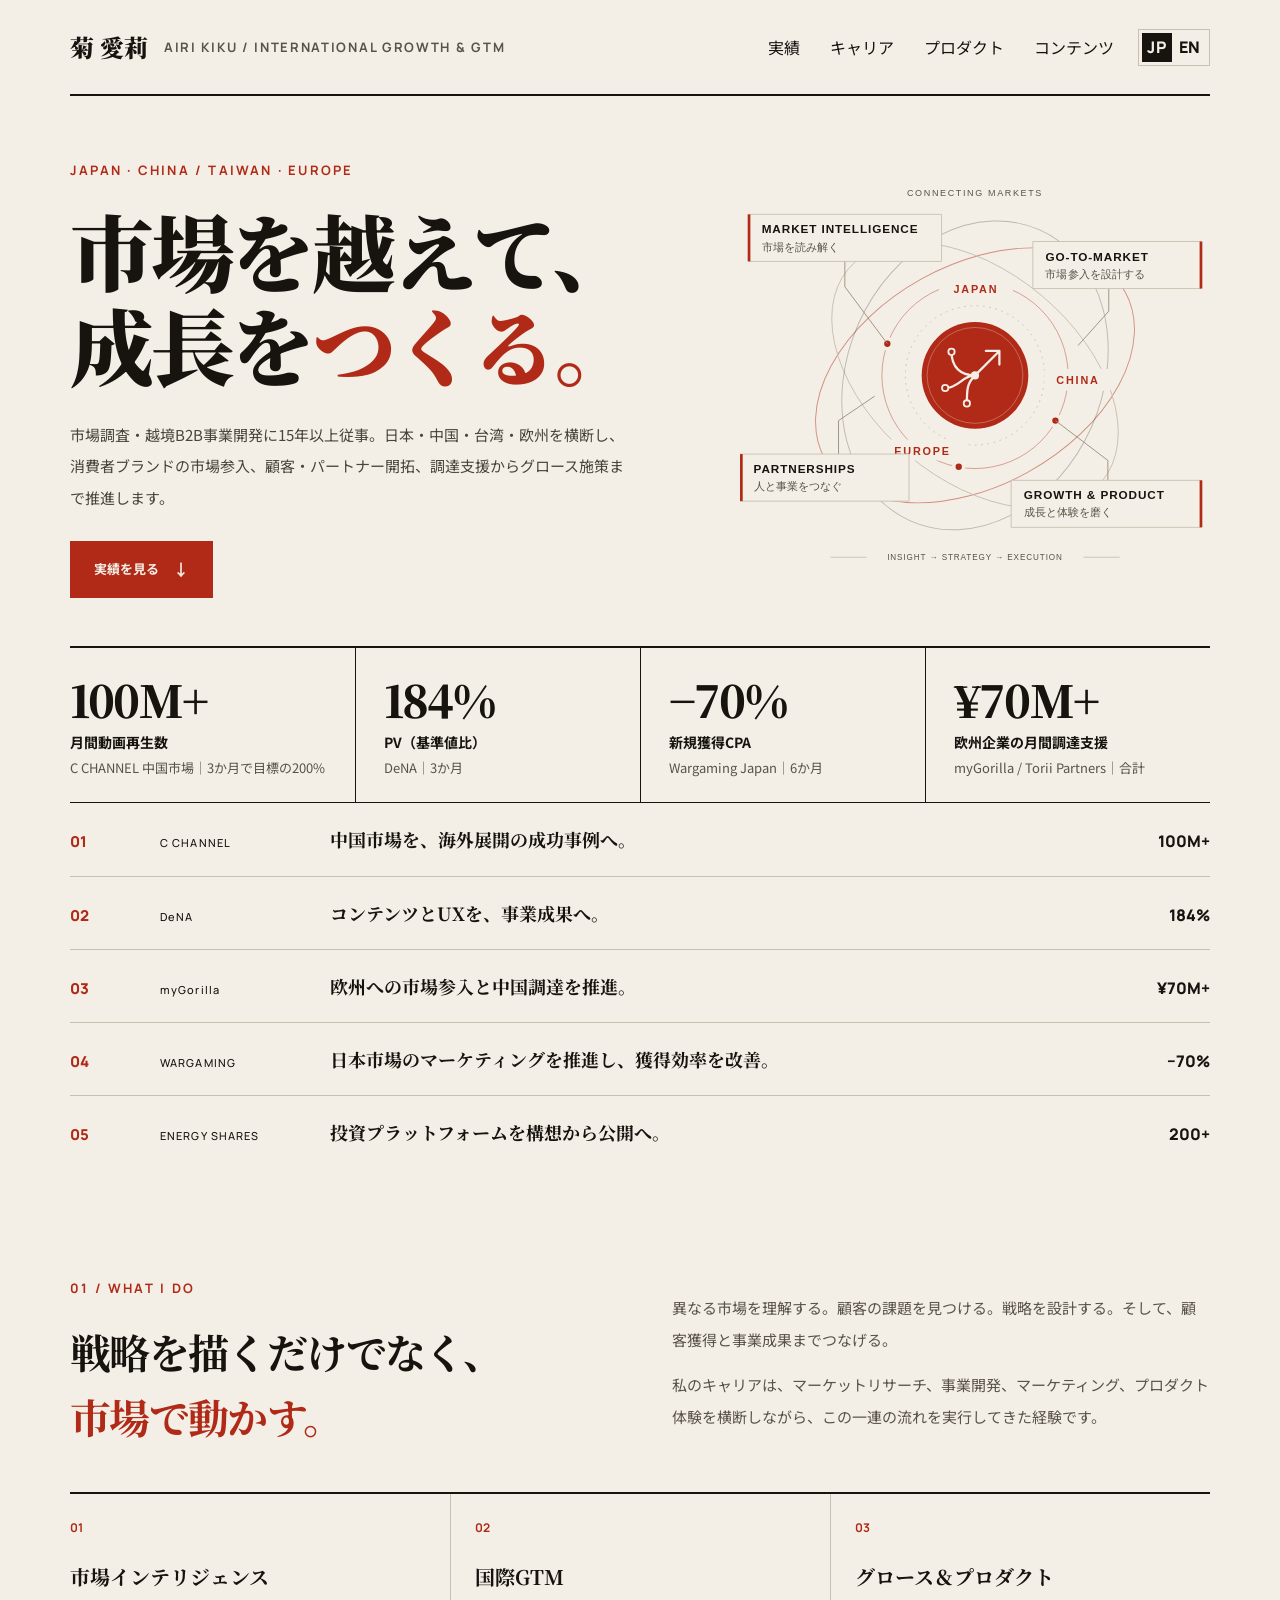
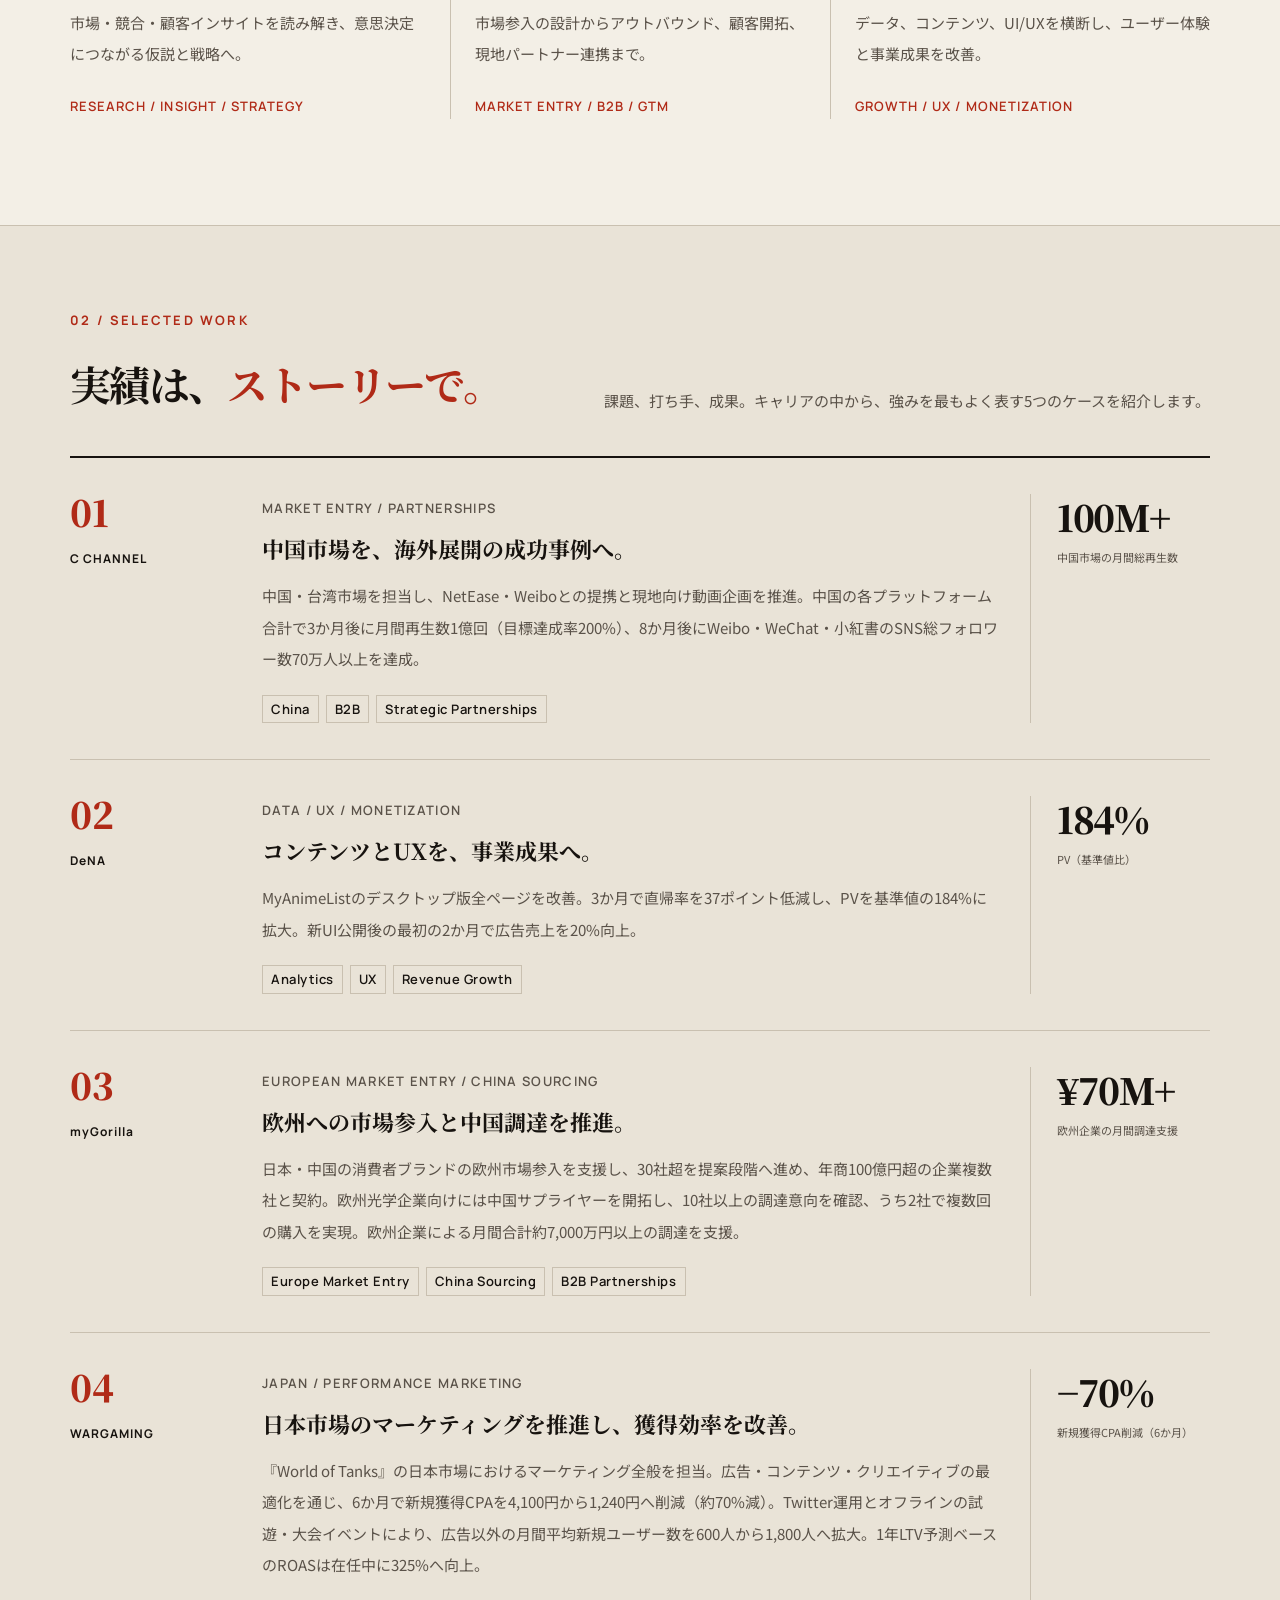
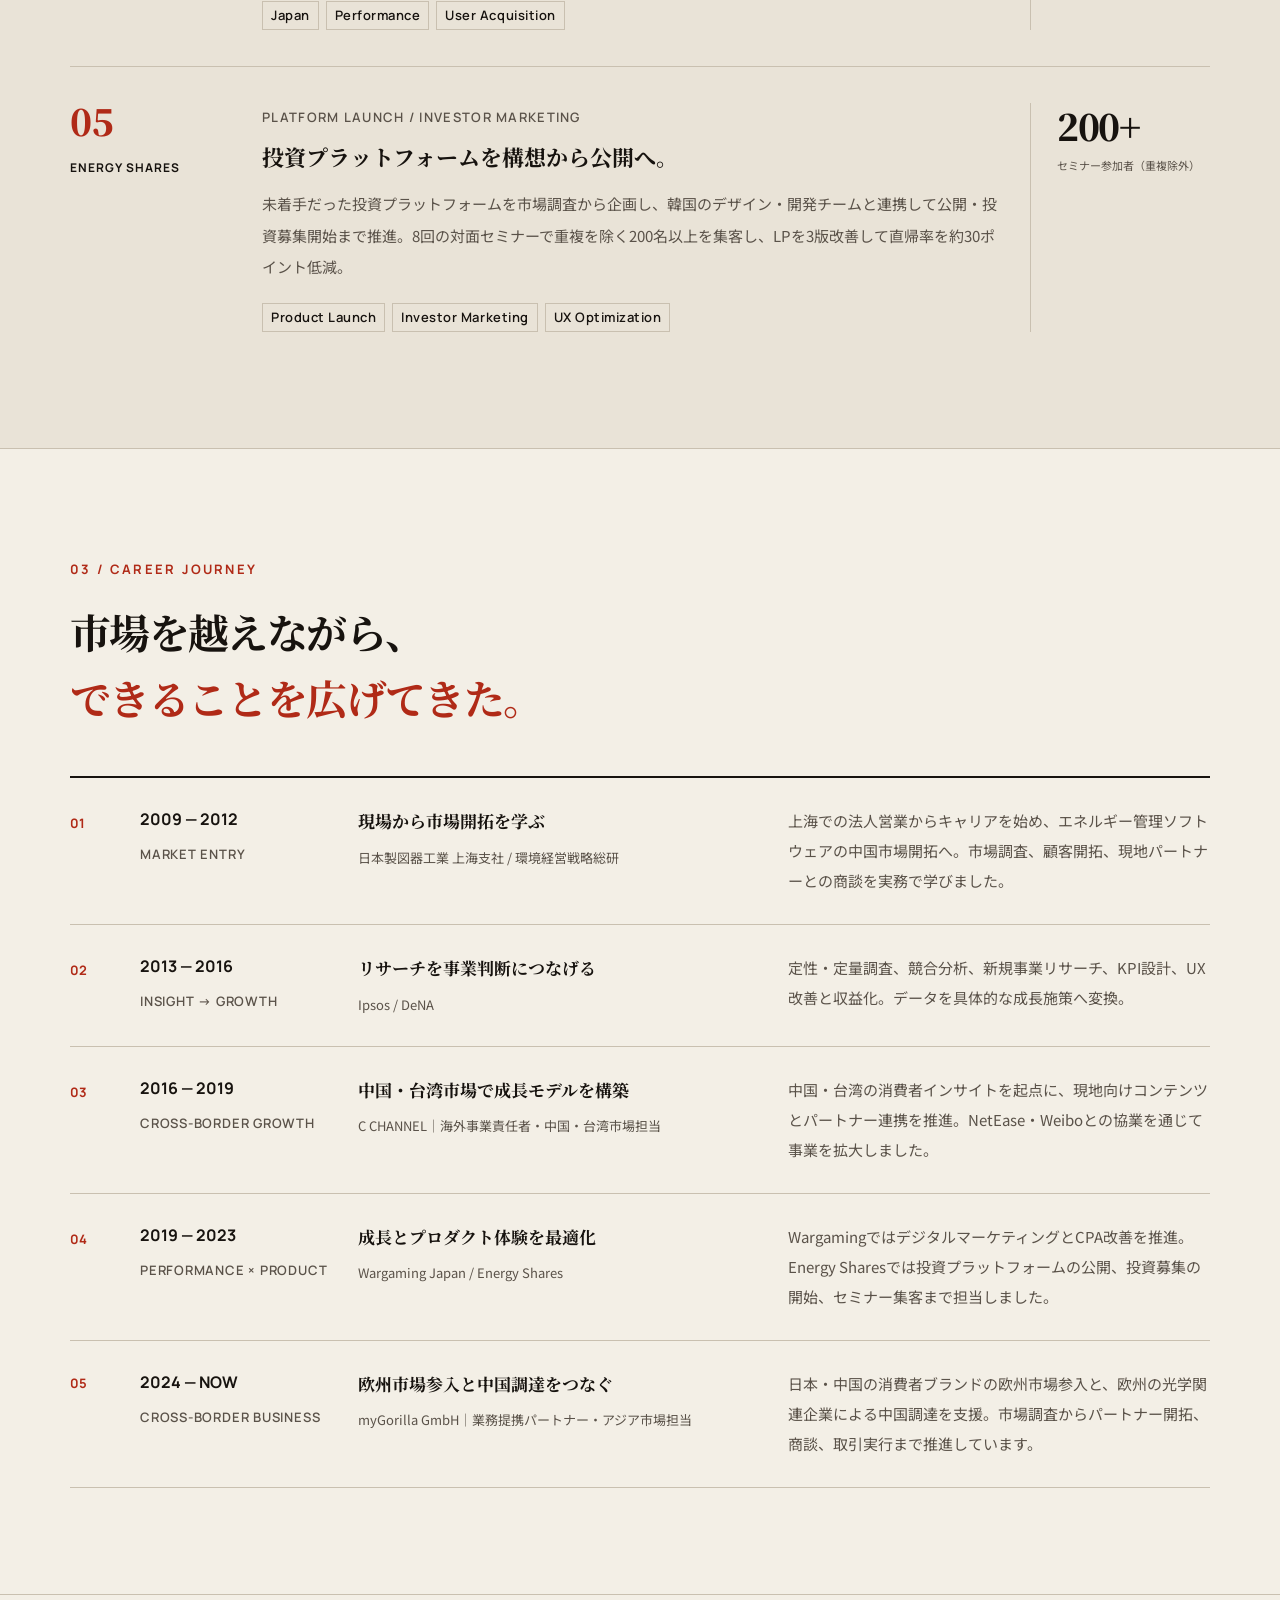
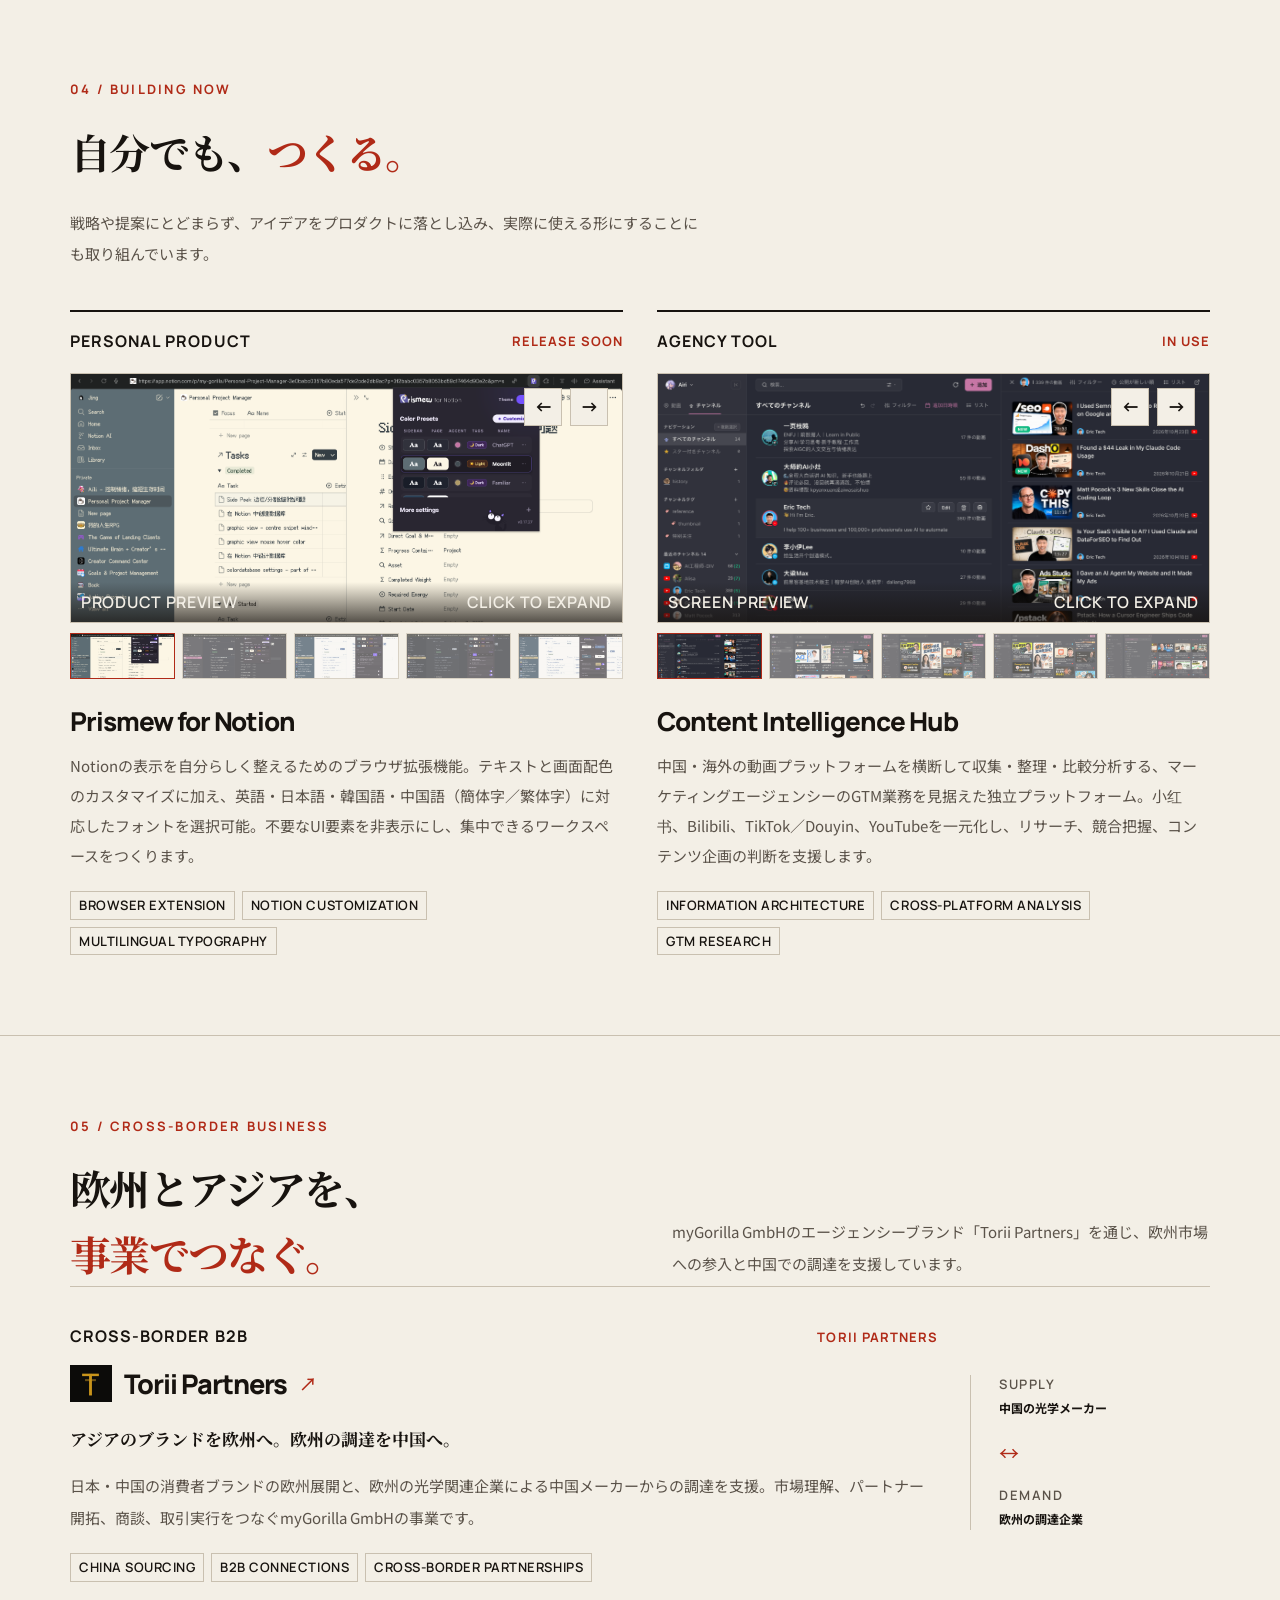
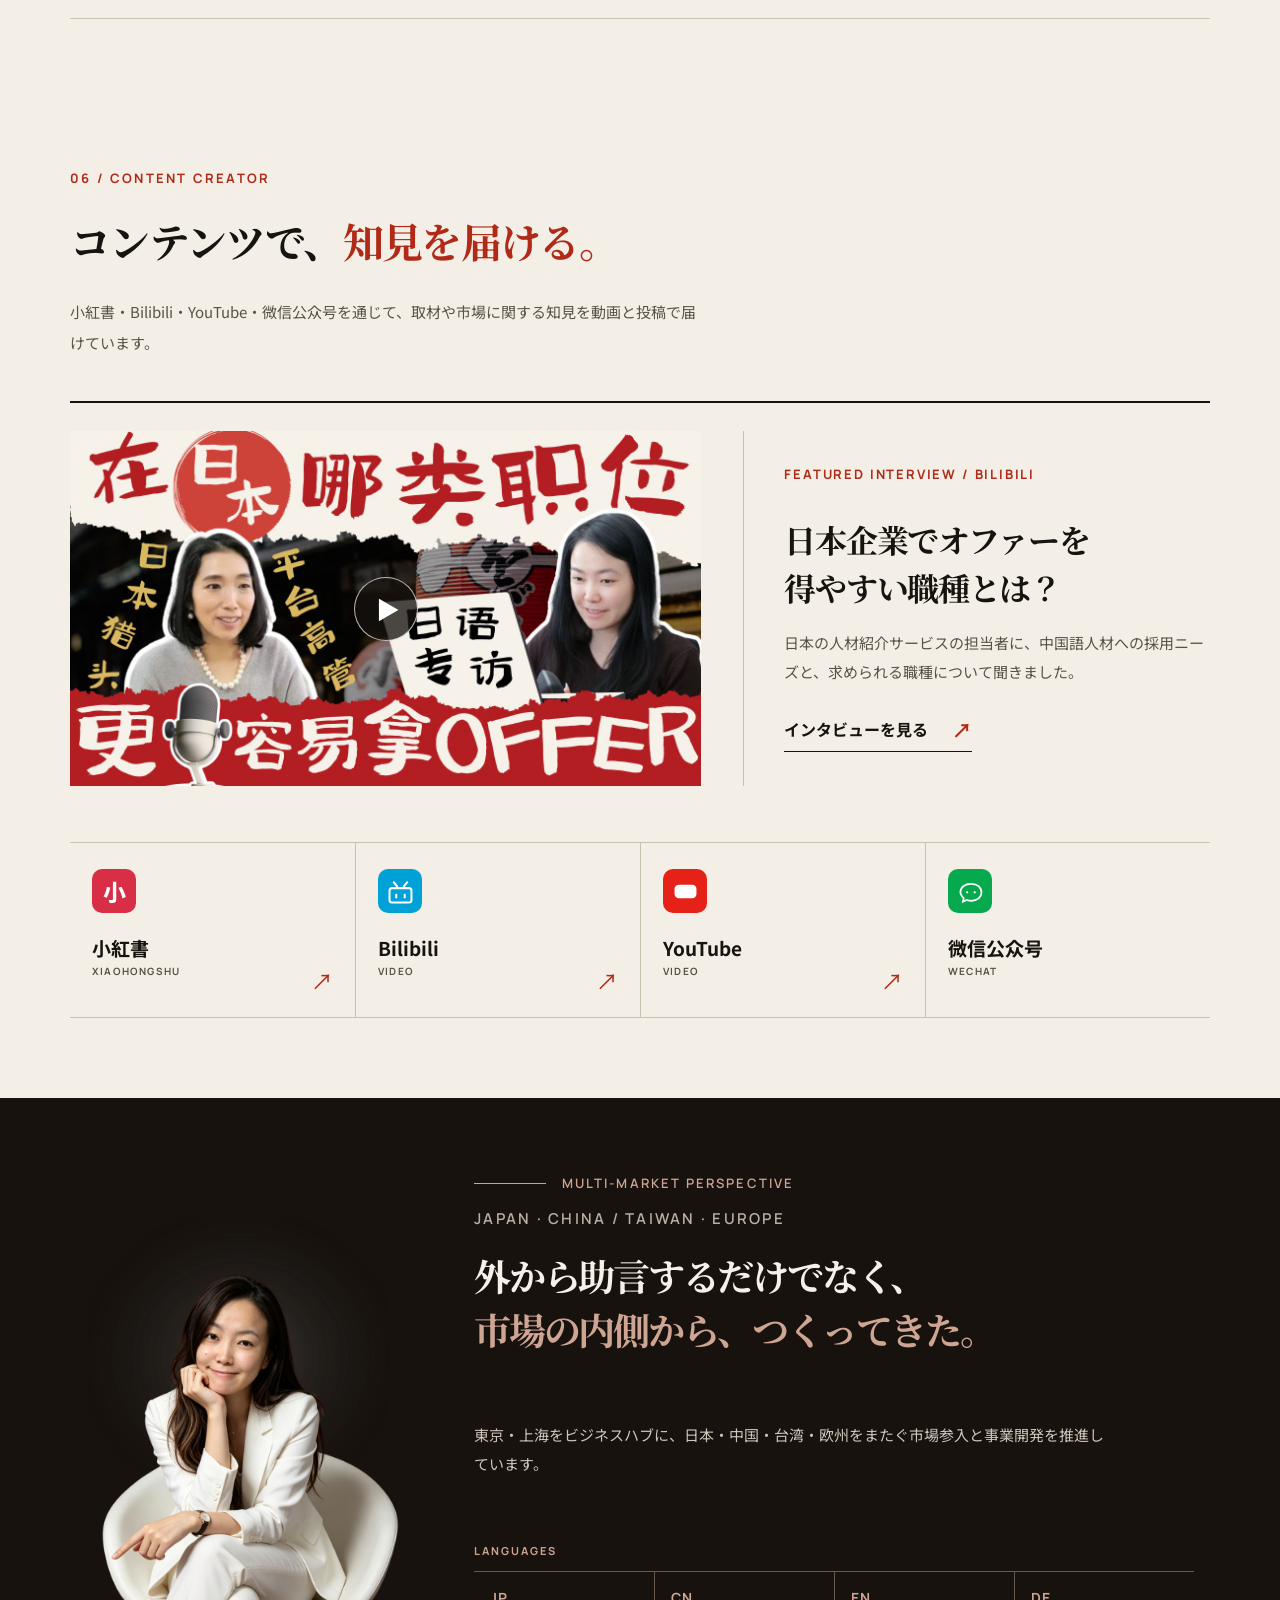
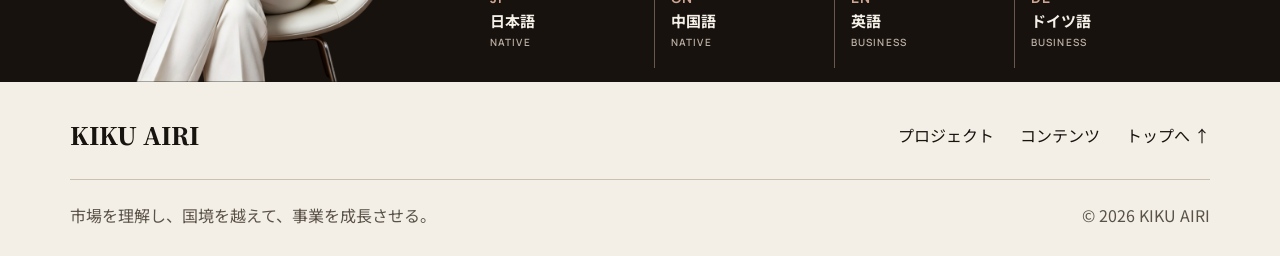
==== commit 6efbee46: "Correct Wargaming marketing scope and remove unsupported budget claims" ====
--- a/index.html
+++ b/index.html
@@ -84,7 +84,7 @@
 <a class="work-index-row" href="#case-4">
 <span class="index-number">04</span>
 <span class="index-company">WARGAMING</span>
-<h2>大規模投資を、効率的な獲得へ。</h2>
+<h2>日本市場のマーケティングを推進し、獲得効率を改善。</h2>
 <strong>−70%</strong>
 <span class="index-arrow" aria-hidden="true">↗</span>
 </a>
@@ -209,17 +209,17 @@
 </div>
 <div class="case-main">
 <span class="case-category">JAPAN / PERFORMANCE MARKETING</span>
-<h3>大規模投資を、効率的な獲得へ。</h3>
-<p>数億円規模の予算を管理し、広告・コンテンツ・クリエイティブを最適化。6か月で新規獲得CPAを4,100円から1,240円へ削減（約70%減）。広告以外の月間平均新規ユーザー数は600人から1,800人に拡大し、1年LTV予測ベースのROASは在任中に325%へ向上。</p>
+<h3>日本市場のマーケティングを推進し、獲得効率を改善。</h3>
+<p>『World of Tanks』の日本市場におけるマーケティング全般を担当。広告・コンテンツ・クリエイティブの最適化を通じ、6か月で新規獲得CPAを4,100円から1,240円へ削減（約70%減）。Twitter運用とオフラインの試遊・大会イベントにより、広告以外の月間平均新規ユーザー数を600人から1,800人へ拡大。1年LTV予測ベースのROASは在任中に325%へ向上。</p>
 <div class="chip-row">
 <span class="chip">Japan</span>
 <span class="chip">Performance</span>
-<span class="chip">Budget Management</span>
+<span class="chip">User Acquisition</span>
 </div>
 </div>
 <div class="case-result">
 <strong>−70%</strong>
-<span>CPA削減（最大）</span>
+<span>新規獲得CPA削減（6か月）</span>
 </div>
 </article>
 <article class="case-card" id="case-5">
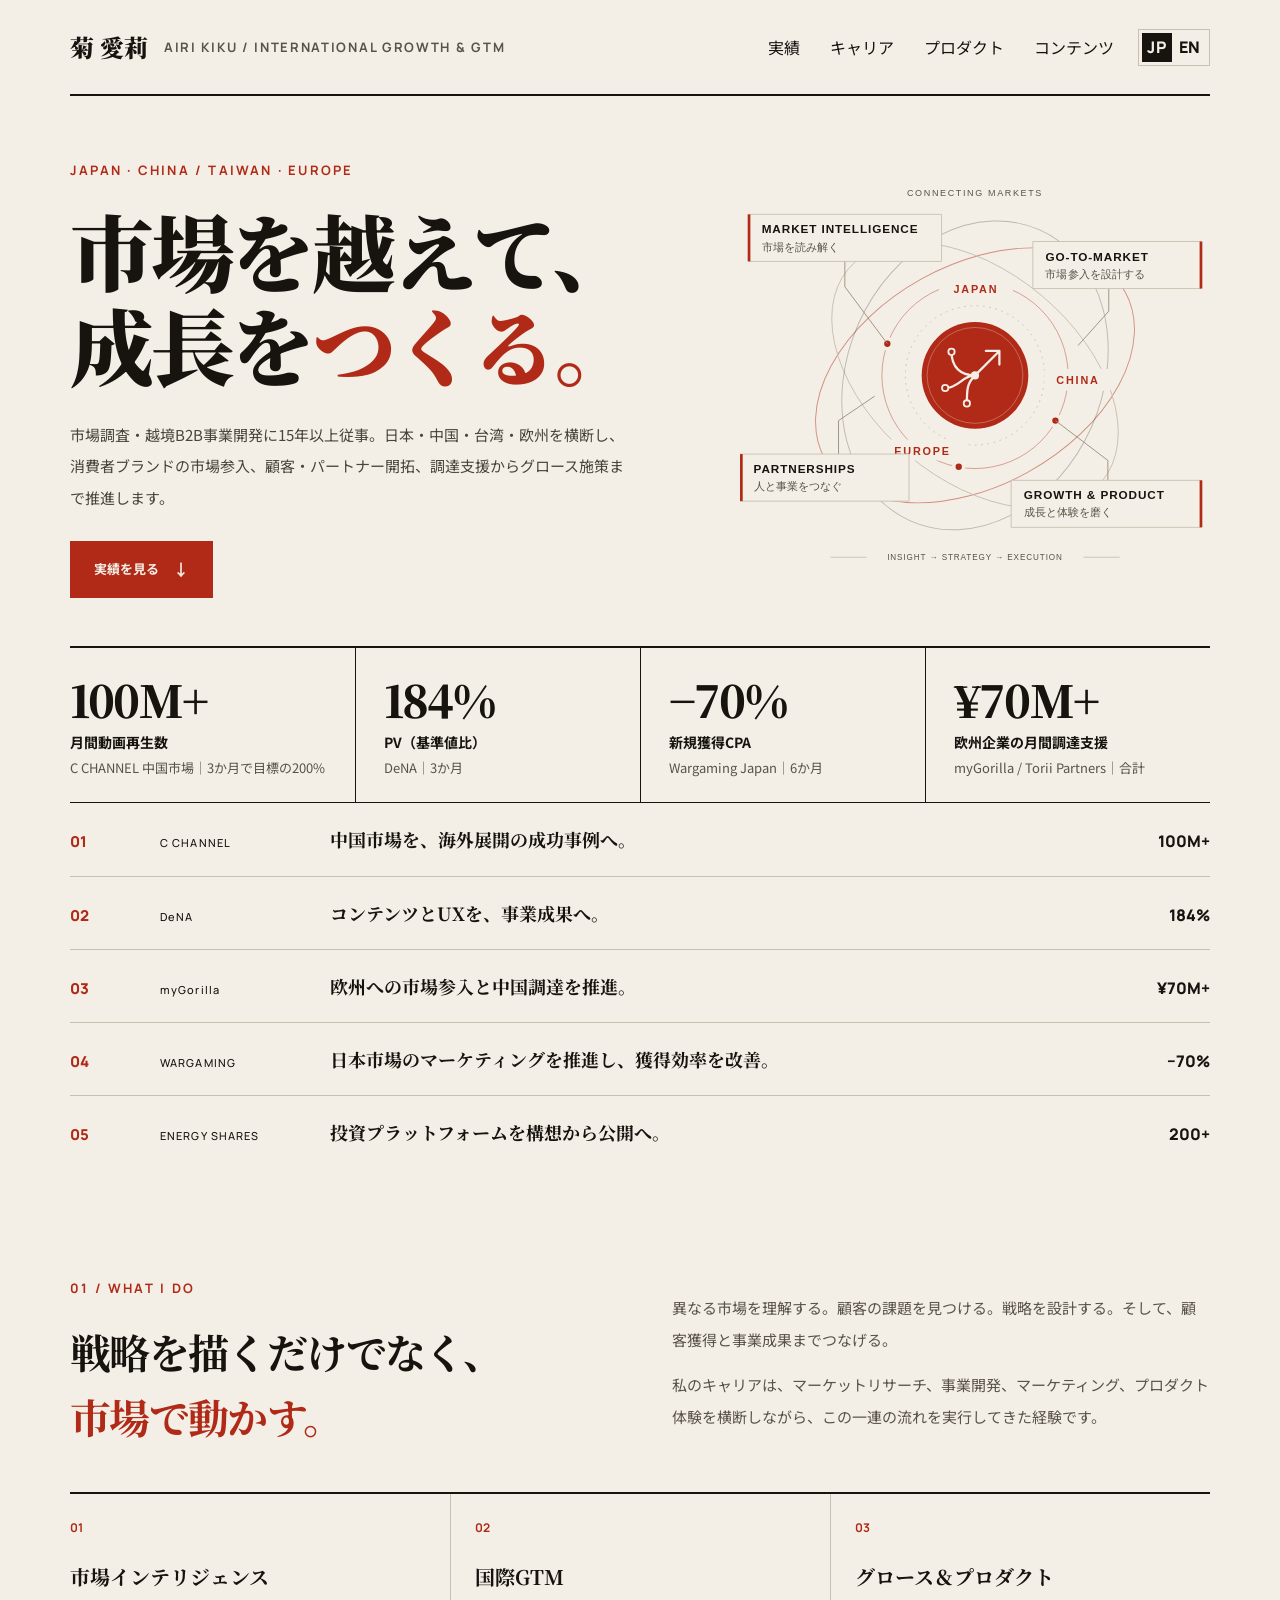
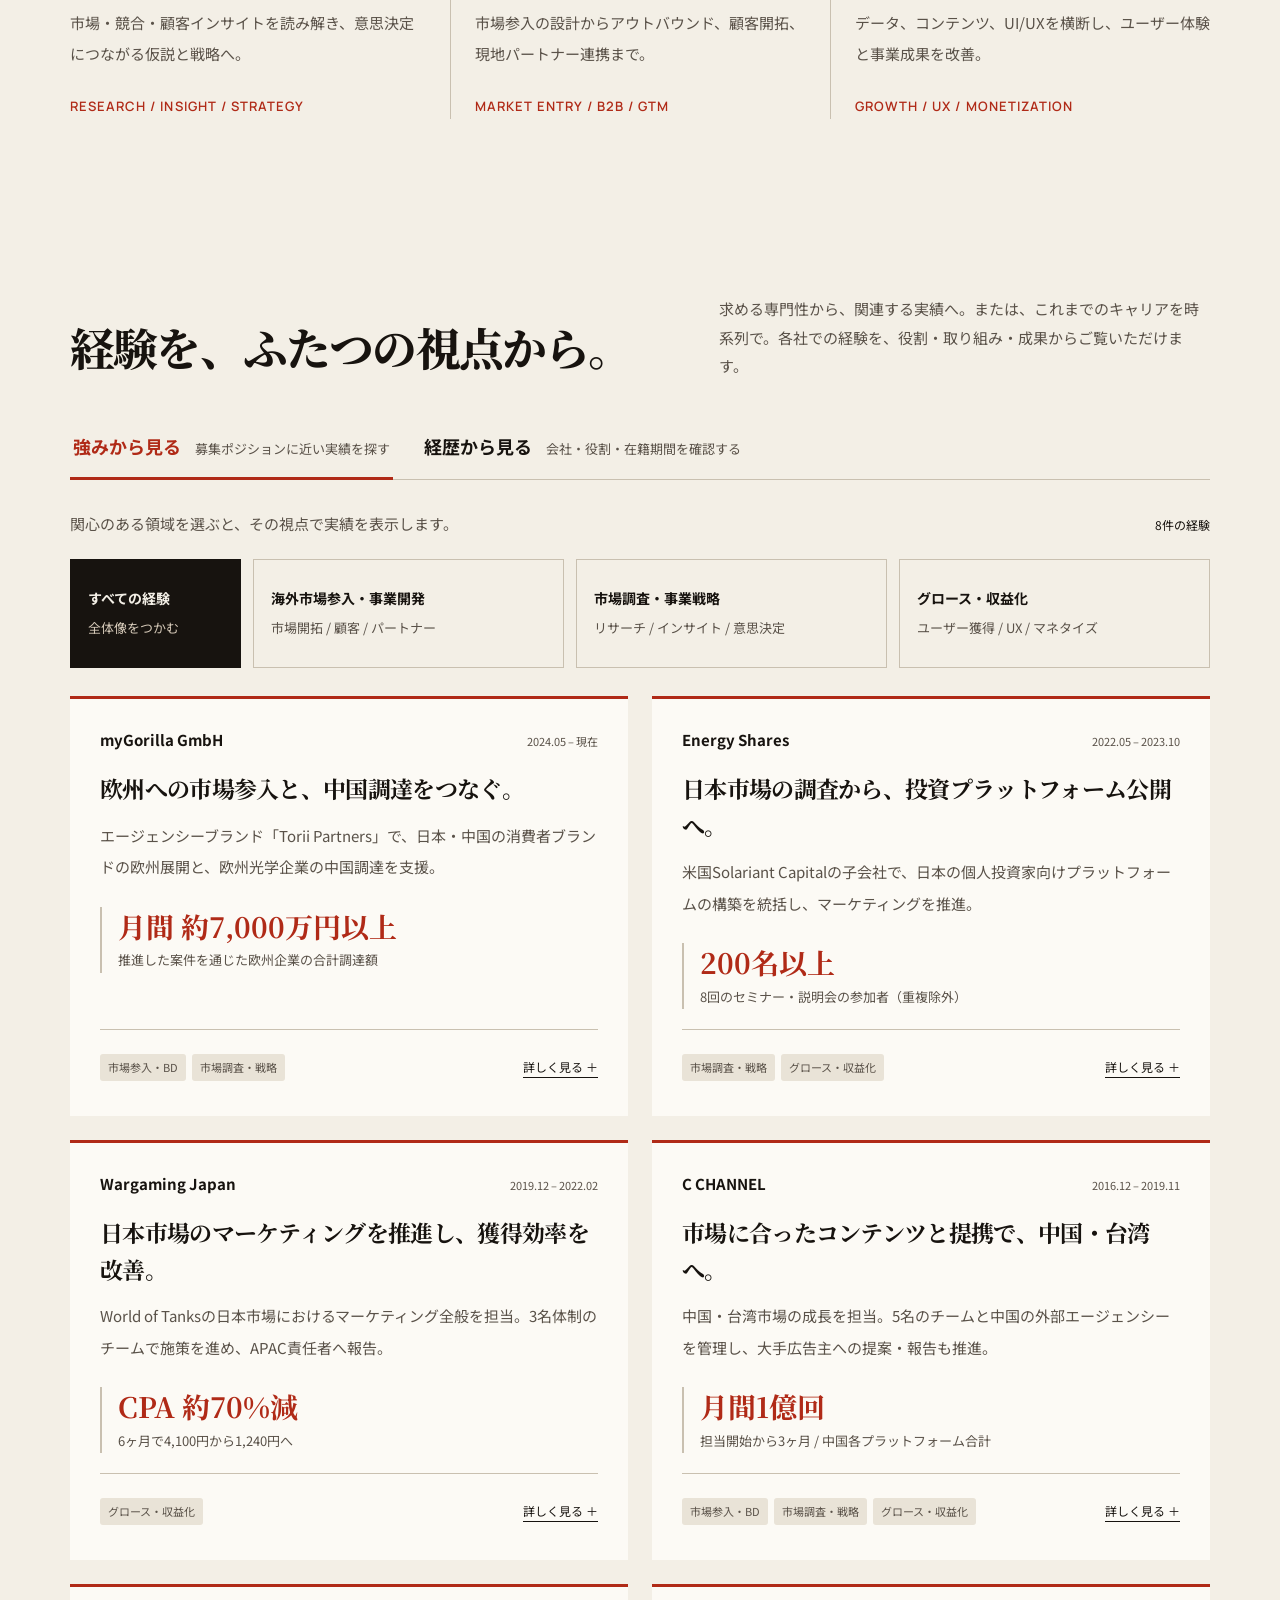
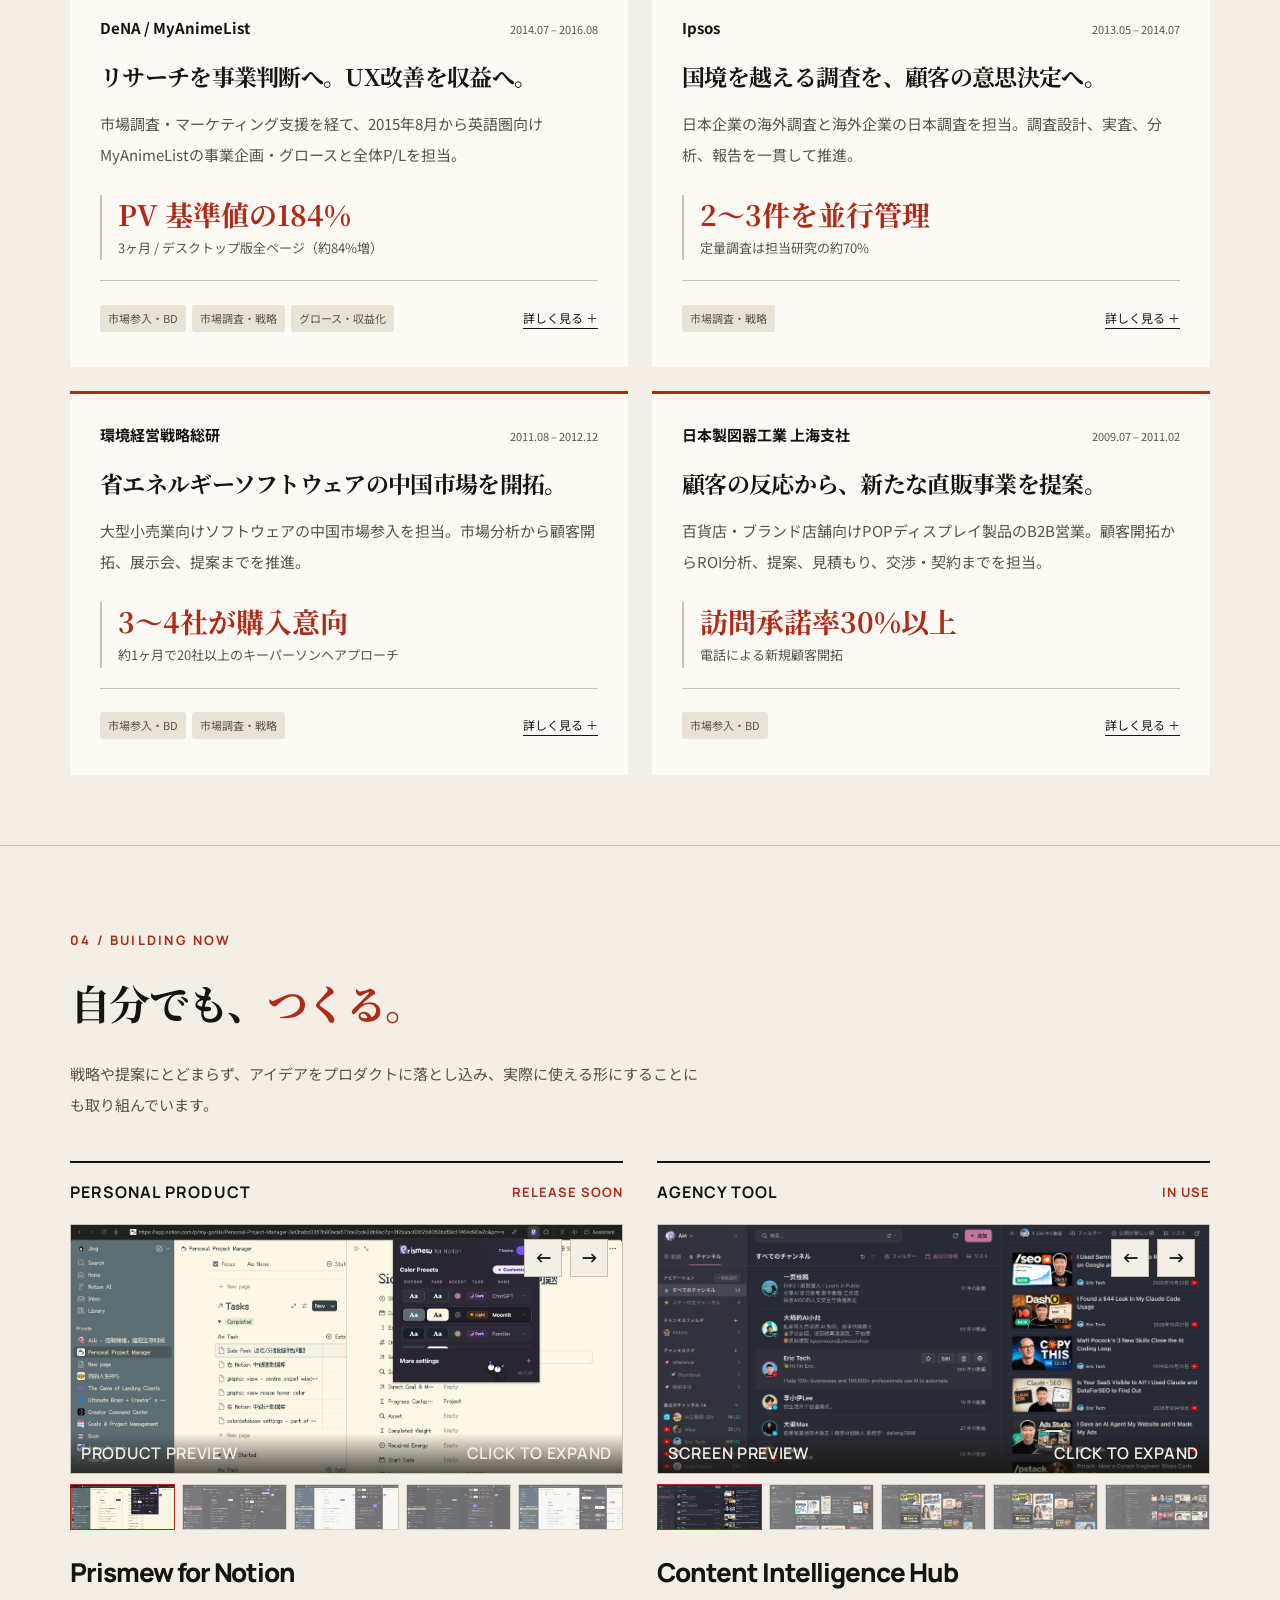
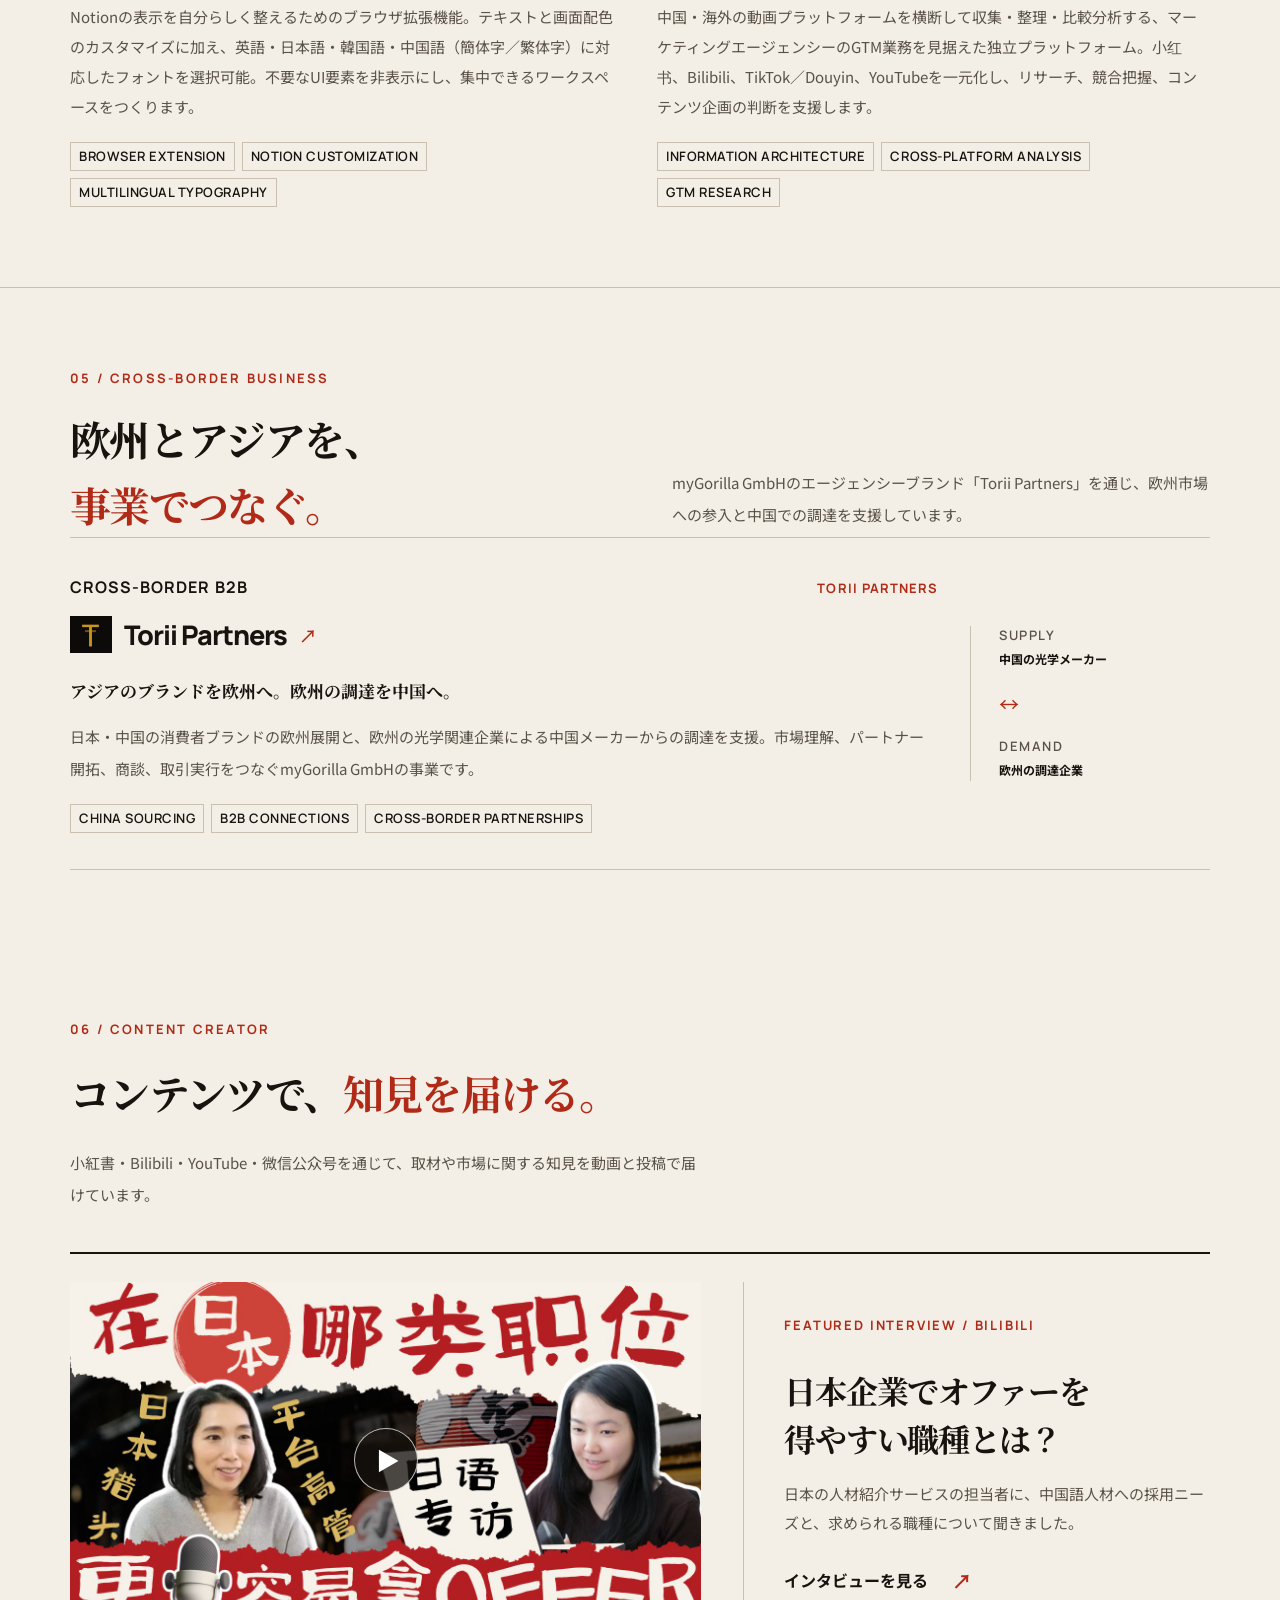
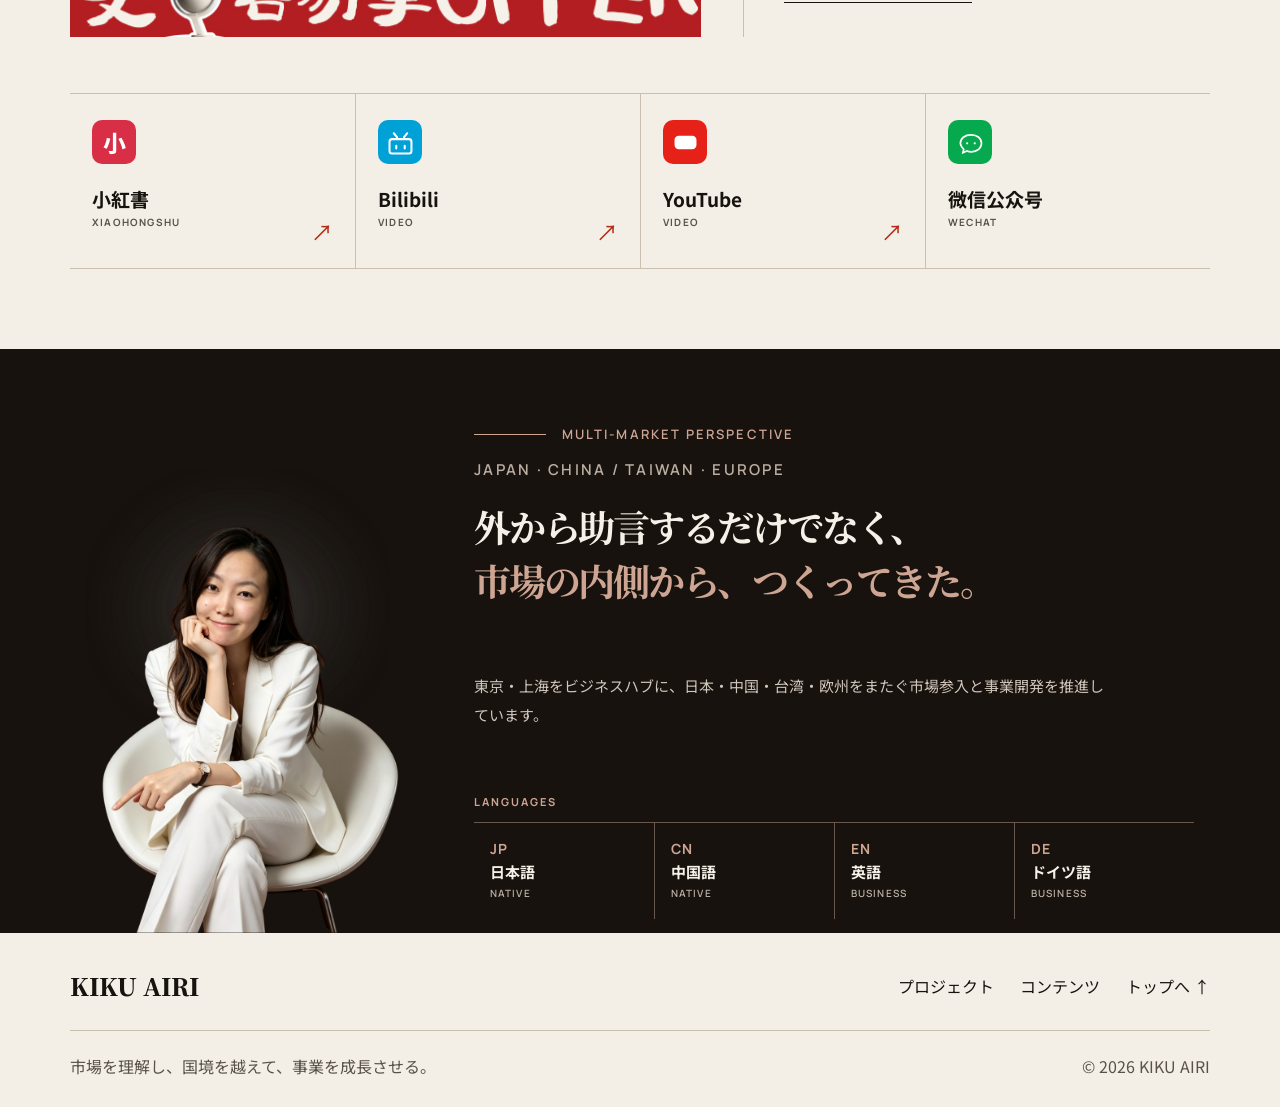
==== commit 3b5abda3: "Add bilingual career explorer with expertise and timeline views" ====
--- a/index.html
+++ b/index.html
@@ -1,5 +1,5 @@
 <!doctype html>
-<html lang="ja"><head><meta charset="utf-8"><meta name="viewport" content="width=device-width, initial-scale=1"><meta name="theme-color" content="#f3efe6"><meta name="description" content="菊 愛莉 — 市場調査、越境B2B事業開発、GTM、デジタルグロースを15年以上推進。日本・中国・台湾・欧州をつなぐ。"><title>菊 愛莉 | International Growth & GTM</title><link rel="icon" href="favicon.svg" type="image/svg+xml"><link rel="preconnect" href="https://fonts.googleapis.com"><link rel="preconnect" href="https://fonts.gstatic.com" crossorigin><link href="https://fonts.googleapis.com/css2?family=Noto+Serif+JP:wght@700;900&family=Noto+Sans+JP:wght@400;500;600;700&family=Manrope:wght@500;600;700;800&display=swap" rel="stylesheet"><link rel="stylesheet" href="styles.css"><script src="app.js" defer></script></head><body><a class="skip-link" href="#main-content">本文へスキップ</a>
+<html lang="ja"><head><meta charset="utf-8"><meta name="viewport" content="width=device-width, initial-scale=1"><meta name="theme-color" content="#f3efe6"><meta name="description" content="菊 愛莉 — 市場調査、越境B2B事業開発、GTM、デジタルグロースを15年以上推進。日本・中国・台湾・欧州をつなぐ。"><title>菊 愛莉 | International Growth & GTM</title><link rel="icon" href="favicon.svg" type="image/svg+xml"><link rel="preconnect" href="https://fonts.googleapis.com"><link rel="preconnect" href="https://fonts.gstatic.com" crossorigin><link href="https://fonts.googleapis.com/css2?family=Noto+Serif+JP:wght@700;900&family=Noto+Sans+JP:wght@400;500;600;700&family=Manrope:wght@500;600;700;800&display=swap" rel="stylesheet"><link rel="stylesheet" href="styles.css"><link rel="stylesheet" href="career-explorer.css"><script src="app.js" defer></script><script src="career-data.js" defer></script><script src="career-explorer.js" defer></script></head><body><a class="skip-link" href="#main-content">本文へスキップ</a>
 
   
   
@@ -131,208 +131,18 @@
 </article>
 </div>
 </section>
-  <section class="work-section" id="work">
-<div class="shell">
-<div class="section-heading work-heading">
-<div>
-<span class="section-index">02 / SELECTED WORK</span>
-<h2>実績は、<em>ストーリーで。</em>
-</h2>
-</div>
-<p>課題、打ち手、成果。キャリアの中から、強みを最もよく表す5つのケースを紹介します。</p>
-</div>
-<div class="case-list">
-<article class="case-card" id="case-1">
-<div class="case-side">
-<span class="case-num">01</span>
-<span class="case-company">C CHANNEL</span>
-</div>
-<div class="case-main">
-<span class="case-category">MARKET ENTRY / PARTNERSHIPS</span>
-<h3>中国市場を、海外展開の成功事例へ。</h3>
-<p>中国・台湾市場を担当し、NetEase・Weiboとの提携と現地向け動画企画を推進。中国の各プラットフォーム合計で3か月後に月間再生数1億回（目標達成率200%）、8か月後にWeibo・WeChat・小紅書のSNS総フォロワー数70万人以上を達成。</p>
-<div class="chip-row">
-<span class="chip">China</span>
-<span class="chip">B2B</span>
-<span class="chip">Strategic Partnerships</span>
-</div>
-</div>
-<div class="case-result">
-<strong>100M+</strong>
-<span>中国市場の月間総再生数</span>
-</div>
-</article>
-<article class="case-card" id="case-2">
-<div class="case-side">
-<span class="case-num">02</span>
-<span class="case-company">DeNA</span>
-</div>
-<div class="case-main">
-<span class="case-category">DATA / UX / MONETIZATION</span>
-<h3>コンテンツとUXを、事業成果へ。</h3>
-<p>MyAnimeListのデスクトップ版全ページを改善。3か月で直帰率を37ポイント低減し、PVを基準値の184%に拡大。新UI公開後の最初の2か月で広告売上を20%向上。</p>
-<div class="chip-row">
-<span class="chip">Analytics</span>
-<span class="chip">UX</span>
-<span class="chip">Revenue Growth</span>
-</div>
-</div>
-<div class="case-result">
-<strong>184%</strong>
-<span>PV（基準値比）</span>
-</div>
-</article>
-<article class="case-card" id="case-3">
-<div class="case-side">
-<span class="case-num">03</span>
-<span class="case-company">myGorilla</span>
-</div>
-<div class="case-main">
-<span class="case-category">EUROPEAN MARKET ENTRY / CHINA SOURCING</span>
-<h3>欧州への市場参入と中国調達を推進。</h3>
-<p>日本・中国の消費者ブランドの欧州市場参入を支援し、30社超を提案段階へ進め、年商100億円超の企業複数社と契約。欧州光学企業向けには中国サプライヤーを開拓し、10社以上の調達意向を確認、うち2社で複数回の購入を実現。欧州企業による月間合計約7,000万円以上の調達を支援。</p>
-<div class="chip-row">
-<span class="chip">Europe Market Entry</span>
-<span class="chip">China Sourcing</span>
-<span class="chip">B2B Partnerships</span>
-</div>
-</div>
-<div class="case-result">
-<strong>¥70M+</strong>
-<span>欧州企業の月間調達支援</span>
-</div>
-</article>
-<article class="case-card" id="case-4">
-<div class="case-side">
-<span class="case-num">04</span>
-<span class="case-company">WARGAMING</span>
-</div>
-<div class="case-main">
-<span class="case-category">JAPAN / PERFORMANCE MARKETING</span>
-<h3>日本市場のマーケティングを推進し、獲得効率を改善。</h3>
-<p>『World of Tanks』の日本市場におけるマーケティング全般を担当。広告・コンテンツ・クリエイティブの最適化を通じ、6か月で新規獲得CPAを4,100円から1,240円へ削減（約70%減）。Twitter運用とオフラインの試遊・大会イベントにより、広告以外の月間平均新規ユーザー数を600人から1,800人へ拡大。1年LTV予測ベースのROASは在任中に325%へ向上。</p>
-<div class="chip-row">
-<span class="chip">Japan</span>
-<span class="chip">Performance</span>
-<span class="chip">User Acquisition</span>
-</div>
-</div>
-<div class="case-result">
-<strong>−70%</strong>
-<span>新規獲得CPA削減（6か月）</span>
-</div>
-</article>
-<article class="case-card" id="case-5">
-<div class="case-side">
-<span class="case-num">05</span>
-<span class="case-company">ENERGY SHARES</span>
-</div>
-<div class="case-main">
-<span class="case-category">PLATFORM LAUNCH / INVESTOR MARKETING</span>
-<h3>投資プラットフォームを構想から公開へ。</h3>
-<p>未着手だった投資プラットフォームを市場調査から企画し、韓国のデザイン・開発チームと連携して公開・投資募集開始まで推進。8回の対面セミナーで重複を除く200名以上を集客し、LPを3版改善して直帰率を約30ポイント低減。</p>
-<div class="chip-row">
-<span class="chip">Product Launch</span>
-<span class="chip">Investor Marketing</span>
-<span class="chip">UX Optimization</span>
-</div>
-</div>
-<div class="case-result">
-<strong>200+</strong>
-<span>セミナー参加者（重複除外）</span>
-</div>
-</article>
-</div>
-</div>
-</section>
-  <section class="career-section shell" id="career">
-<div class="career-top">
-<div class="section-heading">
-<span class="section-index">03 / CAREER JOURNEY</span>
-<h2>市場を越えながら、<br>
-<em>できることを広げてきた。</em>
-</h2>
-</div>
-</div>
-<div class="timeline">
-<article class="timeline-item">
-<div class="timeline-rail">
-<span class="timeline-dot">01</span>
-<span class="timeline-line">
-</span>
-</div>
-<div class="timeline-content">
-<div class="timeline-meta">
-<span>2009 — 2012</span>
-<span class="timeline-tag">MARKET ENTRY</span>
-</div>
-<h3>現場から市場開拓を学ぶ</h3>
-<div class="timeline-company">日本製図器工業 上海支社 / 環境経営戦略総研</div>
-<p>上海での法人営業からキャリアを始め、エネルギー管理ソフトウェアの中国市場開拓へ。市場調査、顧客開拓、現地パートナーとの商談を実務で学びました。</p>
-</div>
-</article>
-<article class="timeline-item">
-<div class="timeline-rail">
-<span class="timeline-dot">02</span>
-<span class="timeline-line">
-</span>
-</div>
-<div class="timeline-content">
-<div class="timeline-meta">
-<span>2013 — 2016</span>
-<span class="timeline-tag">INSIGHT → GROWTH</span>
-</div>
-<h3>リサーチを事業判断につなげる</h3>
-<div class="timeline-company">Ipsos / DeNA</div>
-<p>定性・定量調査、競合分析、新規事業リサーチ、KPI設計、UX改善と収益化。データを具体的な成長施策へ変換。</p>
-</div>
-</article>
-<article class="timeline-item">
-<div class="timeline-rail">
-<span class="timeline-dot">03</span>
-<span class="timeline-line">
-</span>
-</div>
-<div class="timeline-content">
-<div class="timeline-meta">
-<span>2016 — 2019</span>
-<span class="timeline-tag">CROSS-BORDER GROWTH</span>
-</div>
-<h3>中国・台湾市場で成長モデルを構築</h3>
-<div class="timeline-company">C CHANNEL｜海外事業責任者・中国・台湾市場担当</div>
-<p>中国・台湾の消費者インサイトを起点に、現地向けコンテンツとパートナー連携を推進。NetEase・Weiboとの協業を通じて事業を拡大しました。</p>
-</div>
-</article>
-<article class="timeline-item">
-<div class="timeline-rail">
-<span class="timeline-dot">04</span>
-<span class="timeline-line">
-</span>
-</div>
-<div class="timeline-content">
-<div class="timeline-meta">
-<span>2019 — 2023</span>
-<span class="timeline-tag">PERFORMANCE × PRODUCT</span>
-</div>
-<h3>成長とプロダクト体験を最適化</h3>
-<div class="timeline-company">Wargaming Japan / Energy Shares</div>
-<p>WargamingではデジタルマーケティングとCPA改善を推進。Energy Sharesでは投資プラットフォームの公開、投資募集の開始、セミナー集客まで担当しました。</p>
-</div>
-</article>
-<article class="timeline-item">
-<div class="timeline-rail">
-<span class="timeline-dot">05</span>
-</div>
-<div class="timeline-content">
-<div class="timeline-meta">
-<span>2024 — NOW</span>
-<span class="timeline-tag">CROSS-BORDER BUSINESS</span>
-</div>
-<h3>欧州市場参入と中国調達をつなぐ</h3>
-<div class="timeline-company">myGorilla GmbH｜業務提携パートナー・アジア市場担当</div>
-<p>日本・中国の消費者ブランドの欧州市場参入と、欧州の光学関連企業による中国調達を支援。市場調査からパートナー開拓、商談、取引実行まで推進しています。</p>
-</div>
-</article>
+  <section class="career-explorer shell" id="work">
+<div id="career-explorer">
+<h2>経験を、ふたつの視点から。</h2>
+<p>主な職務経験を新しい順にご紹介します。</p>
+<article class="ce-fallback"><h3>myGorilla GmbH</h3><p>2024.05 – 現在 / ドイツ / リモート / 業務提携パートナー（アジア市場担当）</p><p>エージェンシーブランド「Torii Partners」で、日本・中国の消費者ブランドの欧州展開と、欧州光学企業の中国調達を支援。</p></article>
+<article class="ce-fallback"><h3>Energy Shares</h3><p>2022.05 – 2023.10 / 東京 / Japan Market Expansion Lead</p><p>米国Solariant Capitalの子会社で、日本の個人投資家向けプラットフォームの構築を統括し、マーケティングを推進。</p></article>
+<article class="ce-fallback"><h3>Wargaming Japan</h3><p>2019.12 – 2022.02 / 東京 / マーケティングマネージャー</p><p>World of Tanksの日本市場におけるマーケティング全般を担当。3名体制のチームで施策を進め、APAC責任者へ報告。</p></article>
+<article class="ce-fallback"><h3>C CHANNEL</h3><p>2016.12 – 2019.11 / 東京 / 海外事業責任者（中国・台湾市場担当）</p><p>中国・台湾市場の成長を担当。5名のチームと中国の外部エージェンシーを管理し、大手広告主への提案・報告も推進。</p></article>
+<article class="ce-fallback"><h3>DeNA / MyAnimeList</h3><p>2014.07 – 2016.08 / 東京 / マーケティング部 → MyAnimeList事業部（職務上の役割）</p><p>市場調査・マーケティング支援を経て、2015年8月から英語圏向けMyAnimeListの事業企画・グロースと全体P/Lを担当。</p></article>
+<article class="ce-fallback"><h3>Ipsos</h3><p>2013.05 – 2014.07 / 東京 / 海外リサーチマネージャー（担当業務名）</p><p>日本企業の海外調査と海外企業の日本調査を担当。調査設計、実査、分析、報告を一貫して推進。</p></article>
+<article class="ce-fallback"><h3>環境経営戦略総研</h3><p>2011.08 – 2012.12 / 東京 / 中国市場開拓（担当業務名）</p><p>大型小売業向けソフトウェアの中国市場参入を担当。市場分析から顧客開拓、展示会、提案までを推進。</p></article>
+<article class="ce-fallback"><h3>日本製図器工業 上海支社</h3><p>2009.07 – 2011.02 / 上海 / 営業</p><p>百貨店・ブランド店舗向けPOPディスプレイ製品のB2B営業。顧客開拓からROI分析、提案、見積もり、交渉・契約までを担当。</p></article>
 </div>
 </section>
   <section class="building-section" id="building">
--- a/career-explorer.css
+++ b/career-explorer.css
@@ -0,0 +1,43 @@
+/* Shared career explorer. Styles are scoped to avoid changing existing sections. */
+.career-explorer{padding-block:70px;scroll-margin-top:24px;--ce-white:#fcfaf5}
+.career-explorer [hidden]{display:none!important}
+.ce-heading{display:grid;grid-template-columns:1.2fr 1fr;align-items:end;gap:60px;margin-bottom:32px}
+.ce-heading h2{font:800 clamp(28px,3.5vw,46px)/1.5 var(--serif);letter-spacing:-.04em}
+.ce-heading p{font-size:14px;color:var(--muted);line-height:1.9}
+.ce-view-tabs{display:flex;border-bottom:1px solid var(--rule);gap:28px}
+.ce-view-tabs button{padding:16px 3px;background:none;position:relative;text-align:left;min-height:64px}
+.ce-view-tabs button span{font-weight:700;font-size:18px}
+.ce-view-tabs button small{display:inline-block;font-size:12px;margin-left:14px;color:var(--muted)}
+.ce-view-tabs button[aria-selected=true]{color:var(--red)}
+.ce-view-tabs button[aria-selected=true]:after{content:"";position:absolute;height:3px;background:var(--red);bottom:-1px;left:0;right:0}
+.ce-intro-line{display:flex;justify-content:space-between;gap:24px;margin:28px 0 20px;align-items:baseline}
+.ce-intro-line p{color:var(--muted);font-size:13px}.ce-count{font-size:12px;white-space:nowrap}
+.ce-filters{display:grid;grid-template-columns:.55fr 1fr 1fr 1fr;gap:12px;margin:0 0 28px}
+.ce-filter{padding:19px 17px;background:transparent;border:1px solid var(--rule);text-align:left;min-height:109px;transition:background .15s}
+.ce-filter strong{display:block;font-size:14px;line-height:1.7}.ce-filter small{display:block;font-size:11px;margin-top:6px;color:var(--muted)}
+.ce-filter[aria-pressed=true]{border-color:var(--ink);background:var(--ink);color:var(--paper)}.ce-filter[aria-pressed=true] small{color:#d5c9b8}.ce-filter:hover:not([aria-pressed=true]){background:var(--wash)}
+.ce-cards{display:grid;grid-template-columns:1fr 1fr;gap:24px}
+.ce-card{background:var(--ce-white);border-top:3px solid var(--red);padding:27px 30px;display:flex;flex-direction:column;min-width:0}
+.ce-card-top{display:flex;align-items:baseline;justify-content:space-between;gap:12px;flex-wrap:wrap}
+.ce-company{font-size:15px;font-weight:700}.ce-date{font-size:11px;color:var(--muted);white-space:nowrap}
+.ce-card h3{font:700 23px/1.6 var(--serif);letter-spacing:-.03em;margin:16px 0 12px}.ce-card p{font-size:13px;color:var(--muted)}
+.ce-evidence{margin:24px 0 20px;border-left:2px solid var(--rule);padding-left:16px;font-size:14px}.ce-evidence strong{display:block;font:700 28px/1.4 var(--serif);color:var(--red);overflow-wrap:anywhere}.ce-evidence small{color:var(--muted);font-size:12px}
+.ce-card-foot{margin-top:auto;padding-top:15px;display:flex;justify-content:space-between;gap:16px;align-items:center;border-top:1px solid var(--rule);flex-wrap:wrap}
+.ce-tags{display:flex;gap:6px;flex-wrap:wrap}.ce-tag{font-size:11px;color:var(--muted);background:var(--wash);padding:3px 8px;border-radius:3px}.ce-tag.ce-active{color:var(--red);background:#f7e6df}
+.ce-detail-btn{background:transparent;text-decoration:underline;text-underline-offset:5px;font-size:12px;padding:10px 0;min-height:44px;white-space:nowrap}.ce-detail-btn:hover{color:var(--red)}
+.ce-timeline-head{display:flex;justify-content:space-between;align-items:baseline;gap:16px;margin:28px 0 10px}.ce-timeline-head h3{font:700 25px var(--serif)}.ce-timeline-head p{font-size:12px;color:var(--muted)}
+.ce-timeline-row{display:grid;grid-template-columns:170px minmax(0,1fr) 150px;gap:28px;border-bottom:1px solid var(--rule);padding:27px 0;position:relative}
+.ce-period{font-size:13px;padding-top:4px;color:var(--muted)}.ce-timeline-row h3{font:700 23px/1.5 var(--serif)}.ce-role{font-size:12px;color:var(--muted);margin:5px 0 10px}.ce-timeline-row p{font-size:13px;max-width:650px}.ce-timeline-row .ce-tags{margin-top:12px}.ce-timeline-row .ce-detail-btn{align-self:start;justify-self:end}.ce-timeline-row:focus-visible{outline:2px solid var(--red);outline-offset:6px}
+.ce-footnote{color:var(--muted);font-size:12px;border-top:1px solid var(--rule);margin-top:36px;padding-top:18px}
+.ce-dialog{padding:0;border:1px solid var(--rule);background:var(--paper);color:var(--ink);width:min(900px,calc(100% - 32px));max-height:88dvh;overflow:auto;overscroll-behavior:contain}
+.ce-dialog::backdrop{background:rgb(23 19 15 / .57);backdrop-filter:blur(3px)}
+.ce-dialog-top{position:sticky;top:0;z-index:2;background:var(--paper);display:flex;justify-content:space-between;align-items:center;gap:16px;padding:15px 30px;border-bottom:1px solid var(--rule);font-size:12px}.ce-close{background:var(--ink);color:var(--paper);padding:8px 16px;min-height:44px;flex-shrink:0}
+.ce-dialog-actions{display:flex;align-items:center;gap:14px}.ce-dialog-language{display:flex;align-items:center;gap:3px}.ce-dialog-language button{min-width:42px;min-height:44px;background:transparent;color:var(--muted);font-size:11px}.ce-dialog-language button[aria-current=page]{color:var(--red);font-weight:800;text-decoration:underline;text-underline-offset:5px}
+.ce-dialog-body{padding:30px 42px 38px}.ce-dialog-body h2{font:700 clamp(25px,3vw,34px)/1.5 var(--serif)}.ce-dialog-meta{font-size:12px;color:var(--muted);margin:10px 0 18px}.ce-dialog-summary{font-size:14px;max-width:720px}
+.ce-lens-nav{display:flex;gap:8px;flex-wrap:wrap;margin:28px 0 24px}.ce-lens-nav button{padding:9px 12px;background:transparent;border:1px solid var(--rule);font-size:12px;min-height:44px}.ce-lens-nav button[aria-pressed=true]{background:var(--red);border-color:var(--red);color:white}
+.ce-lens-panel h3{font:700 23px/1.6 var(--serif);margin-bottom:12px}.ce-lens-panel ul{padding-left:20px;font-size:14px}.ce-lens-panel li{margin:10px 0}.ce-lens-panel .ce-evidence{background:var(--wash);padding:18px 24px;border-left:3px solid var(--red)}.ce-lens-section+.ce-lens-section{margin-top:28px;padding-top:25px;border-top:1px solid var(--rule)}
+.ce-dialog-footer{font-size:12px;color:var(--muted);margin-top:26px}.ce-dialog-footer button{background:none;padding:8px 0;min-height:44px;color:var(--red);text-decoration:underline;text-underline-offset:4px}.ce-fallback{padding-block:25px;border-bottom:1px solid var(--rule)}
+@media(max-width:1000px){.ce-view-tabs button small{display:block;margin:2px 0 0}.ce-filters{grid-template-columns:1fr 1fr}.ce-timeline-row{grid-template-columns:145px minmax(0,1fr);gap:16px}.ce-timeline-row .ce-detail-btn{grid-column:2;justify-self:start}.ce-card{padding:23px}.ce-card-top{display:block}.ce-date{display:block;margin-top:3px}}
+@media(max-width:600px){.career-explorer{padding-block:45px}.ce-heading{display:block;margin-bottom:24px}.ce-heading h2{font-size:30px}.ce-heading p{margin-top:18px}.ce-view-tabs{gap:0}.ce-view-tabs button{width:50%;padding:12px 8px 12px 0}.ce-view-tabs button span{font-size:16px}.ce-view-tabs button small{font-size:11px}.ce-filters{gap:8px}.ce-filter{min-height:96px;padding:13px 11px}.ce-filter strong{font-size:12px}.ce-filter small{font-size:11px}.ce-cards{grid-template-columns:1fr;gap:18px}.ce-card h3{font-size:22px}.ce-intro-line{gap:12px;align-items:start}.ce-timeline-head{display:block}.ce-timeline-head p{margin-top:8px}.ce-timeline-row{display:block;padding:23px 0}.ce-period{margin-bottom:8px;font-size:12px}.ce-timeline-row h3{font-size:21px}.ce-timeline-row .ce-detail-btn{margin-top:10px}.ce-dialog-body{padding:24px 20px}.ce-dialog-top{padding:12px 18px}.ce-dialog-body h2{font-size:24px}.ce-lens-nav{gap:6px}.ce-lens-nav button{padding:8px;font-size:11px}.ce-lens-panel h3{font-size:21px}.ce-lens-panel ul{font-size:13px}.ce-footnote{line-height:1.8}.ce-evidence strong{font-size:26px}}
+@media(prefers-reduced-motion:reduce){.career-explorer *{scroll-behavior:auto!important;transition:none!important}}
+@media print{.ce-view-tabs,.ce-filters,.ce-detail-btn,.ce-dialog,.ce-intro-line{display:none!important}.ce-cards{display:block}.ce-card{break-inside:avoid;margin-bottom:20px;background:white}.ce-timeline-row{break-inside:avoid}.career-explorer{padding:20px 0}}
